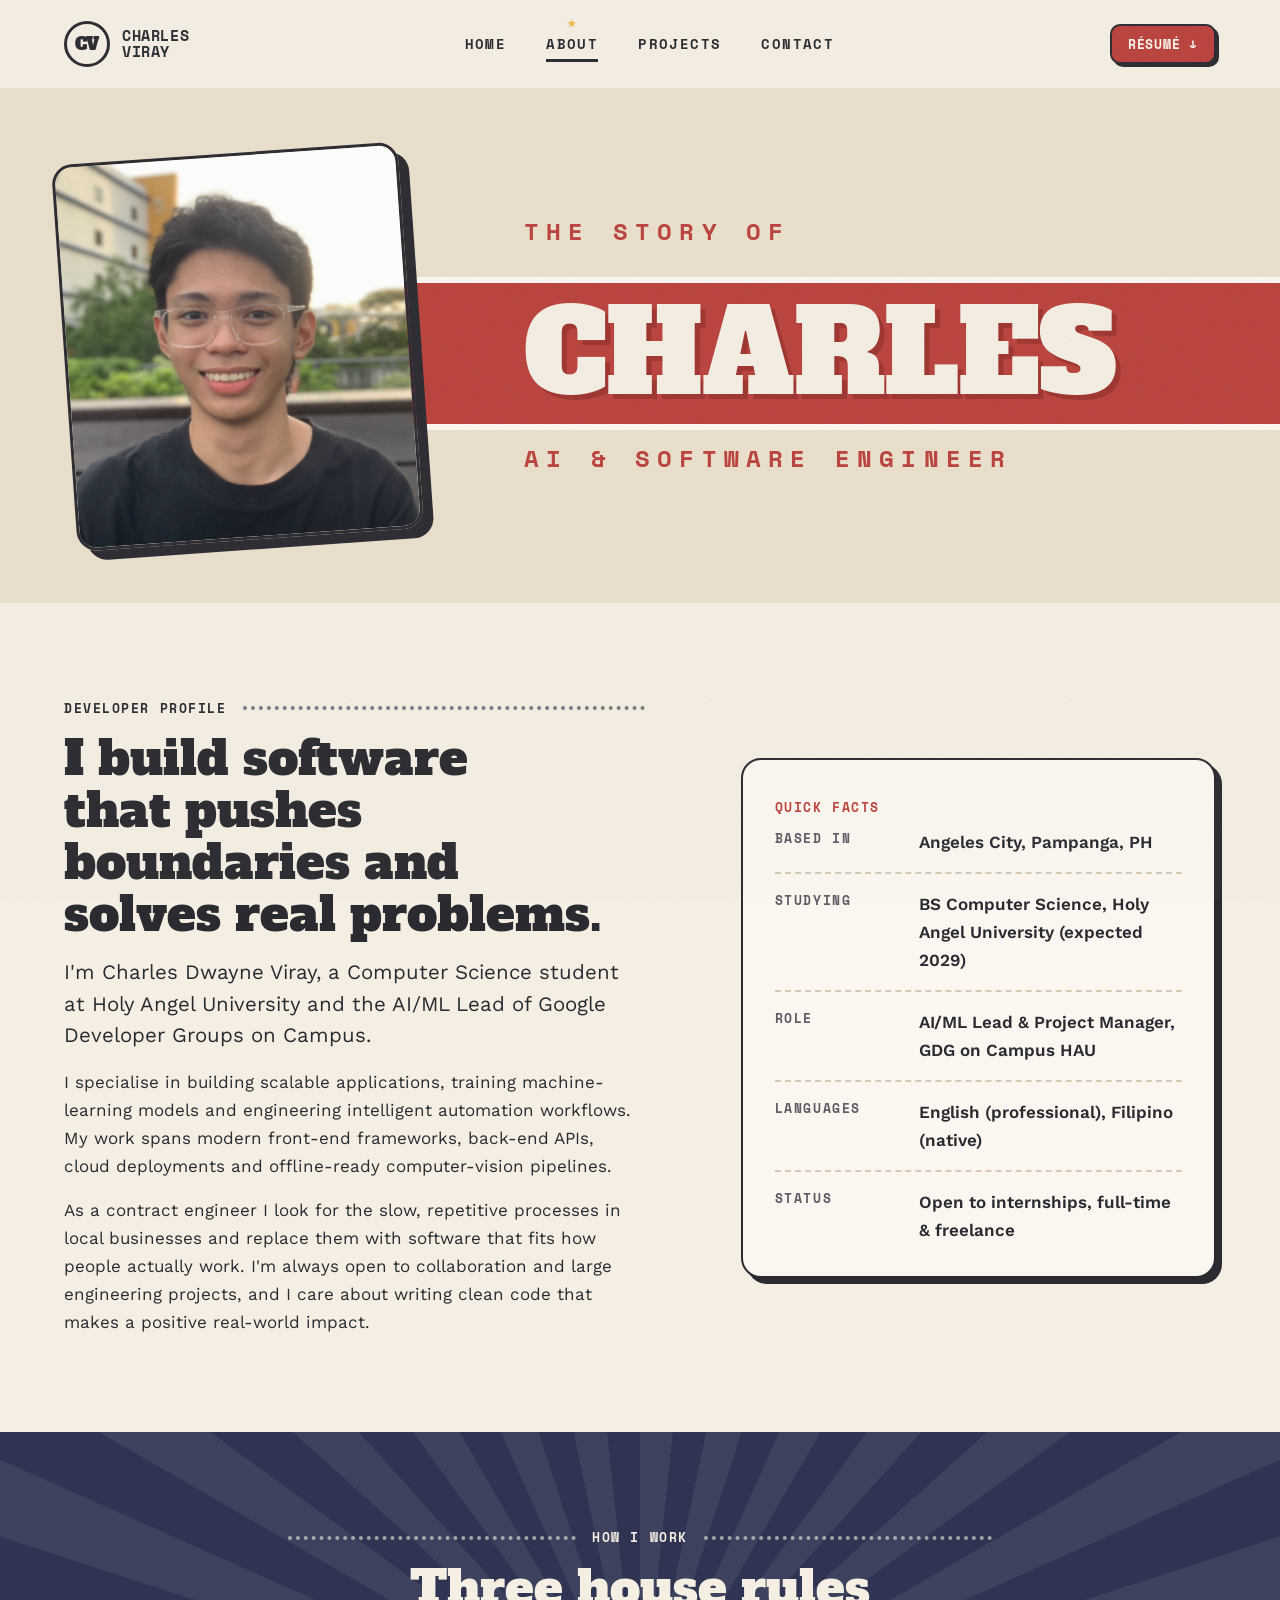
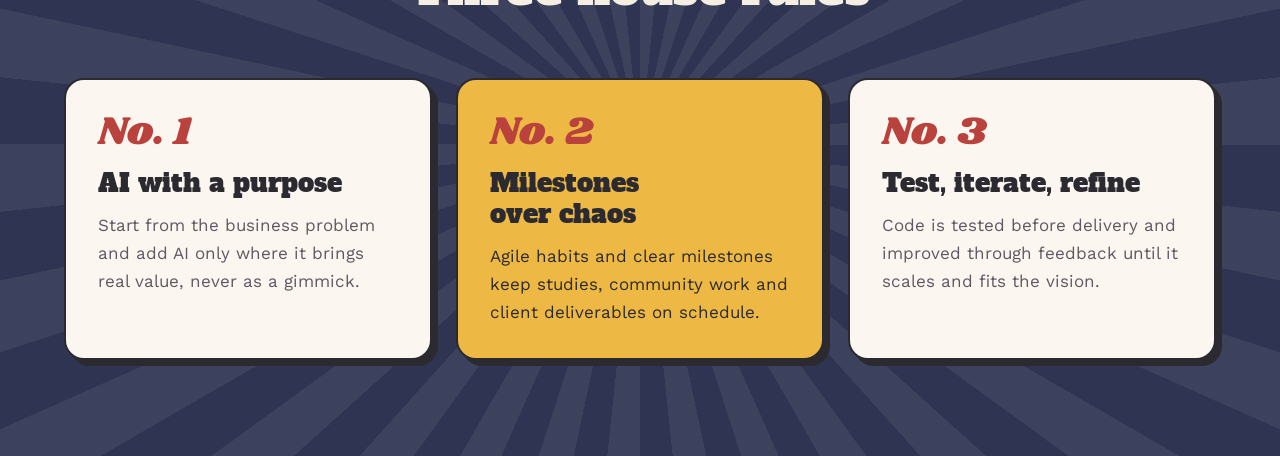
==== about.html @ a1e42310 "feat/about: scaffold about story, core engineering rules, and profile art" ====
<!-- 
  Charles Dwayne Viray · About Story & Profile
  Holy Angel University | GDG on Campus AI/ML Lead
-->

<!DOCTYPE html>
<html lang="en">

<head>
  <meta charset="UTF-8">
  <meta name="viewport" content="width=device-width, initial-scale=1.0">
  <title>About — Charles Viray</title>
  <meta name="description"
    content="The story, principles, experience, awards, certifications and skills of Charles Viray, AI & software engineer.">
  <link rel="preconnect" href="https://fonts.googleapis.com">
  <link rel="preconnect" href="https://fonts.gstatic.com" crossorigin>
  <link rel="stylesheet"
    href="https://fonts.googleapis.com/css2?family=Alfa+Slab+One&family=Shrikhand&family=Space+Mono:wght@400;700&family=Work+Sans:wght@400;500;600;700&display=swap">
  <link rel="stylesheet" href="css/style.css">
  <script src="js/main.js" defer></script>
</head>

<body>
  <a class="skip-link" href="#main">Skip to content</a>

  <header class="site-header site-header--light" id="top">
    <div class="container site-header__inner">
      <a class="brand" href="index.html" aria-label="Charles Viray, home">
        <span class="brand__mark" aria-hidden="true">CV</span>
        <span class="brand__word" aria-hidden="true">Charles<br>Viray</span>
      </a>
      <nav class="site-nav" id="site-nav" aria-label="Main">
        <ul class="site-nav__list">
          <li><a class="nav-link" href="index.html">Home</a></li>
          <li><a class="nav-link" href="about.html" aria-current="page">About</a></li>
          <li><a class="nav-link" href="projects.html">Projects</a></li>
          <li><a class="nav-link" href="contact.html">Contact</a></li>
        </ul>
        <div class="site-nav__extra">
          <span class="badge badge--live">Open to work</span>
          <a class="text-link" href="mailto:viraycharlesdwayne@gmail.com">viraycharlesdwayne@gmail.com</a>
          <a class="btn btn--accent" href="assets/charles-viray-resume.pdf" download>Download résumé ↓</a>
        </div>
      </nav>
      <div class="site-header__actions">
        <a class="btn btn--primary btn--sm site-header__cta" href="assets/charles-viray-resume.pdf" download>Résumé
          ↓</a>
        <button class="nav-toggle" type="button" aria-controls="site-nav" aria-expanded="false">
          <span class="nav-toggle__bars" aria-hidden="true"></span>
          <span class="sr-only">Menu</span>
        </button>
      </div>
    </div>
  </header>

  <main id="main">

    <!-- Hero banner: portrait cutout with layered typographic bands -->
    <section class="stripe-hero texture-halftone" aria-labelledby="about-title">
      <div class="container stripe-hero__inner">
        <div class="stripe-hero__art">
          <img src="images/charles-viray.png" alt="Portrait of Charles Viray" width="347" height="388">
        </div>
        <div class="stripe-hero__bands">
          <p class="stripe-hero__band"><span class="label">The story of</span></p>
          <div class="stripe-hero__band stripe-hero__band--main">
            <h1 class="display" id="about-title">Charles</h1>
          </div>
          <p class="stripe-hero__band"><span class="label">AI &amp; software engineer</span></p>
        </div>
      </div>
    </section>

    <!-- Bio & quick background data for recruiters and evaluators -->
    <section class="section" aria-labelledby="profile-title">
      <div class="container intro__grid">
        <div class="prose">
          <p class="label label-rule label-rule--left">Developer profile</p>
          <h2 id="profile-title">I build software that pushes boundaries and solves real problems.</h2>
          <p class="lead">I'm Charles Dwayne Viray, a Computer Science student at Holy Angel University and the AI/ML
            Lead of Google Developer Groups on Campus.</p>
          <p>I specialise in building scalable applications, training machine-learning models and engineering
            intelligent automation workflows. My work spans modern front-end frameworks, back-end APIs, cloud
            deployments and offline-ready computer-vision pipelines.</p>
          <p>As a contract engineer I look for the slow, repetitive processes in local businesses and replace them with
            software that fits how people actually work. I'm always open to collaboration and large engineering
            projects, and I care about writing clean code that makes a positive real-world impact.</p>
        </div>

        <aside class="card" aria-labelledby="facts-title">
          <p class="label card__eyebrow" id="facts-title">Quick facts</p>
          <dl class="meta-list">
            <div>
              <dt>Based in</dt>
              <dd>Angeles City, Pampanga, PH</dd>
            </div>
            <div>
              <dt>Studying</dt>
              <dd>BS Computer Science, Holy Angel University (expected 2029)</dd>
            </div>
            <div>
              <dt>Role</dt>
              <dd>AI/ML Lead &amp; Project Manager, GDG on Campus HAU</dd>
            </div>
            <div>
              <dt>Languages</dt>
              <dd>English (professional), Filipino (native)</dd>
            </div>
            <div>
              <dt>Status</dt>
              <dd>Open to internships, full-time &amp; freelance</dd>
            </div>
          </dl>
        </aside>
      </div>
    </section>

    <!-- Core engineering rules: problem-first AI, agile cadence, testing -->
    <section class="section bg-navy sunburst" aria-labelledby="philosophy-title">
      <div class="container">
        <div class="section-heading section-heading--center">
          <p class="label label-rule">How I work</p>
          <h2 id="philosophy-title">Three house rules</h2>
        </div>
        <div class="cols-3 principles">
          <article class="card principle">
            <span class="principle__no">No. 1</span>
            <h3>AI with a purpose</h3>
            <p class="text-muted">Start from the business problem and add AI only where it brings real value, never as a
              gimmick.</p>
          </article>
          <article class="card card--mustard principle">
            <span class="principle__no">No. 2</span>
            <h3>Milestones over chaos</h3>
            <p>Agile habits and clear milestones keep studies, community work and client deliverables on schedule.</p>
          </article>
          <article class="card principle">
            <span class="principle__no">No. 3</span>
            <h3>Test, iterate, refine</h3>
            <p class="text-muted">Code is tested before delivery and improved through feedback until it scales and fits
              the vision.</p>
          </article>
        </div>
      </div>
    </section>

    <!-- Education and role progression timeline -->
  </main>
</body>
</html>
---- css/style.css ----
/* ==========================================================================
   CHARLES DEV WORKS — style.css
   Retro-modern design system for the developer portfolio.
   Every value here maps to a Figma style / variable of the same name.

   CONTENTS
   01. Design tokens
   02. Reset & base
   03. Layout (container, grid, sections, backgrounds)
   04. Typography
   05. Retro textures & decorations
   06. Components
       6a buttons · 6b links · 6c badges · 6d tags & chips
       6e cards · 6f project card · 6g forms · 6h social buttons · 6i modal
   07. Site header & navigation
   08. Site footer
   09. Page — Home
   10. Page — About
   11. Page — Projects
   12. Page — Case study
   13. Page — Contact
   14. Responsive — tablet  (≤ 1024px)
   15. Responsive — mobile  (≤ 600px)
   16. Reduced motion
   ========================================================================== */


/* ==========================================================================
   01. DESIGN TOKENS
   ========================================================================== */
:root {
  /* --- Raw palette --- */
  --red-600: #9E342F;
  --red-500: #BA423C;
  --red-300: #E47D72;
  --teal-600: #2E6E6B;
  --teal-300: #8CC0B8;
  --mustard-400: #EDB843;
  --mustard-200: #F6DC9A;
  --navy-700: #2E3452;
  --cream-50: #FBF7F0;
  --cream-100: #F4EEE3;
  --cream-200: #EADFCC;
  --ink-900: #2B2A30;
  --ink-600: #5E5862;
  --ink-300: #B9AE9E;

  /* --- Color roles --- */
  --color-primary: var(--red-500);
  --color-primary-hover: var(--red-600);
  --color-secondary: var(--teal-600);
  --color-accent: var(--mustard-400);
  --color-bg: var(--cream-100);
  --color-bg-alt: var(--cream-200);
  --color-surface: var(--cream-50);
  --color-text: var(--ink-900);
  --color-text-muted: var(--ink-600);
  --color-text-inverse: var(--cream-100);
  --color-border: var(--ink-900);
  --color-border-soft: #D6C9B4;
  --color-success: #19674C;
  --color-success-bg: #D5EEE2;
  --color-warning: #8A5D00;
  --color-warning-bg: #FBE7B0;
  --color-error: #B3261E;
  --color-error-bg: #F7D6D2;
  --focus-ring: var(--ink-900);

  /* --- Typography --- */
  --font-display: "Alfa Slab One", Rockwell, Georgia, serif;
  --font-script: "Shrikhand", "Brush Script MT", cursive;
  --font-mono: "Space Mono", "Courier New", monospace;
  --font-body: "Work Sans", "Segoe UI", system-ui, sans-serif;

  --fs-display: clamp(4rem, 12vw, 9rem);
  --fs-h1: clamp(2.5rem, 6vw, 4.5rem);
  --fs-h2: clamp(2rem, 4vw, 3rem);
  --fs-h3: clamp(1.375rem, 2vw, 1.75rem);
  --fs-lead: clamp(1.125rem, 1.6vw, 1.3125rem);
  --fs-body: 1.0625rem;
  --fs-small: 0.875rem;
  --fs-label: 0.8125rem;
  --fs-button: 0.9375rem;
  --fs-nav: 0.875rem;
  --fs-script: clamp(1.5rem, 3vw, 2.25rem);

  --lh-tight: 0.95;
  --lh-snug: 1.2;
  --lh-body: 1.65;
  --tracking-wide: 0.12em;

  /* --- Spacing (4px base scale) --- */
  --space-1: 0.25rem;  /*   4 */
  --space-2: 0.5rem;   /*   8 */
  --space-3: 0.75rem;  /*  12 */
  --space-4: 1rem;     /*  16 */
  --space-5: 1.5rem;   /*  24 */
  --space-6: 2rem;     /*  32 */
  --space-7: 3rem;     /*  48 */
  --space-8: 4rem;     /*  64 */
  --space-9: 6rem;     /*  96 */
  --space-10: 8rem;    /* 128 */

  /* --- Layout --- */
  --page-margin: var(--space-8);
  --section-space: var(--space-9);
  --container: 75rem;          /* 1200px content width */
  --container-narrow: 48rem;   /* 768px reading width */
  --grid-gap: var(--space-5);
  --card-padding: var(--space-6);
  --header-height: 88px;

  /* --- Shape --- */
  --radius-sm: 4px;
  --radius-md: 10px;
  --radius-lg: 20px;
  --radius-pill: 999px;
  --border-thin: 2px solid var(--color-border);
  --border-thick: 3px solid var(--color-border);
  --shadow-sm: 3px 3px 0 var(--ink-900);
  --shadow-md: 6px 6px 0 var(--ink-900);
  --shadow-lg: 10px 10px 0 var(--ink-900);

  --transition: 160ms ease;
}


/* ==========================================================================
   02. RESET & BASE
   ========================================================================== */
*, *::before, *::after { box-sizing: border-box; }

html {
  scroll-behavior: smooth;
  -webkit-text-size-adjust: 100%;
}

body {
  margin: 0;
  min-height: 100vh;
  background: var(--color-bg);
  color: var(--color-text);
  font-family: var(--font-body);
  font-size: var(--fs-body);
  line-height: var(--lh-body);
  -webkit-font-smoothing: antialiased;
}

/* Paper grain over the whole page */
body::after {
  content: "";
  position: fixed;
  inset: 0;
  z-index: 999;
  pointer-events: none;
  opacity: 0.06;
  background-image: url("data:image/svg+xml,%3Csvg xmlns='http://www.w3.org/2000/svg' width='180' height='180'%3E%3Cfilter id='n'%3E%3CfeTurbulence type='fractalNoise' baseFrequency='.85' numOctaves='3' stitchTiles='stitch'/%3E%3C/filter%3E%3Crect width='100%25' height='100%25' filter='url(%23n)'/%3E%3C/svg%3E");
}

body.no-scroll { overflow: hidden; }
[hidden] { display: none !important; }

img, svg { display: block; max-width: 100%; }
img { height: auto; }
a { color: inherit; }
button, input, select, textarea { font: inherit; color: inherit; }
ul[class], ol[class] { list-style: none; margin: 0; padding: 0; }

:focus-visible {
  outline: 3px solid var(--focus-ring);
  outline-offset: 3px;
}

.sr-only {
  position: absolute;
  width: 1px; height: 1px;
  padding: 0; margin: -1px;
  overflow: hidden;
  clip: rect(0 0 0 0);
  white-space: nowrap;
  border: 0;
}

.skip-link {
  position: absolute;
  top: var(--space-3);
  left: var(--space-3);
  z-index: 1000;
  padding: var(--space-3) var(--space-4);
  background: var(--mustard-400);
  color: var(--ink-900);
  font-family: var(--font-mono);
  font-weight: 700;
  border: var(--border-thin);
  transform: translateY(-200%);
}
.skip-link:focus { transform: none; }

/* Only real content should be selectable. Controls, labels and decoration
   highlight as noise when someone drags across the page to copy something. */
.btn,
.chip,
.tag,
.badge,
.stamp,
.ribbon,
.brand,
.nav-link,
.nav-toggle,
.social-btn,
.marquee,
.stripes,
.card-number,
.step-no,
.principle__no,
.testimonial__mark,
.testimonial__avatar,
.hero-home__computer,
.cta__swoosh {
  -webkit-user-select: none;
  user-select: none;
}

/* Decorative art shouldn't drag out of the page either. */
.hero-home__computer,
.cta__swoosh,
.stripes {
  -webkit-user-drag: none;
  pointer-events: none;
}


/* ==========================================================================
   03. LAYOUT
   ========================================================================== */
.container {
  width: 100%;
  max-width: calc(var(--container) + var(--page-margin) * 2);
  margin-inline: auto;
  padding-inline: var(--page-margin);
}
.container--narrow { max-width: calc(var(--container-narrow) + var(--page-margin) * 2); }

.section {
  position: relative;
  padding-block: var(--section-space);
}
.section--tight { padding-block: calc(var(--section-space) * 0.6); }

.grid-12 {
  display: grid;
  grid-template-columns: repeat(12, minmax(0, 1fr));
  gap: var(--grid-gap);
}
.cols-2, .cols-3, .cols-4 { display: grid; gap: var(--grid-gap); }
.cols-2 { grid-template-columns: repeat(2, minmax(0, 1fr)); }
.cols-3 { grid-template-columns: repeat(3, minmax(0, 1fr)); }
.cols-4 { grid-template-columns: repeat(4, minmax(0, 1fr)); }

.stack > * + * { margin-top: var(--stack-space, var(--space-4)); }

.btn-group {
  display: flex;
  flex-wrap: wrap;
  gap: var(--space-4);
  align-items: center;
}
.btn-group--center { justify-content: center; margin-top: var(--space-6); }
.btn-group--spaced { margin-top: var(--space-6); }

/* Background themes — each sets its own text + focus colors */
.bg-red   { background-color: var(--color-primary); color: var(--color-text-inverse); --focus-ring: var(--mustard-400); }
.bg-teal  { background-color: var(--color-secondary); color: var(--color-text-inverse); --focus-ring: var(--mustard-400); }
.bg-navy  { background-color: var(--navy-700); color: var(--color-text-inverse); --focus-ring: var(--mustard-400); }
.bg-ink   { background-color: var(--ink-900); color: var(--color-text-inverse); --focus-ring: var(--mustard-400); }
.bg-mustard { background-color: var(--mustard-400); color: var(--ink-900); }
.bg-alt   { background-color: var(--color-bg-alt); }
.bg-paper { background-color: var(--color-surface); }

.bg-red .text-muted, .bg-teal .text-muted,
.bg-navy .text-muted, .bg-ink .text-muted { color: var(--cream-200); }


/* ==========================================================================
   04. TYPOGRAPHY
   ========================================================================== */
h1, h2, h3, h4 {
  margin: 0;
  font-family: var(--font-display);
  font-weight: 400;
  line-height: var(--lh-snug);
  text-wrap: balance;
}

.display {
  font-family: var(--font-display);
  font-size: var(--fs-display);
  line-height: var(--lh-tight);
  text-transform: uppercase;
  letter-spacing: -0.01em;
}
h1, .h1 { font-size: var(--fs-h1); line-height: 1.02; }
h2, .h2 { font-size: var(--fs-h2); line-height: 1.08; }
h3, .h3 { font-size: var(--fs-h3); }
h4, .h4 { font-family: var(--font-body); font-size: 1.125rem; font-weight: 700; }

p { margin: 0 0 var(--space-4); }
p:last-child { margin-bottom: 0; }

.lead { font-size: var(--fs-lead); line-height: 1.55; }
.small { font-size: var(--fs-small); line-height: 1.5; }
.text-muted { color: var(--color-text-muted); }
.text-center { text-align: center; }
.uppercase { text-transform: uppercase; }

.label {
  display: inline-block;
  font-family: var(--font-mono);
  font-size: var(--fs-label);
  font-weight: 700;
  line-height: 1.4;
  letter-spacing: var(--tracking-wide);
  text-transform: uppercase;
}

.script {
  font-family: var(--font-script);
  font-size: var(--fs-script);
  line-height: 1.15;
  color: var(--color-primary);
}
.bg-navy .script, .bg-ink .script { color: var(--mustard-400); }
.bg-red .script, .bg-teal .script { color: var(--mustard-200); } /* large text, 4:1+ */

/* Vintage "— WELCOME TO THE WORKSHOP —" label with dotted rules */
.label-rule {
  display: flex;
  align-items: center;
  gap: var(--space-4);
}
.label-rule::before,
.label-rule::after {
  content: "";
  flex: 1;
  border-top: 4px dotted currentColor;
  opacity: 0.6;
}
.label-rule--left::before { display: none; }

.section-heading { margin-bottom: var(--space-8); }
.section-heading > * + * { margin-top: var(--space-3); }
.section-heading--center { text-align: center; max-width: 44rem; margin-inline: auto; }
.section-heading--split {
  display: flex;
  justify-content: space-between;
  align-items: flex-end;
  gap: var(--space-6);
}

.prose > * + * { margin-top: var(--space-4); }
.prose p { margin-bottom: 0; }
.prose h3 { margin-top: var(--space-6); }
.prose ul { padding-left: 1.25rem; margin: 0; }
.prose li + li { margin-top: var(--space-2); }
.prose li::marker { color: var(--color-primary); }


/* ==========================================================================
   05. RETRO TEXTURES & DECORATIONS
   ========================================================================== */
.texture-halftone {
  background-image: radial-gradient(rgba(43, 42, 48, 0.16) 1.2px, transparent 1.7px);
  background-size: 8px 8px;
}
.bg-red.texture-halftone,
.bg-teal.texture-halftone,
.bg-navy.texture-halftone {
  background-image: radial-gradient(rgba(251, 247, 240, 0.12) 1.2px, transparent 1.7px);
}

.sunburst { position: relative; isolation: isolate; overflow: hidden; }
.sunburst::before {
  content: "";
  position: absolute;
  inset: -50%;
  z-index: -1;
  pointer-events: none;
  background: repeating-conic-gradient(from 0deg at 50% 50%,
    rgba(251, 247, 240, 0.07) 0deg 6deg,
    transparent 6deg 12deg);
}

/* Four-color stripe band (coral / mustard / navy / teal) */
.stripes {
  height: 28px;
  background: linear-gradient(to bottom,
    var(--red-300) 0 25%,
    var(--mustard-400) 25% 50%,
    var(--navy-700) 50% 75%,
    var(--teal-600) 75% 100%);
}

/* Notched ribbon banner */
.ribbon {
  display: inline-block;
  padding: 0.3em 2.1em 0.4em;
  background: var(--color-primary);
  color: var(--cream-50);
  font-family: var(--font-script);
  font-size: clamp(1.125rem, 2vw, 1.5rem);
  line-height: 1.2;
  clip-path: polygon(0 0, 100% 0, calc(100% - 0.9em) 50%, 100% 100%, 0 100%, 0.9em 50%);
}
.ribbon--teal { background: var(--color-secondary); }
.ribbon--ink { background: var(--ink-900); color: var(--mustard-400); }

/* Rubber stamp / sticker */
.stamp {
  --stamp-size: 128px;
  position: relative;
  display: grid;
  place-items: center;
  width: var(--stamp-size);
  height: var(--stamp-size);
  padding: calc(var(--stamp-size) * 0.125);
  border: max(2px, calc(var(--stamp-size) * 0.0235)) solid currentColor;
  border-radius: 50%;
  font-family: var(--font-mono);
  font-size: calc(var(--stamp-size) * 0.086);
  font-weight: 700;
  line-height: 1.25;
  letter-spacing: 0.1em;
  text-align: center;
  text-transform: uppercase;
  transform: rotate(-12deg);
}
.stamp::before {
  content: "";
  position: absolute;
  inset: calc(var(--stamp-size) * 0.047);
  border: max(1.5px, calc(var(--stamp-size) * 0.016)) dashed currentColor;
  border-radius: 50%;
}
.stamp strong {
  display: block;
  font-family: var(--font-display);
  font-size: calc(var(--stamp-size) * 0.1875);
  font-weight: 400;
  letter-spacing: 0;
}
.stamp--filled { background: var(--mustard-400); color: var(--ink-900); }

/* Scrolling ticker */
.marquee {
  overflow: hidden;
  padding-block: var(--space-4);
  background: var(--ink-900);
  color: var(--mustard-400);
  border-block: var(--border-thick);
}
.marquee__track {
  display: flex;
  width: max-content;
  animation: marquee 38s linear infinite;
}
.marquee__group {
  display: flex;
  align-items: center;
  gap: var(--space-6);
  padding-right: var(--space-6);
  font-family: var(--font-display);
  font-size: 1.5rem;
  text-transform: uppercase;
  white-space: nowrap;
}
.marquee__group span[aria-hidden] { color: var(--red-300); }
@keyframes marquee { to { transform: translateX(-50%); } }


/* ==========================================================================
   06. COMPONENTS
   ========================================================================== */

/* ---- 6a. Buttons ------------------------------------------------------- */
.btn {
  --btn-bg: var(--color-surface);
  --btn-fg: var(--color-text);
  --btn-shadow: var(--ink-900);
  display: inline-flex;
  align-items: center;
  justify-content: center;
  gap: var(--space-2);
  min-height: 52px;
  padding: 0.75rem 1.5rem;
  border: var(--border-thin);
  border-radius: var(--radius-md);
  background: var(--btn-bg);
  color: var(--btn-fg);
  box-shadow: 4px 4px 0 var(--btn-shadow);
  font-family: var(--font-mono);
  font-size: var(--fs-button);
  font-weight: 700;
  line-height: 1;
  letter-spacing: 0.06em;
  text-transform: uppercase;
  text-decoration: none;
  white-space: nowrap;
  cursor: pointer;
  transition: transform var(--transition), box-shadow var(--transition), background-color var(--transition);
}
.btn svg { width: 18px; height: 18px; flex-shrink: 0; }

.btn:hover, .btn.is-hover {
  transform: translate(-2px, -2px);
  box-shadow: 6px 6px 0 var(--btn-shadow);
}
.btn:focus-visible, .btn.is-focus {
  outline: 3px solid var(--focus-ring);
  outline-offset: 5px;
}
.btn:active, .btn.is-active {
  transform: translate(4px, 4px);
  box-shadow: 0 0 0 var(--btn-shadow);
}
.btn:disabled, .btn.is-disabled, .btn[aria-disabled="true"] {
  opacity: 0.45;
  cursor: not-allowed;
  transform: none;
  box-shadow: none;
}

.btn--primary   { --btn-bg: var(--color-primary); --btn-fg: var(--cream-50); }
.btn--primary:hover, .btn--primary.is-hover { --btn-bg: var(--color-primary-hover); }
.btn--secondary { --btn-bg: var(--color-surface); --btn-fg: var(--ink-900); }
.btn--secondary:hover, .btn--secondary.is-hover { --btn-bg: #fff; }
.btn--dark      { --btn-bg: var(--ink-900); --btn-fg: var(--cream-50); --btn-shadow: rgba(0, 0, 0, 0.35); }
.btn--accent    { --btn-bg: var(--mustard-400); --btn-fg: var(--ink-900); }
.btn--teal      { --btn-bg: var(--color-secondary); --btn-fg: var(--cream-50); }

.btn--shadow-mustard { --btn-shadow: var(--mustard-400); }
.btn--shadow-teal    { --btn-shadow: var(--teal-300); }
.btn--shadow-navy    { --btn-shadow: var(--navy-700); }

.btn--pill { border-radius: var(--radius-pill); }
.btn--sm { min-height: 40px; padding: 0.5rem 1rem; font-size: 0.8125rem; box-shadow: 3px 3px 0 var(--btn-shadow); }
.btn--lg { min-height: 64px; padding: 1rem 2.25rem; font-size: 1.0625rem; }
.btn--block { width: 100%; }

/* ---- 6b. Links --------------------------------------------------------- */
.text-link {
  display: inline-flex;
  align-items: center;
  gap: 0.35em;
  color: var(--color-primary);
  font-family: var(--font-mono);
  font-size: 0.875rem;
  font-weight: 700;
  letter-spacing: 0.06em;
  text-transform: uppercase;
  text-decoration: underline;
  text-decoration-thickness: 2px;
  text-underline-offset: 5px;
}
.text-link:hover, .text-link.is-hover {
  color: var(--ink-900);
  text-decoration-style: wavy;
}
.bg-navy .text-link, .bg-ink .text-link { color: var(--mustard-400); }
.bg-red .text-link, .bg-teal .text-link { color: var(--cream-50); }
.bg-red .text-link:hover, .bg-teal .text-link:hover, .bg-navy .text-link:hover, .bg-ink .text-link:hover { color: var(--mustard-200); }

.nav-link {
  position: relative;
  display: inline-block;
  padding: var(--space-2) var(--space-1);
  font-family: var(--font-mono);
  font-size: var(--fs-nav);
  font-weight: 700;
  letter-spacing: 0.1em;
  text-transform: uppercase;
  text-decoration: none;
}
.nav-link::after {
  content: "";
  position: absolute;
  left: var(--space-1);
  right: var(--space-1);
  bottom: 2px;
  height: 3px;
  background: currentColor;
  transform: scaleX(0);
  transform-origin: left;
  transition: transform var(--transition);
}
.nav-link:hover::after, .nav-link.is-hover::after,
.nav-link[aria-current="page"]::after { transform: scaleX(1); }
.nav-link[aria-current="page"]::before {
  content: "★";
  position: absolute;
  left: 50%;
  top: -0.9em;
  font-size: 0.7em;
  transform: translateX(-50%);
  color: var(--mustard-400);
}
.nav-link.is-disabled { opacity: 0.45; pointer-events: none; }

/* ---- 6c. Badges -------------------------------------------------------- */
.badge {
  display: inline-flex;
  align-items: center;
  gap: 0.45em;
  padding: 0.3rem 0.65rem;
  border: var(--border-thin);
  border-radius: var(--radius-sm);
  background: var(--color-surface);
  color: var(--ink-900);
  font-family: var(--font-mono);
  font-size: 0.75rem;
  font-weight: 700;
  line-height: 1.2;
  letter-spacing: 0.1em;
  text-transform: uppercase;
  white-space: nowrap;
}
.badge--mustard { background: var(--mustard-400); }
.badge--teal    { background: var(--teal-300); }
.badge--red     { background: var(--color-primary); color: var(--cream-50); }
.badge--ink     { background: var(--ink-900); color: var(--cream-50); }
.badge--success { background: var(--color-success-bg); color: var(--color-success); border-color: var(--color-success); }
.badge--warning { background: var(--color-warning-bg); color: var(--color-warning); border-color: var(--color-warning); }
.badge--error   { background: var(--color-error-bg); color: var(--color-error); border-color: var(--color-error); }

/* Availability placard: a hand-set shop sign, not a SaaS status pill.
   Square corners + hard shadow + a static star, set in the body face so it
   reads differently from the mono .label text around it. */
.badge--live {
  gap: 0.5em;
  padding: 0.34rem 0.7rem;
  border-radius: 0;
  border-color: var(--ink-900);
  background: var(--color-success-bg);
  color: var(--ink-900);
  font-family: var(--font-body);
  font-size: 0.72rem;
  font-weight: 700;
  letter-spacing: 0.04em;
  box-shadow: 3px 3px 0 var(--ink-900);
  transform: rotate(-1.25deg);
}
.badge--live::before {
  content: "★";
  font-size: 0.8em;
  line-height: 1;
}

/* ---- 6d. Tags & filter chips ------------------------------------------- */
.tag-list {
  display: flex;
  flex-wrap: wrap;
  gap: var(--space-2);
}
.tag {
  display: inline-block;
  padding: 0.2rem 0.7rem;
  border: 1.5px solid var(--ink-900);
  border-radius: var(--radius-pill);
  background: var(--cream-100);
  color: var(--ink-900);
  font-family: var(--font-mono);
  font-size: 0.75rem;
  font-weight: 700;
  line-height: 1.5;
}
.tag--mustard { background: var(--mustard-200); }
.tag--teal { background: var(--teal-300); }

.chip {
  display: inline-flex;
  align-items: center;
  gap: var(--space-2);
  min-height: 44px;
  padding: 0.5rem 1.1rem;
  border: var(--border-thin);
  border-radius: var(--radius-pill);
  background: var(--color-surface);
  color: var(--ink-900);
  font-family: var(--font-mono);
  font-size: 0.8125rem;
  font-weight: 700;
  letter-spacing: 0.06em;
  text-transform: uppercase;
  text-decoration: none;
  white-space: nowrap;
  cursor: pointer;
  transition: background-color var(--transition), transform var(--transition), box-shadow var(--transition);
}
.chip:hover, .chip.is-hover { background: var(--mustard-200); box-shadow: var(--shadow-sm); transform: translate(-1px, -1px); }
.chip:focus-visible, .chip.is-focus { outline: 3px solid var(--focus-ring); outline-offset: 3px; }
.chip:active, .chip.is-active { transform: translate(2px, 2px); box-shadow: none; }
.chip[aria-pressed="true"] { background: var(--ink-900); color: var(--cream-50); }
.chip:disabled, .chip.is-disabled { opacity: 0.45; cursor: not-allowed; box-shadow: none; transform: none; }
.chip__count {
  padding: 0 0.45em;
  border-radius: var(--radius-pill);
  background: var(--mustard-400);
  color: var(--ink-900);
  font-size: 0.6875rem;
}

/* ---- 6e. Cards & panels ------------------------------------------------ */
.card {
  position: relative;
  padding: var(--card-padding);
  border: var(--border-thin);
  border-radius: var(--radius-lg);
  background: var(--color-surface);
  color: var(--ink-900);
  box-shadow: var(--shadow-md);
}
.card--flat { box-shadow: none; }
.card--mustard { background: var(--mustard-400); }
.card--teal { background: var(--teal-300); }
.card--dashed { border-style: dashed; box-shadow: none; background: transparent; }
.card__eyebrow { margin-bottom: var(--space-3); color: var(--color-primary); }
.card__title { margin-bottom: var(--space-3); }

.card-number {
  display: inline-grid;
  place-items: center;
  width: 3rem;
  height: 3rem;
  margin-bottom: var(--space-4);
  border: var(--border-thin);
  border-radius: 50%;
  background: var(--mustard-400);
  font-family: var(--font-mono);
  font-weight: 700;
  font-size: 0.875rem;
}

/* Cards are always light surfaces: reset colors inherited from dark sections */
.card, .project-card { --focus-ring: var(--ink-900); }
.card .text-muted, .project-card .text-muted { color: var(--color-text-muted); }
.card .script { color: var(--color-primary); }
.card .text-link, .project-card .text-link { color: var(--color-primary); }
.card .text-link:hover, .project-card .text-link:hover { color: var(--ink-900); }
.card--mustard .text-muted { color: var(--ink-900); }

/* Definition list used for quick facts / project meta */
.meta-list {
  display: grid;
  gap: var(--space-4);
  margin: 0;
}
.meta-list div {
  display: grid;
  grid-template-columns: 8rem 1fr;
  gap: var(--space-4);
  padding-bottom: var(--space-4);
  border-bottom: 2px dashed var(--color-border-soft);
}
.meta-list div:last-child { border-bottom: 0; padding-bottom: 0; }
.meta-list dt {
  font-family: var(--font-mono);
  font-size: var(--fs-label);
  font-weight: 700;
  letter-spacing: var(--tracking-wide);
  text-transform: uppercase;
  color: var(--color-text-muted);
}
.meta-list dd { margin: 0; font-weight: 600; }

/* ---- 6f. Project card -------------------------------------------------- */
.project-card {
  display: flex;
  flex-direction: column;
  overflow: hidden;
  border: var(--border-thin);
  border-radius: var(--radius-lg);
  background: var(--color-surface);
  color: var(--ink-900);
  box-shadow: var(--shadow-md);
  transition: transform var(--transition), box-shadow var(--transition);
}
.project-card:hover, .project-card.is-hover, .project-card:focus-within {
  transform: translate(-3px, -3px);
  box-shadow: 9px 9px 0 var(--ink-900);
}
.project-card__media {
  display: block;
  aspect-ratio: 16 / 10;
  overflow: hidden;
  border-bottom: var(--border-thin);
  background: var(--cream-200);
}
.project-card__media img {
  width: 100%;
  height: 100%;
  object-fit: cover;
  transition: transform 400ms ease;
}
.project-card:hover .project-card__media img { transform: scale(1.04); }
.project-card__body {
  display: flex;
  flex: 1;
  flex-direction: column;
  gap: var(--space-3);
  padding: var(--space-5);
}
.project-card__meta {
  display: flex;
  justify-content: space-between;
  align-items: center;
  gap: var(--space-3);
}
.project-card__year { font-family: var(--font-mono); font-size: var(--fs-small); color: var(--color-text-muted); }
.project-card__title { font-size: 1.5rem; }
.project-card__title a { text-decoration: none; }
.project-card__title a:hover { text-decoration: underline; text-decoration-thickness: 3px; }
.project-card__desc { margin: 0; color: var(--color-text-muted); font-size: 0.975rem; }
.project-card__links {
  display: flex;
  flex-wrap: wrap;
  align-items: center;
  gap: var(--space-5);
  margin-top: auto;
  padding-top: var(--space-4);
  border-top: 2px dashed var(--color-border-soft);
}

.project-card--featured {
  display: grid;
  grid-template-columns: 1.25fr 1fr;
}
.project-card--featured .project-card__media {
  aspect-ratio: auto;
  min-height: 100%;
  border-bottom: 0;
  border-right: var(--border-thin);
}
.project-card--featured .project-card__body { padding: var(--space-7); gap: var(--space-4); }
.project-card--featured .project-card__title { font-size: var(--fs-h2); }
.project-card--featured .project-card__desc { font-size: 1.0625rem; }

/* ---- 6g. Forms --------------------------------------------------------- */
.form { display: grid; gap: var(--space-5); }
.form__row { display: grid; grid-template-columns: repeat(2, minmax(0, 1fr)); gap: var(--space-5); }

.field { display: flex; flex-direction: column; gap: var(--space-2); }
.field__label {
  font-family: var(--font-mono);
  font-size: var(--fs-label);
  font-weight: 700;
  letter-spacing: var(--tracking-wide);
  text-transform: uppercase;
}
.field__label .req { color: var(--color-primary); }

.input {
  width: 100%;
  min-height: 52px;
  padding: 0.8rem 1rem;
  border: var(--border-thin);
  border-radius: var(--radius-md);
  background: var(--color-surface);
  color: var(--ink-900);
  font-size: 1rem;
  box-shadow: inset 3px 3px 0 rgba(43, 42, 48, 0.07);
  transition: box-shadow var(--transition), background-color var(--transition);
}
.input::placeholder { color: var(--ink-600); opacity: 0.8; }
.input:hover, .input.is-hover { background: #fff; }
.input:focus, .input.is-focus {
  outline: none;
  background: #fff;
  box-shadow: 0 0 0 4px var(--mustard-400), 4px 4px 0 4px var(--ink-900);
}
.input:disabled, .input.is-disabled {
  border-style: dashed;
  background: var(--cream-200);
  color: var(--color-text-muted);
  box-shadow: none;
  cursor: not-allowed;
}
textarea.input { min-height: 170px; resize: vertical; line-height: 1.55; }
select.input {
  appearance: none;
  padding-right: 3rem;
  background-image: url("data:image/svg+xml,%3Csvg xmlns='http://www.w3.org/2000/svg' viewBox='0 0 24 24' fill='none' stroke='%232B2A30' stroke-width='3' stroke-linecap='round' stroke-linejoin='round'%3E%3Cpath d='m6 9 6 6 6-6'/%3E%3C/svg%3E");
  background-repeat: no-repeat;
  background-position: right 1rem center;
  background-size: 18px;
  cursor: pointer;
}

.field__hint { font-size: var(--fs-small); color: var(--color-text-muted); }
.field__message { font-size: var(--fs-small); font-weight: 600; }
.field--error .input { border-color: var(--color-error); background: var(--color-error-bg); }
.field--error .field__message { color: var(--color-error); }
.field--success .input { border-color: var(--color-success); }
.field--success .field__message { color: var(--color-success); }

.search-field { position: relative; }
.search-field svg {
  position: absolute;
  left: 1rem;
  top: 50%;
  width: 20px;
  height: 20px;
  transform: translateY(-50%);
  pointer-events: none;
}
.search-field .input { padding-left: 3rem; }

.check {
  display: flex;
  align-items: flex-start;
  gap: var(--space-3);
  font-size: var(--fs-small);
  cursor: pointer;
}
.check input {
  width: 22px;
  height: 22px;
  margin: 0;
  flex-shrink: 0;
  accent-color: var(--color-primary);
}

/* ---- 6h. Social buttons ------------------------------------------------ */
.social-list { display: flex; flex-wrap: wrap; gap: var(--space-3); }
.social-btn {
  display: grid;
  place-items: center;
  width: 48px;
  height: 48px;
  border: var(--border-thin);
  border-radius: 50%;
  background: var(--color-surface);
  color: var(--ink-900);
  box-shadow: var(--shadow-sm);
  transition: transform var(--transition), box-shadow var(--transition), background-color var(--transition);
}
.social-btn svg { width: 20px; height: 20px; }
.social-btn:hover, .social-btn.is-hover { background: var(--mustard-400); transform: translate(-2px, -2px); box-shadow: 5px 5px 0 var(--ink-900); }
.social-btn:focus-visible, .social-btn.is-focus { outline: 3px solid var(--focus-ring); outline-offset: 4px; }
.social-btn:active, .social-btn.is-active { transform: translate(3px, 3px); box-shadow: none; }
.social-btn.is-disabled { opacity: 0.45; box-shadow: none; pointer-events: none; }


/* ==========================================================================
   07. SITE HEADER & NAVIGATION
   ========================================================================== */
.site-header {
  --header-bg: var(--color-primary);
  position: relative;
  z-index: 50;
  background: var(--header-bg);
  color: var(--cream-50);
  --focus-ring: var(--mustard-400);
}
.site-header--light { --header-bg: var(--color-bg); color: var(--ink-900); --focus-ring: var(--ink-900); }
.site-header--teal { --header-bg: var(--color-secondary); }

.site-header__inner {
  display: flex;
  align-items: center;
  justify-content: space-between;
  gap: var(--space-6);
  min-height: var(--header-height);
}

.brand {
  position: relative;
  z-index: 60;
  display: inline-flex;
  align-items: center;
  gap: var(--space-3);
  text-decoration: none;
}
.brand__mark {
  display: grid;
  place-items: center;
  width: 46px;
  height: 46px;
  border: 3px solid currentColor;
  border-radius: 50%;
  font-family: var(--font-display);
  font-size: 1.0625rem;
  line-height: 1;
  letter-spacing: -0.02em;
}
.brand__word {
  font-family: var(--font-mono);
  font-size: 0.9375rem;
  font-weight: 700;
  line-height: 1.05;
  letter-spacing: 0.04em;
  text-transform: uppercase;
}

.site-nav__list { display: flex; align-items: center; gap: var(--space-6); }
.site-nav__extra { display: none; }

.site-header__actions {
  position: relative;
  z-index: 60;
  display: flex;
  align-items: center;
  gap: var(--space-3);
}

.nav-toggle {
  display: none;
  place-items: center;
  width: 48px;
  height: 48px;
  padding: 0;
  border: 2px solid currentColor;
  border-radius: var(--radius-md);
  background: transparent;
  cursor: pointer;
}
.nav-toggle__bars,
.nav-toggle__bars::before,
.nav-toggle__bars::after {
  display: block;
  width: 22px;
  height: 3px;
  border-radius: 2px;
  background: currentColor;
  transition: transform var(--transition), opacity var(--transition);
}
.nav-toggle__bars { position: relative; }
.nav-toggle__bars::before,
.nav-toggle__bars::after { content: ""; position: absolute; left: 0; }
.nav-toggle__bars::before { top: -7px; }
.nav-toggle__bars::after { top: 7px; }
.nav-toggle[aria-expanded="true"] .nav-toggle__bars { background: transparent; }
.nav-toggle[aria-expanded="true"] .nav-toggle__bars::before { transform: translateY(7px) rotate(45deg); }
.nav-toggle[aria-expanded="true"] .nav-toggle__bars::after { transform: translateY(-7px) rotate(-45deg); }

.site-header.is-menu-open { color: var(--cream-50); --focus-ring: var(--mustard-400); }


/* ==========================================================================
   08. SITE FOOTER
   ========================================================================== */
.site-footer {
  position: relative;
  background: var(--ink-900);
  color: var(--cream-100);
  --focus-ring: var(--mustard-400);
}
.site-footer__cta {
  display: flex;
  justify-content: space-between;
  align-items: flex-end;
  gap: var(--space-6);
  padding-block: var(--space-9) var(--space-8);
  border-bottom: 2px dashed rgba(244, 238, 227, 0.25);
}
.site-footer__cta .display { font-size: clamp(3rem, 9vw, 7rem); }
.site-footer__cta .display span { color: var(--mustard-400); }

.site-footer__grid {
  display: grid;
  grid-template-columns: 2fr 1fr 1fr 1.3fr;
  gap: var(--space-7);
  padding-block: var(--space-8);
}
.site-footer__title { margin-bottom: var(--space-4); color: var(--mustard-400); }
.site-footer__links { display: grid; gap: var(--space-2); }
.site-footer__links a { text-decoration: none; }
.site-footer__links a:hover { text-decoration: underline; text-underline-offset: 4px; }
.site-footer__bottom {
  display: flex;
  justify-content: space-between;
  flex-wrap: wrap;
  gap: var(--space-4);
  padding-block: var(--space-5);
  border-top: 2px dashed rgba(244, 238, 227, 0.25);
  font-family: var(--font-mono);
  font-size: 0.8125rem;
  color: var(--cream-200);
}
.site-footer .brand { margin-bottom: var(--space-4); }


/* ==========================================================================
   09. PAGE — HOME
   ========================================================================== */
.hero-home {
  position: relative;
  overflow: hidden;
  padding-top: var(--space-7);
}
.site-nav .text-link { color: var(--cream-50); }

.hello {
  display: flex;
  justify-content: center;
  margin: var(--space-5) 0 calc(var(--space-7) * -1 - var(--space-4));
  font-family: var(--font-display);
  font-size: clamp(5.5rem, 21vw, 19rem);
  line-height: 0.8;
  color: var(--cream-100);
  text-transform: uppercase;
  user-select: none;
  transform: translateX(0.06em);
}
.hello span { display: inline-block; }
.hello span:nth-child(1) { transform: rotate(-2deg); }
.hello span:nth-child(2) { transform: skewY(-6deg) translateY(-3%); }
.hello span:nth-child(3) { transform: scaleY(1.08) rotate(3deg); }
.hello span:nth-child(4) { transform: skewY(5deg) translateY(3%); }
.hello span:nth-child(5) { transform: rotate(-3deg); }

.hero-home__sticker {
  position: absolute;
  top: 5.5rem;
  right: 7%;
  transform: rotate(14deg);
}

.hero-home__row {
  display: grid;
  grid-template-columns: minmax(0, 1fr) auto minmax(0, 1fr);
  align-items: end;
  gap: var(--space-8);
}
.hero-home__computer {
  position: relative;
  z-index: 1;
  /* Connected directly into the marquee ribbon on desktop view */
  align-self: end;
  width: clamp(240px, 24vw, 340px);
  margin-bottom: -4px;
}
.hero-home__note { padding-bottom: var(--space-8); }
.hero-home__note--right { justify-self: end; text-align: right; }
.hero-home__note--right .social-list { justify-content: flex-end; }
.hero-home__name {
  margin-bottom: var(--space-3);
  font-size: clamp(1.625rem, 2.1vw, 2rem);
  line-height: 1.1;
}
.hero-home__name span { display: block; color: var(--mustard-200); }
.hero-home__note p { max-width: 24rem; }
.hero-home__note--right p { margin-left: auto; }
.hero-home__note .btn-group { margin-top: var(--space-5); }
.hero-home__note--right > * + * { margin-top: var(--space-4); }

/* Intro / profile */
.intro__grid {
  display: grid;
  grid-template-columns: 1.1fr 0.9fr;
  gap: var(--space-9);
  align-items: center;
}
.intro__title { margin-block: var(--space-4) var(--space-2); }
.intro__text { margin-top: var(--space-5); }
.intro .btn-group { margin-top: var(--space-6); }

.fact-row {
  display: grid;
  grid-template-columns: repeat(3, 1fr);
  margin-top: var(--space-7);
  border: var(--border-thin);
  border-radius: var(--radius-md);
  background: var(--color-surface);
}
.fact-row div { padding: var(--space-4); }
.fact-row div + div { border-left: var(--border-thin); }
.fact-row dt { color: var(--color-text-muted); }
.fact-row dd { margin: var(--space-1) 0 0; font-weight: 700; }

.portrait { position: relative; max-width: 440px; margin-left: auto; }
.portrait__frame {
  overflow: hidden;
  border: var(--border-thick);
  border-radius: 200px 200px var(--radius-lg) var(--radius-lg);
  background: var(--mustard-400);
  box-shadow: var(--shadow-lg);
}
.portrait__frame img { width: 100%; aspect-ratio: 4 / 5; object-fit: cover; }
.portrait .stamp {
  position: absolute;
  left: -48px;
  bottom: 40px;
  background: var(--cream-50);
  color: var(--color-primary);
}
.portrait__ribbon {
  position: absolute;
  right: -24px;
  top: 38px;
  transform: rotate(6deg);
}

/* Stats strip */
.stat-strip {
  display: grid;
  grid-template-columns: repeat(3, minmax(0, 1fr));
  gap: var(--space-4);
  margin-top: var(--space-6);
}
.stat-strip div { padding: var(--space-4); border-left: 4px solid var(--color-primary); }
.stat-strip strong { display: block; font-family: var(--font-display); font-size: clamp(1.75rem, 3vw, 2.5rem); font-weight: 400; line-height: 1; }
.stat-strip span { display: block; margin-top: var(--space-2); }

/* Testimonials */
.testimonial { margin: 0; display: flex; flex-direction: column; gap: var(--space-4); }
.testimonial__mark { font-family: var(--font-script); font-size: 4rem; line-height: 0.6; color: var(--color-primary); }
.testimonial blockquote { margin: 0; font-size: 1.0625rem; }
.testimonial footer { display: flex; align-items: center; gap: var(--space-3); margin-top: auto; padding-top: var(--space-4); border-top: 2px dashed var(--color-border-soft); }
.card--mustard.testimonial footer,
.card--mustard .testimonial footer {
  border-top-color: rgba(43, 42, 48, 0.25);
}
.testimonial__avatar {
  display: grid; place-items: center; width: 44px; height: 44px; flex-shrink: 0;
  border: var(--border-thin); border-radius: 50%; background: var(--mustard-400);
  font-family: var(--font-display); font-size: 0.9375rem;
}
.testimonial__name { display: block; font-weight: 700; }

/* Featured work */
.featured .section-heading h2 { color: var(--cream-50); }
.projects-grid {
  display: grid;
  grid-template-columns: repeat(3, minmax(0, 1fr));
  gap: var(--space-6);
}

/* Toolbox */
.skills-grid {
  display: grid;
  grid-template-columns: repeat(4, minmax(0, 1fr));
  gap: var(--space-5);
}
.skill-card { display: flex; flex-direction: column; gap: var(--space-3); }
.skill-card h3 { font-size: 1.375rem; }
.skill-card p { font-size: 0.95rem; color: var(--color-text-muted); margin: 0; }
.skill-card .tag-list { margin-top: auto; padding-top: var(--space-3); }

/* CTA with swoosh */
.cta {
  position: relative;
  overflow: hidden;
  text-align: center;
}
.cta__swoosh {
  position: absolute;
  left: 50%;
  top: 50%;
  width: max(1400px, 110%);
  transform: translate(-50%, -50%);
  pointer-events: none;
}
.cta__panel {
  position: relative;
  max-width: 44rem;
  margin-inline: auto;
  padding: var(--space-8) var(--space-7);
  border: var(--border-thick);
  border-radius: var(--radius-lg);
  background: var(--cream-50);
  box-shadow: var(--shadow-lg);
}
.cta__panel h2 { margin-block: var(--space-2) var(--space-4); }
.cta__panel .btn-group { justify-content: center; margin-top: var(--space-6); }


/* ==========================================================================
   10. PAGE — ABOUT
   ========================================================================== */
/* Lunch-box style striped hero */
.stripe-hero { position: relative; overflow: hidden; background: var(--cream-200); }
.stripe-hero__inner {
  display: grid;
  grid-template-columns: 380px 1fr;
  align-items: center;
  gap: var(--space-7);
  padding-block: var(--space-8);
}
.stripe-hero__art {
  position: relative;
  z-index: 2;
  transform: rotate(-4deg);
}
.stripe-hero__art img {
  border: var(--border-thick);
  border-radius: var(--radius-lg);
  box-shadow: var(--shadow-lg);
}
.stripe-hero__bands { display: grid; }
.stripe-hero__band {
  padding: var(--space-3) var(--space-6);
  color: var(--color-primary);
}
.stripe-hero__band--main {
  margin-left: calc(var(--space-9) * -1);
  margin-right: calc(var(--page-margin) * -1 - 50vw);
  padding: var(--space-4) var(--space-6) var(--space-4) calc(var(--space-9) + var(--space-6));
  background: var(--color-primary);
  color: var(--cream-100);
  border-block: 6px solid var(--cream-50);
}
.stripe-hero__band--main .display {
  font-size: clamp(3.5rem, 9vw, 8rem);
  text-shadow: 5px 5px 0 var(--red-600);
}
.stripe-hero__band .label { font-size: clamp(1rem, 2vw, 1.5rem); letter-spacing: 0.3em; }

.principles { counter-reset: principle; }
.principle { text-align: left; }
.principle h3 { margin-bottom: var(--space-3); }
.principle__no {
  display: block;
  margin-bottom: var(--space-4);
  font-family: var(--font-script);
  font-size: 2.5rem;
  line-height: 1;
  color: var(--color-primary);
}


/* ==========================================================================
   11. PAGE — PROJECTS
   ========================================================================== */
.page-hero { padding-block: var(--space-8) var(--space-9); }
.page-hero__grid {
  display: grid;
  grid-template-columns: 1.4fr 1fr;
  gap: var(--space-7);
  align-items: end;
}
.page-hero .display { margin-block: var(--space-3) 0; }

.toolbar {
  position: relative;
  z-index: 2;
  display: grid;
  grid-template-columns: minmax(260px, 340px) 1fr;
  gap: var(--space-5);
  align-items: center;
  margin-top: calc(var(--space-9) * -0.55);
  padding: var(--space-5);
  border: var(--border-thin);
  border-radius: var(--radius-lg);
  background: var(--color-surface);
  box-shadow: var(--shadow-md);
}
.chip-list { display: flex; flex-wrap: wrap; gap: var(--space-2); }
.results-count { margin-block: var(--space-7) var(--space-5); color: var(--color-text-muted); }
.projects-page-grid { display: grid; gap: var(--space-6); }
.projects-page-grid .project-card--featured { grid-column: 1 / -1; }
.projects-page-grid { grid-template-columns: repeat(2, minmax(0, 1fr)); }

.empty-state { padding: var(--space-8); text-align: center; }


/* ==========================================================================
   12. PAGE — CASE STUDY
   ========================================================================== */
.case-hero { padding-block: var(--space-7) calc(var(--space-10) + var(--space-8)); }
.breadcrumb {
  display: flex;
  flex-wrap: wrap;
  gap: var(--space-2);
  margin-bottom: var(--space-6);
  font-family: var(--font-mono);
  font-size: var(--fs-small);
}
.breadcrumb a { text-decoration: underline; text-underline-offset: 4px; }
.breadcrumb li + li::before { content: "/"; margin-right: var(--space-2); opacity: 0.6; }

.case-hero__grid {
  display: grid;
  grid-template-columns: minmax(0, 1fr) 380px;
  gap: var(--space-8);
  align-items: end;
}
.case-hero .display { margin-block: var(--space-4); font-size: clamp(2.75rem, 7.5vw, 6.5rem); }
.case-hero .meta-list div { grid-template-columns: 6rem 1fr; }
.case-hero .meta-list { padding: var(--space-5); border-radius: var(--radius-lg); background: rgba(43, 42, 48, 0.25); }
.case-hero .meta-list dt { color: var(--mustard-200); }
.case-hero .meta-list div { border-color: rgba(244, 238, 227, 0.25); }

.case-shot {
  position: relative;
  z-index: 2;
  margin-top: calc(var(--space-10) * -1 - var(--space-6));
}
.browser {
  overflow: hidden;
  border: var(--border-thick);
  border-radius: var(--radius-lg);
  background: var(--color-surface);
  box-shadow: var(--shadow-lg);
}
.browser > img, .figure img { width: 100%; }
.browser__bar {
  display: flex;
  align-items: center;
  gap: var(--space-2);
  padding: var(--space-3) var(--space-4);
  border-bottom: var(--border-thick);
  background: var(--cream-200);
}
.browser__bar i { width: 13px; height: 13px; border: 2px solid var(--ink-900); border-radius: 50%; background: var(--color-primary); }
.browser__bar i:nth-child(2) { background: var(--mustard-400); }
.browser__bar i:nth-child(3) { background: var(--teal-300); }
.browser__url {
  flex: 1;
  max-width: 360px;
  margin-left: var(--space-4);
  padding: 0.15rem 0.75rem;
  border: 2px solid var(--ink-900);
  border-radius: var(--radius-pill);
  background: var(--cream-50);
  font-family: var(--font-mono);
  font-size: 0.75rem;
}

.case-layout {
  display: grid;
  grid-template-columns: 220px 1fr;
  gap: var(--space-9);
  align-items: start;
}
.case-layout > * { min-width: 0; }
.case-toc {
  position: sticky;
  top: var(--space-6);
}
.case-toc ol { display: grid; gap: var(--space-1); margin-top: var(--space-3); }
.case-toc a {
  display: block;
  padding: var(--space-2) var(--space-3);
  border-left: 4px solid transparent;
  font-family: var(--font-mono);
  font-size: var(--fs-small);
  font-weight: 700;
  text-decoration: none;
}
.case-toc a:hover, .case-toc a[aria-current="true"] { border-color: var(--color-primary); background: var(--cream-200); }

.case-section + .case-section {
  margin-top: var(--space-9);
  padding-top: var(--space-9);
  border-top: 3px dotted var(--color-border-soft);
}
.case-section__head {
  display: flex;
  align-items: center;
  gap: var(--space-4);
  margin-bottom: var(--space-5);
}
.step-no {
  display: grid;
  place-items: center;
  width: 4rem;
  height: 4rem;
  flex-shrink: 0;
  border: var(--border-thick);
  border-radius: 50%;
  background: var(--color-primary);
  color: var(--cream-50);
  font-family: var(--font-display);
  font-size: 1.5rem;
  box-shadow: var(--shadow-sm);
}
.case-section .prose { max-width: 44rem; }

.quote-card {
  margin: var(--space-6) 0 0;
  padding: var(--space-6);
  border-left: 8px solid var(--color-primary);
  border-radius: 0 var(--radius-lg) var(--radius-lg) 0;
  background: var(--cream-200);
}
.quote-card p { font-family: var(--font-display); font-size: 1.5rem; line-height: 1.3; }
.quote-card footer { margin-top: var(--space-3); }

.process-steps {
  display: grid;
  grid-template-columns: repeat(4, minmax(0, 1fr));
  gap: var(--space-4);
  margin-top: var(--space-6);
}
.process-steps .card { padding: var(--space-5); }
.process-steps h4 { margin-block: var(--space-2); }
.process-steps p { font-size: 0.925rem; color: var(--color-text-muted); }

.figure { margin: var(--space-6) 0 0; }
.figure img { border: var(--border-thin); border-radius: var(--radius-lg); box-shadow: var(--shadow-md); }
.figure figcaption { margin-top: var(--space-3); font-family: var(--font-mono); font-size: var(--fs-small); color: var(--color-text-muted); }
.figure-pair { display: grid; grid-template-columns: 2fr 1fr; gap: var(--space-5); align-items: end; }

.stats {
  display: grid;
  grid-template-columns: repeat(3, minmax(0, 1fr));
  gap: var(--space-4);
  margin-top: var(--space-6);
}
.stat { text-align: center; }
.stat__value { display: block; font-family: var(--font-display); font-size: clamp(2.5rem, 5vw, 3.5rem); line-height: 1; color: var(--color-primary); }
.stat__label { display: block; margin-top: var(--space-2); }

.next-project {
  display: flex;
  justify-content: space-between;
  align-items: center;
  gap: var(--space-6);
}
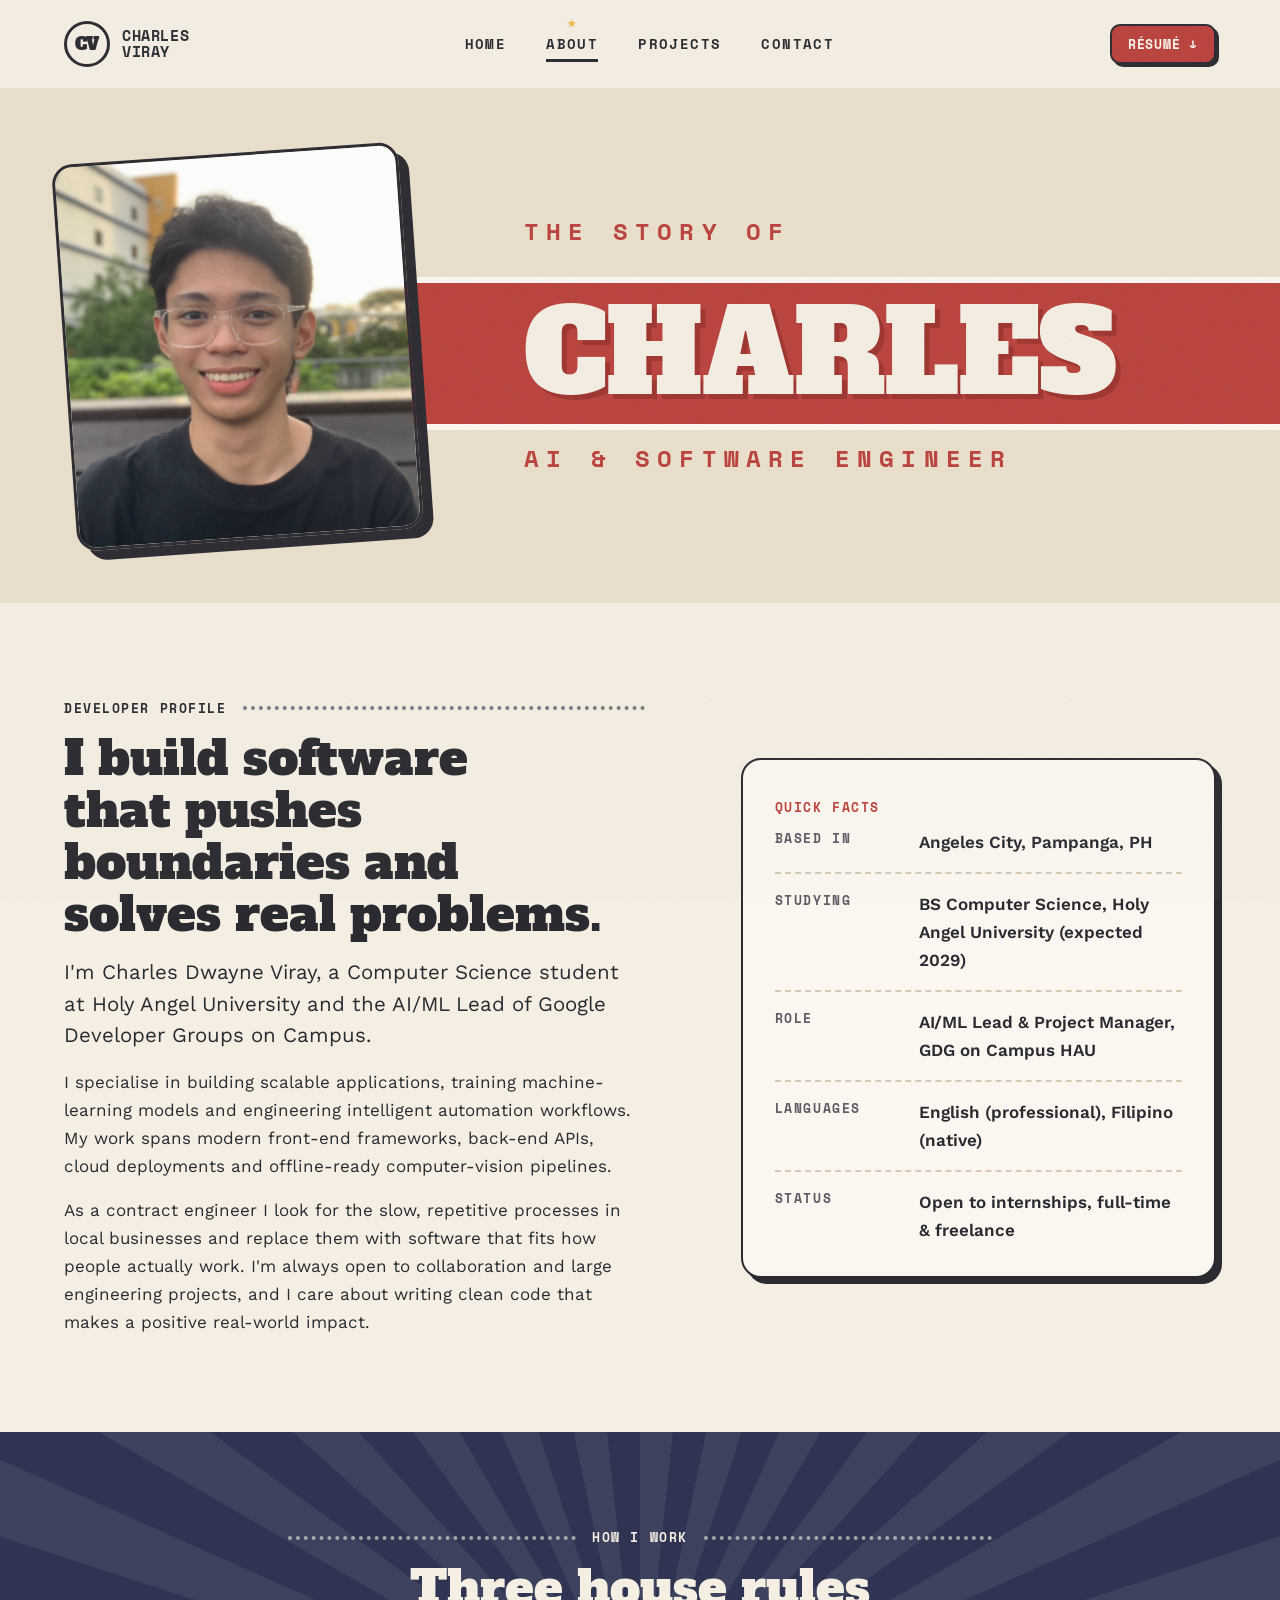
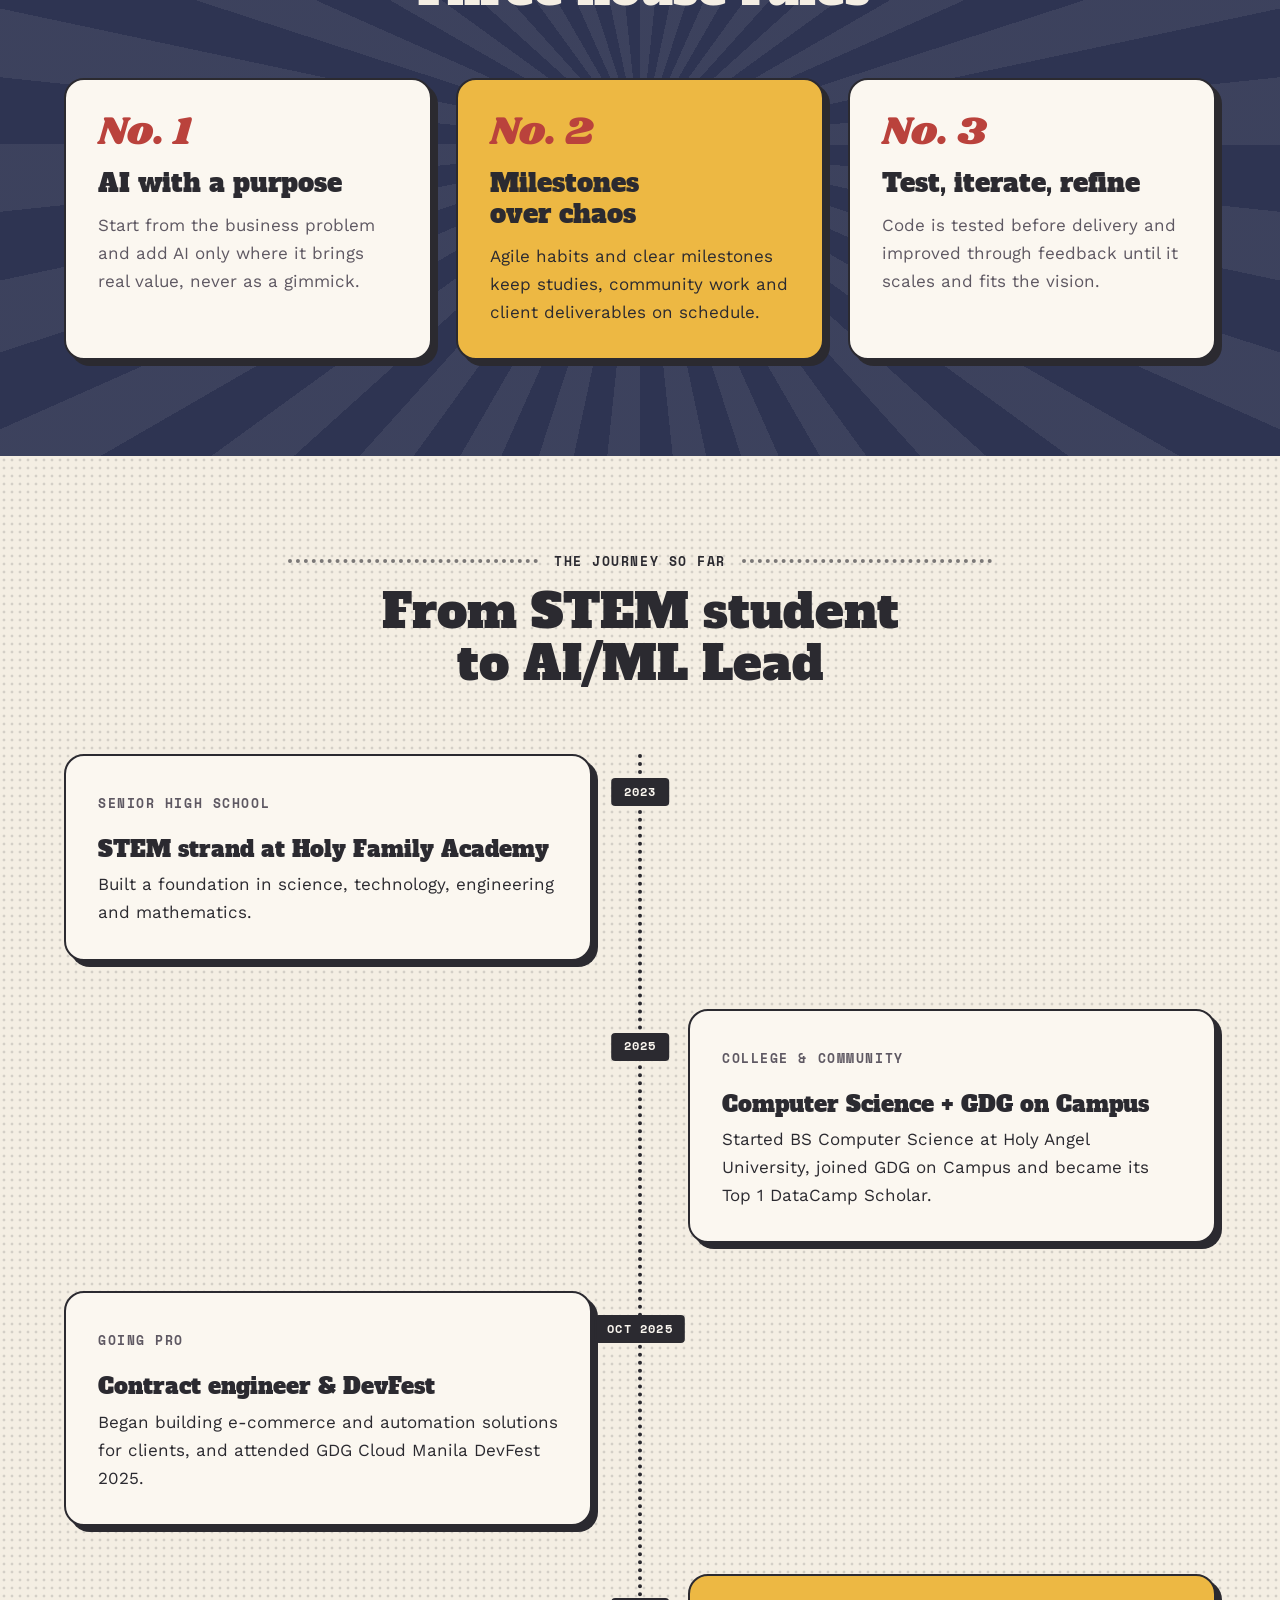
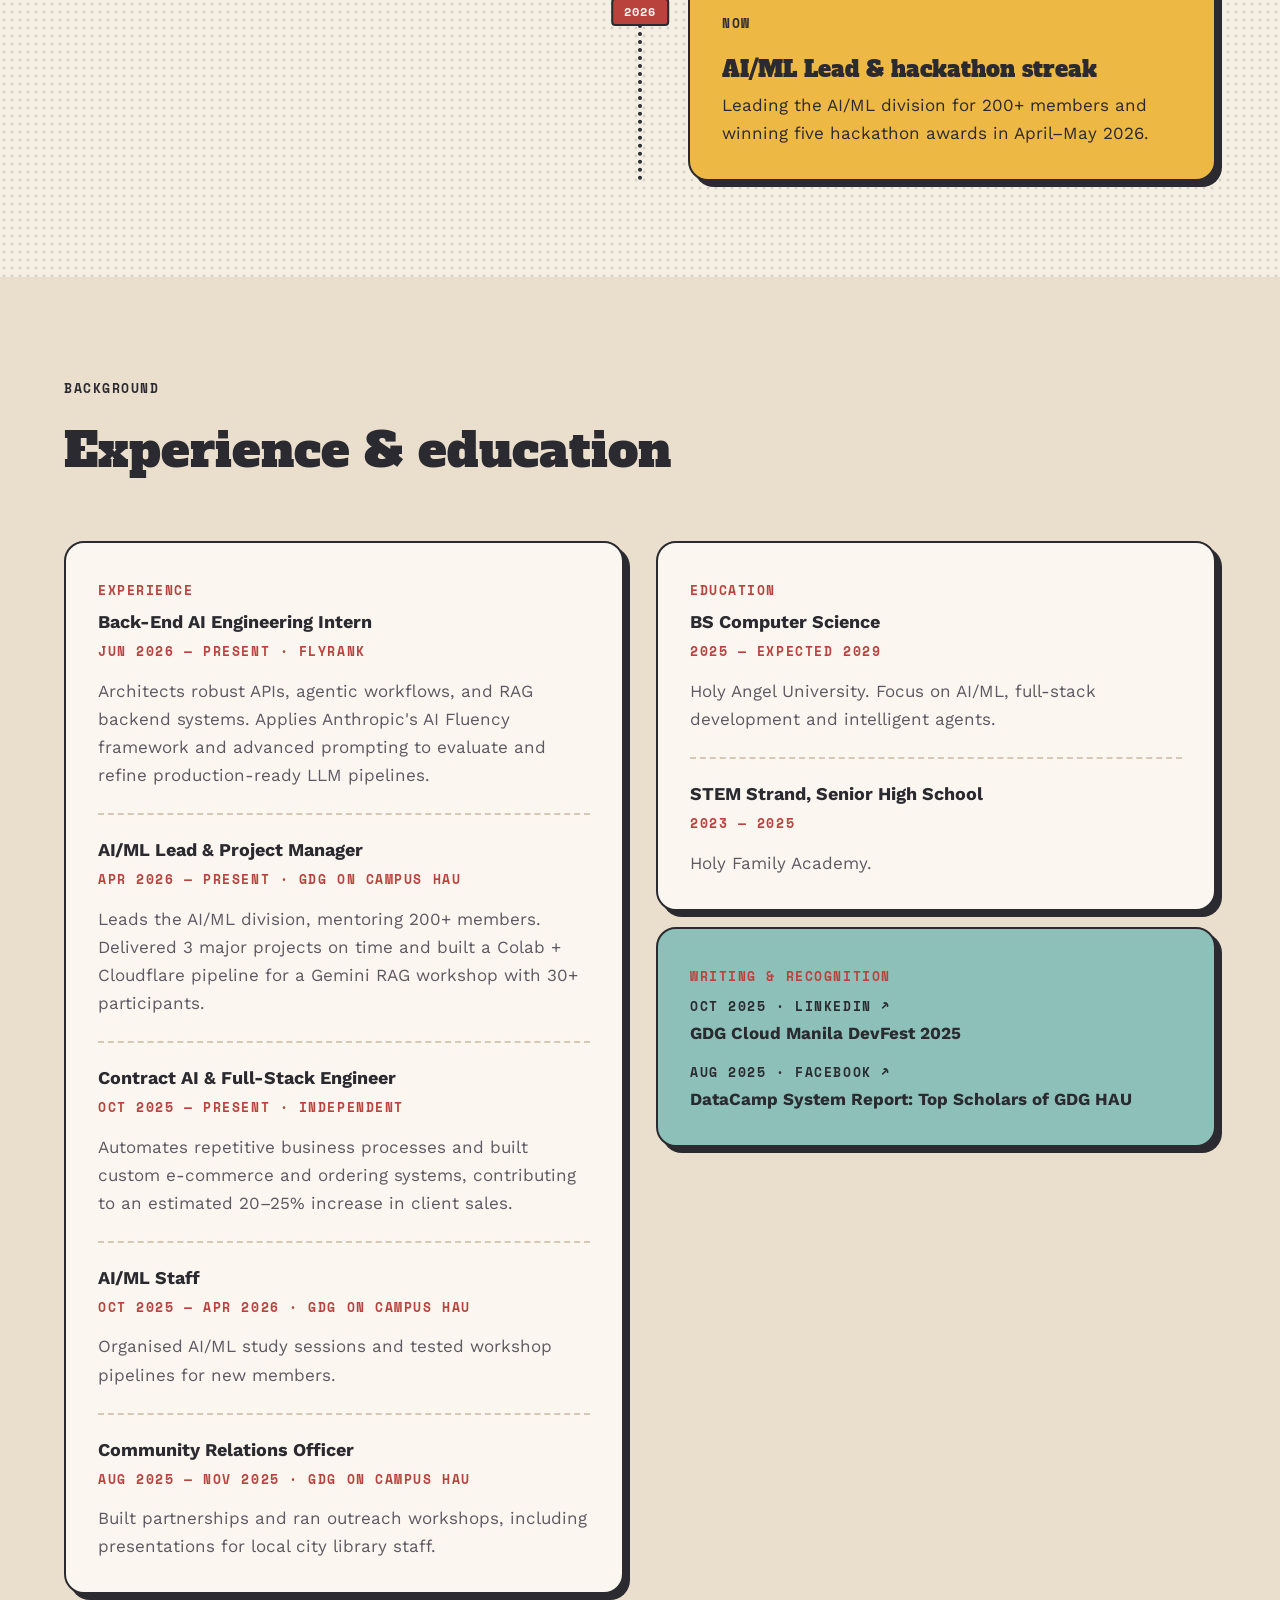
==== commit 0367797b: "feat/timeline: build career milestones and flyrank internship progression" ====
--- a/about.html
+++ b/about.html
@@ -145,6 +145,127 @@
     </section>
 
     <!-- Education and role progression timeline -->
+    <section class="section texture-halftone" aria-labelledby="journey-title">
+      <div class="container">
+        <div class="section-heading section-heading--center">
+          <p class="label label-rule">The journey so far</p>
+          <h2 id="journey-title">From STEM student to AI/ML Lead</h2>
+        </div>
+        <ol class="timeline">
+          <li class="timeline__item">
+            <span class="badge badge--ink timeline__year">2023</span>
+            <article class="card">
+              <p class="label text-muted">Senior high school</p>
+              <h3>STEM strand at Holy Family Academy</h3>
+              <p>Built a foundation in science, technology, engineering and mathematics.</p>
+            </article>
+          </li>
+          <li class="timeline__item">
+            <span class="badge badge--ink timeline__year">2025</span>
+            <article class="card">
+              <p class="label text-muted">College &amp; community</p>
+              <h3>Computer Science + GDG on Campus</h3>
+              <p>Started BS Computer Science at Holy Angel University, joined GDG on Campus and became its Top 1
+                DataCamp Scholar.</p>
+            </article>
+          </li>
+          <li class="timeline__item">
+            <span class="badge badge--ink timeline__year">Oct 2025</span>
+            <article class="card">
+              <p class="label text-muted">Going pro</p>
+              <h3>Contract engineer &amp; DevFest</h3>
+              <p>Began building e-commerce and automation solutions for clients, and attended GDG Cloud Manila DevFest
+                2025.</p>
+            </article>
+          </li>
+          <li class="timeline__item">
+            <span class="badge badge--red timeline__year">2026</span>
+            <article class="card card--mustard">
+              <p class="label">Now</p>
+              <h3>AI/ML Lead &amp; hackathon streak</h3>
+              <p>Leading the AI/ML division for 200+ members and winning five hackathon awards in April–May 2026.</p>
+            </article>
+          </li>
+        </ol>
+      </div>
+    </section>
+
+    <!-- EDUCATION & EXPERIENCE -->
+    <section class="section bg-alt" aria-labelledby="edu-title">
+      <div class="container">
+        <div class="section-heading">
+          <p class="label">Background</p>
+          <h2 id="edu-title">Experience &amp; education</h2>
+        </div>
+        <div class="split-cards">
+          <article class="card">
+            <p class="label card__eyebrow">Experience</p>
+            <div class="entry">
+              <h4>Back-End AI Engineering Intern</h4>
+              <p class="label">Jun 2026 — Present · FlyRank</p>
+              <p class="text-muted">Architects robust APIs, agentic workflows, and RAG backend systems. Applies
+                Anthropic's AI Fluency framework and advanced prompting to evaluate and refine production-ready LLM
+                pipelines.</p>
+            </div>
+            <div class="entry">
+              <h4>AI/ML Lead &amp; Project Manager</h4>
+              <p class="label">Apr 2026 — Present · GDG on Campus HAU</p>
+              <p class="text-muted">Leads the AI/ML division, mentoring 200+ members. Delivered 3 major projects on time
+                and built a Colab + Cloudflare pipeline for a Gemini RAG workshop with 30+ participants.</p>
+            </div>
+            <div class="entry">
+              <h4>Contract AI &amp; Full-Stack Engineer</h4>
+              <p class="label">Oct 2025 — Present · Independent</p>
+              <p class="text-muted">Automates repetitive business processes and built custom e-commerce and ordering
+                systems, contributing to an estimated 20–25% increase in client sales.</p>
+            </div>
+            <div class="entry">
+              <h4>AI/ML Staff</h4>
+              <p class="label">Oct 2025 — Apr 2026 · GDG on Campus HAU</p>
+              <p class="text-muted">Organised AI/ML study sessions and tested workshop pipelines for new members.</p>
+            </div>
+            <div class="entry">
+              <h4>Community Relations Officer</h4>
+              <p class="label">Aug 2025 — Nov 2025 · GDG on Campus HAU</p>
+              <p class="text-muted">Built partnerships and ran outreach workshops, including presentations for local
+                city library staff.</p>
+            </div>
+          </article>
+          <div class="stack">
+            <article class="card">
+              <p class="label card__eyebrow">Education</p>
+              <div class="entry">
+                <h4>BS Computer Science</h4>
+                <p class="label">2025 — Expected 2029</p>
+                <p class="text-muted">Holy Angel University. Focus on AI/ML, full-stack development and intelligent
+                  agents.</p>
+              </div>
+              <div class="entry">
+                <h4>STEM Strand, Senior High School</h4>
+                <p class="label">2023 — 2025</p>
+                <p class="text-muted">Holy Family Academy.</p>
+              </div>
+            </article>
+            <article class="card card--teal">
+              <p class="label card__eyebrow">Writing &amp; recognition</p>
+              <div class="article-list">
+                <a class="article-link"
+                  href="https://www.linkedin.com/posts/charles-viray-a45526373_devfest2025-gdgcloudmanila-googlecloud-ugcPost-7383860250048851968-cb4X/">
+                  <span class="label">Oct 2025 · LinkedIn ↗</span>
+                  <strong>GDG Cloud Manila DevFest 2025</strong>
+                </a>
+                <a class="article-link" href="https://www.facebook.com/share/p/1FwkAxuAQp/">
+                  <span class="label">Aug 2025 · Facebook ↗</span>
+                  <strong>DataCamp System Report: Top Scholars of GDG HAU</strong>
+                </a>
+              </div>
+            </article>
+          </div>
+        </div>
+      </div>
+    </section>
+
+    <!-- Hackathon awards and competition placements -->
   </main>
 </body>
 </html>
--- a/css/style.css
+++ b/css/style.css
@@ -1326,6 +1326,87 @@
   color: var(--color-primary);
 }
 
+/* Awards & certifications */
+.award-list { display: grid; gap: var(--space-3); }
+.award-list li {
+  display: grid;
+  grid-template-columns: auto 1fr auto;
+  align-items: center;
+  gap: var(--space-4);
+  padding: var(--space-4) var(--space-5);
+  border: var(--border-thin);
+  border-radius: var(--radius-md);
+  background: var(--color-surface);
+}
+.award-list__icon { font-size: 1.5rem; color: var(--color-primary); line-height: 1; }
+.award-list strong, .award-list .text-muted { display: block; }
+.cert-subhead { margin-top: var(--space-6); }
+.cert-groups { display: grid; grid-template-columns: repeat(3, minmax(0, 1fr)); gap: var(--space-5); }
+.cert-list { display: grid; gap: var(--space-2); margin-top: var(--space-3); }
+.cert-list a {
+  display: flex; justify-content: space-between; gap: var(--space-3);
+  padding: var(--space-2) 0;
+  border-bottom: 2px dashed var(--color-border-soft);
+  font-size: 0.9375rem; text-decoration: none;
+}
+.cert-list a:hover { color: var(--color-primary); }
+.cert-list a::after { content: "PDF ↗"; font-family: var(--font-mono); font-size: 0.6875rem; font-weight: 700; color: var(--color-primary); white-space: nowrap; }
+
+.article-list { display: grid; gap: var(--space-4); }
+.article-link { display: grid; gap: var(--space-1); text-decoration: none; }
+.article-link:hover strong { text-decoration: underline; text-decoration-thickness: 2px; }
+
+/* Timeline */
+.timeline {
+  position: relative;
+  display: grid;
+  gap: var(--space-7);
+}
+.timeline::before {
+  content: "";
+  position: absolute;
+  top: 0;
+  bottom: 0;
+  left: 50%;
+  border-left: 4px dotted var(--ink-900);
+  transform: translateX(-50%);
+}
+.timeline__item {
+  position: relative;
+  display: grid;
+  grid-template-columns: 1fr 1fr;
+  gap: var(--space-9);
+}
+.timeline__year {
+  position: absolute;
+  left: 50%;
+  top: var(--space-5);
+  z-index: 1;
+  transform: translateX(-50%);
+}
+.timeline__item .card { grid-column: 1; }
+.timeline__item:nth-child(even) .card { grid-column: 2; }
+.timeline__item .card h3 { margin-block: var(--space-2); font-size: 1.375rem; }
+
+.split-cards { display: grid; grid-template-columns: repeat(2, minmax(0, 1fr)); gap: var(--space-6); }
+.entry + .entry { margin-top: var(--space-5); padding-top: var(--space-5); border-top: 2px dashed var(--color-border-soft); }
+.entry h4 { margin-bottom: var(--space-1); }
+.entry .label { color: var(--color-primary); }
+
+.skills-directory {
+  display: grid;
+  grid-template-columns: repeat(3, minmax(0, 1fr));
+  gap: var(--space-5);
+}
+
+.learning-band {
+  display: grid;
+  grid-template-columns: auto 1fr;
+  gap: var(--space-7);
+  align-items: center;
+}
+
+
 
 /* ==========================================================================
    11. PAGE — PROJECTS
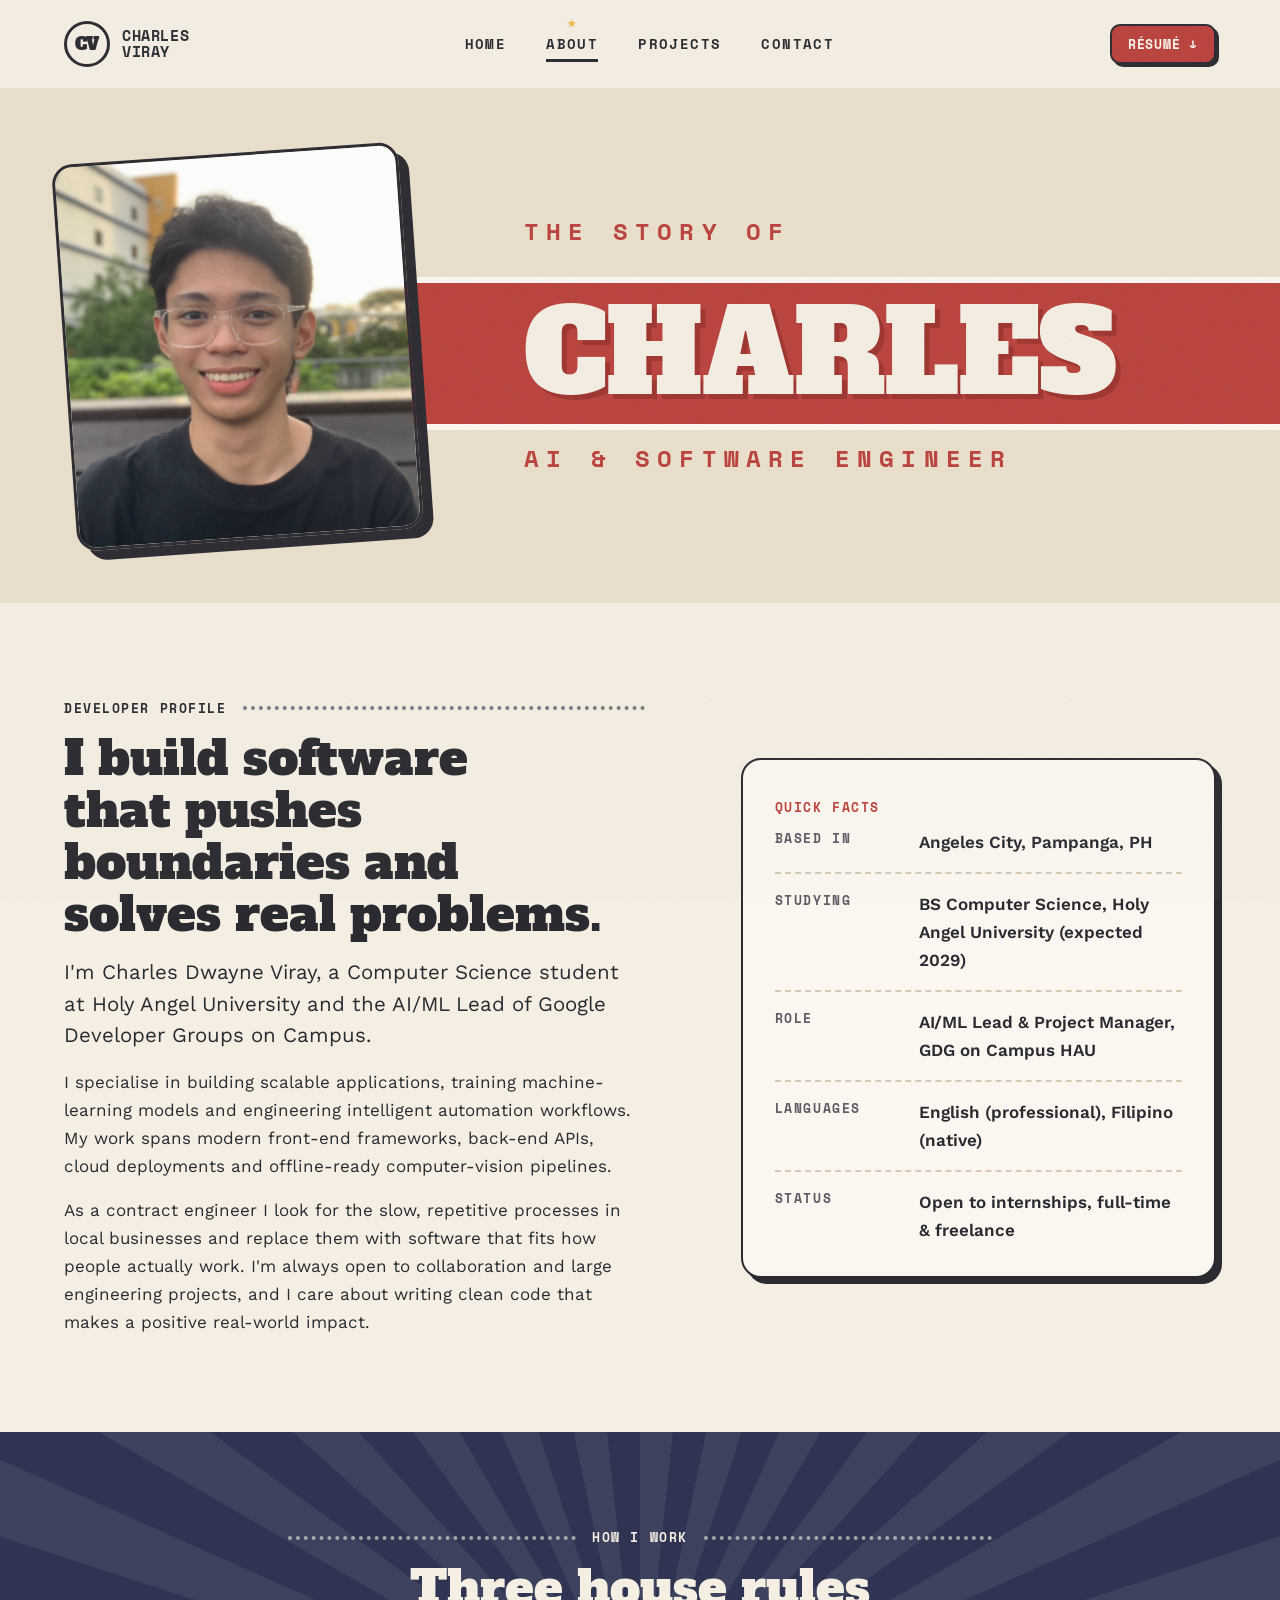
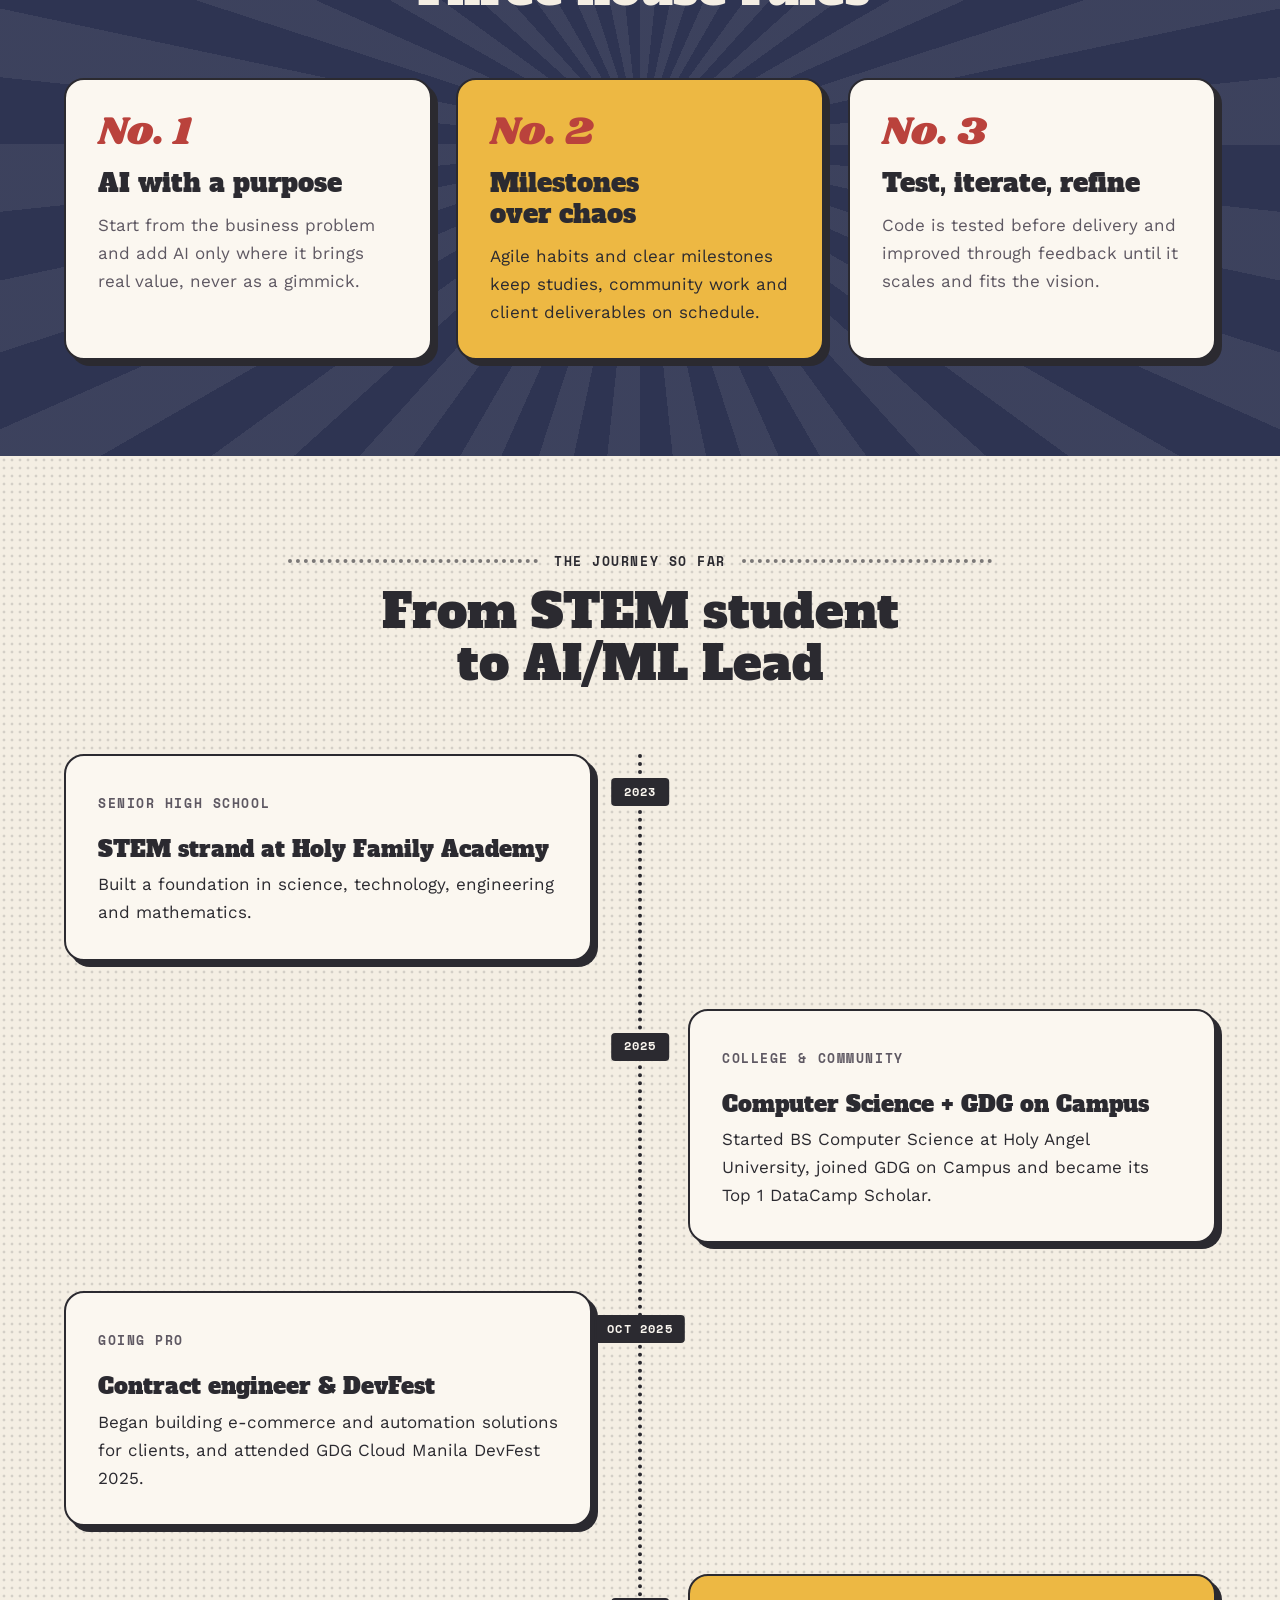
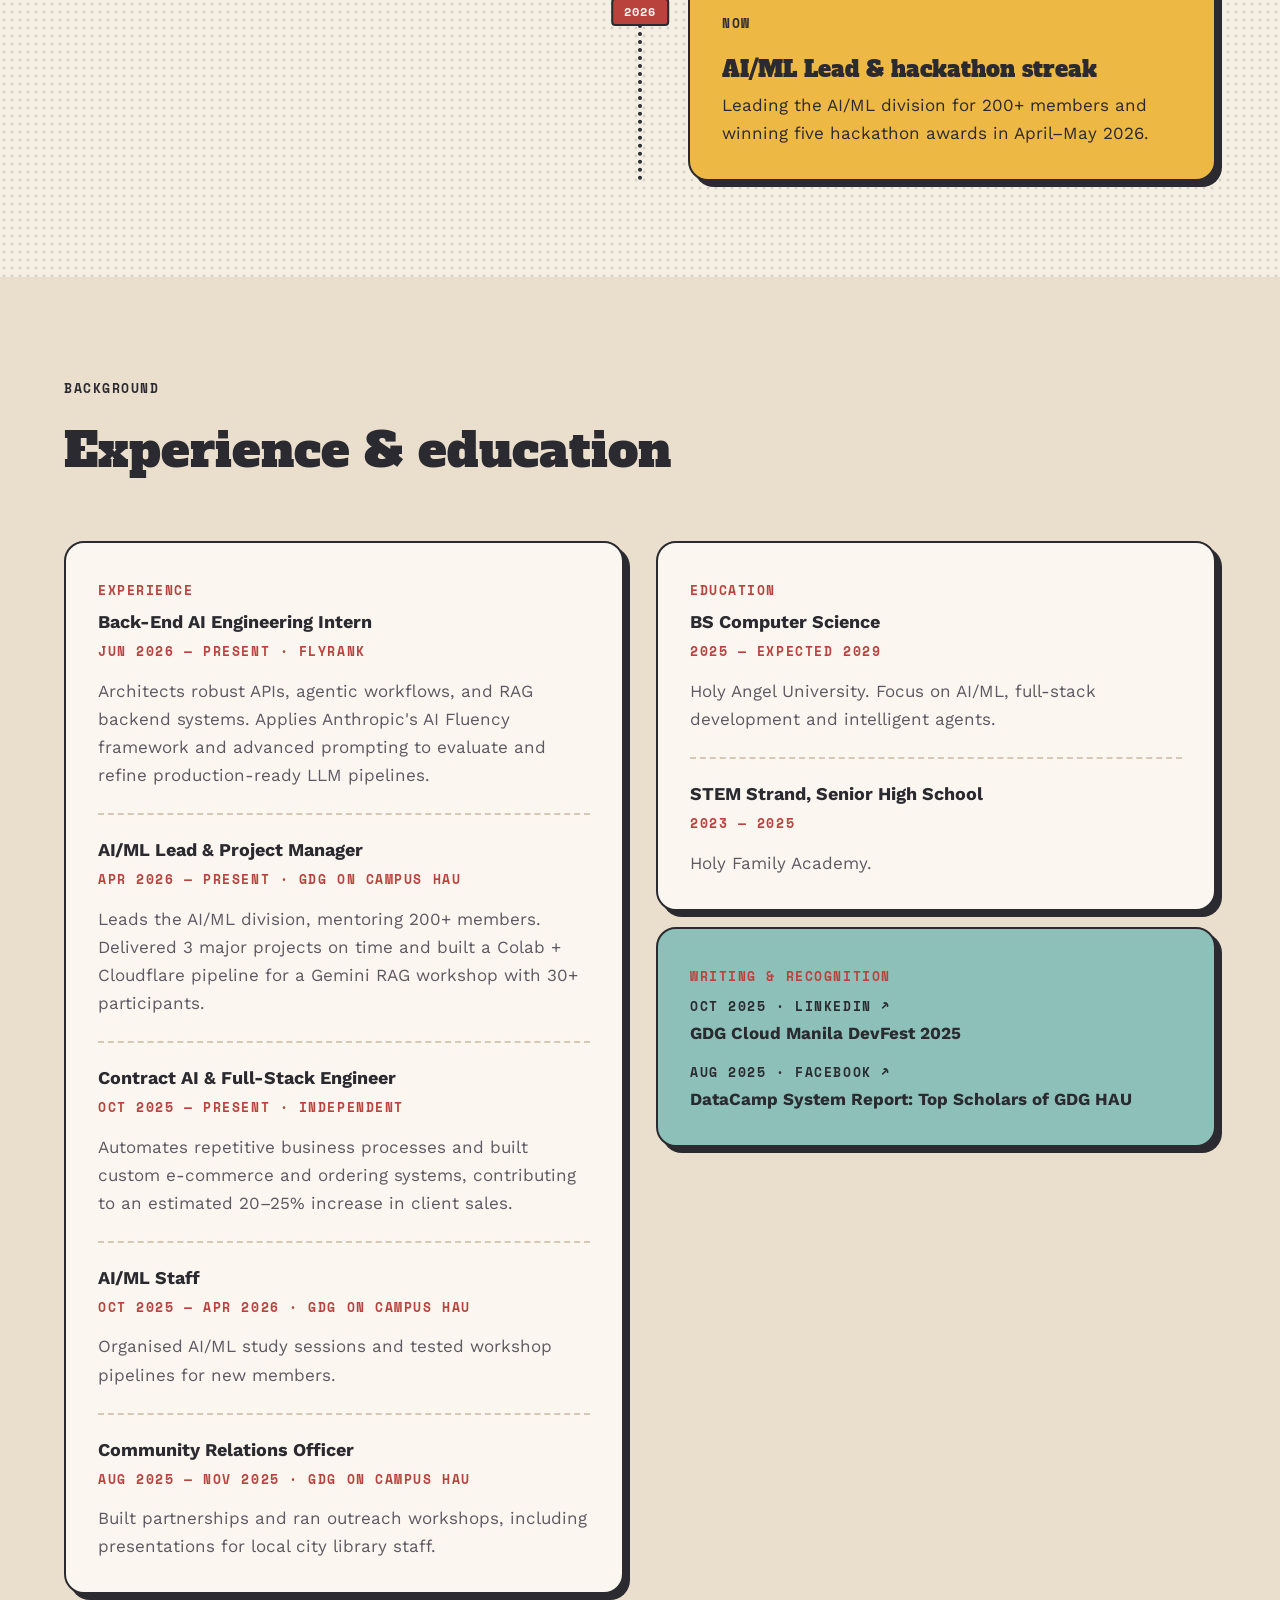
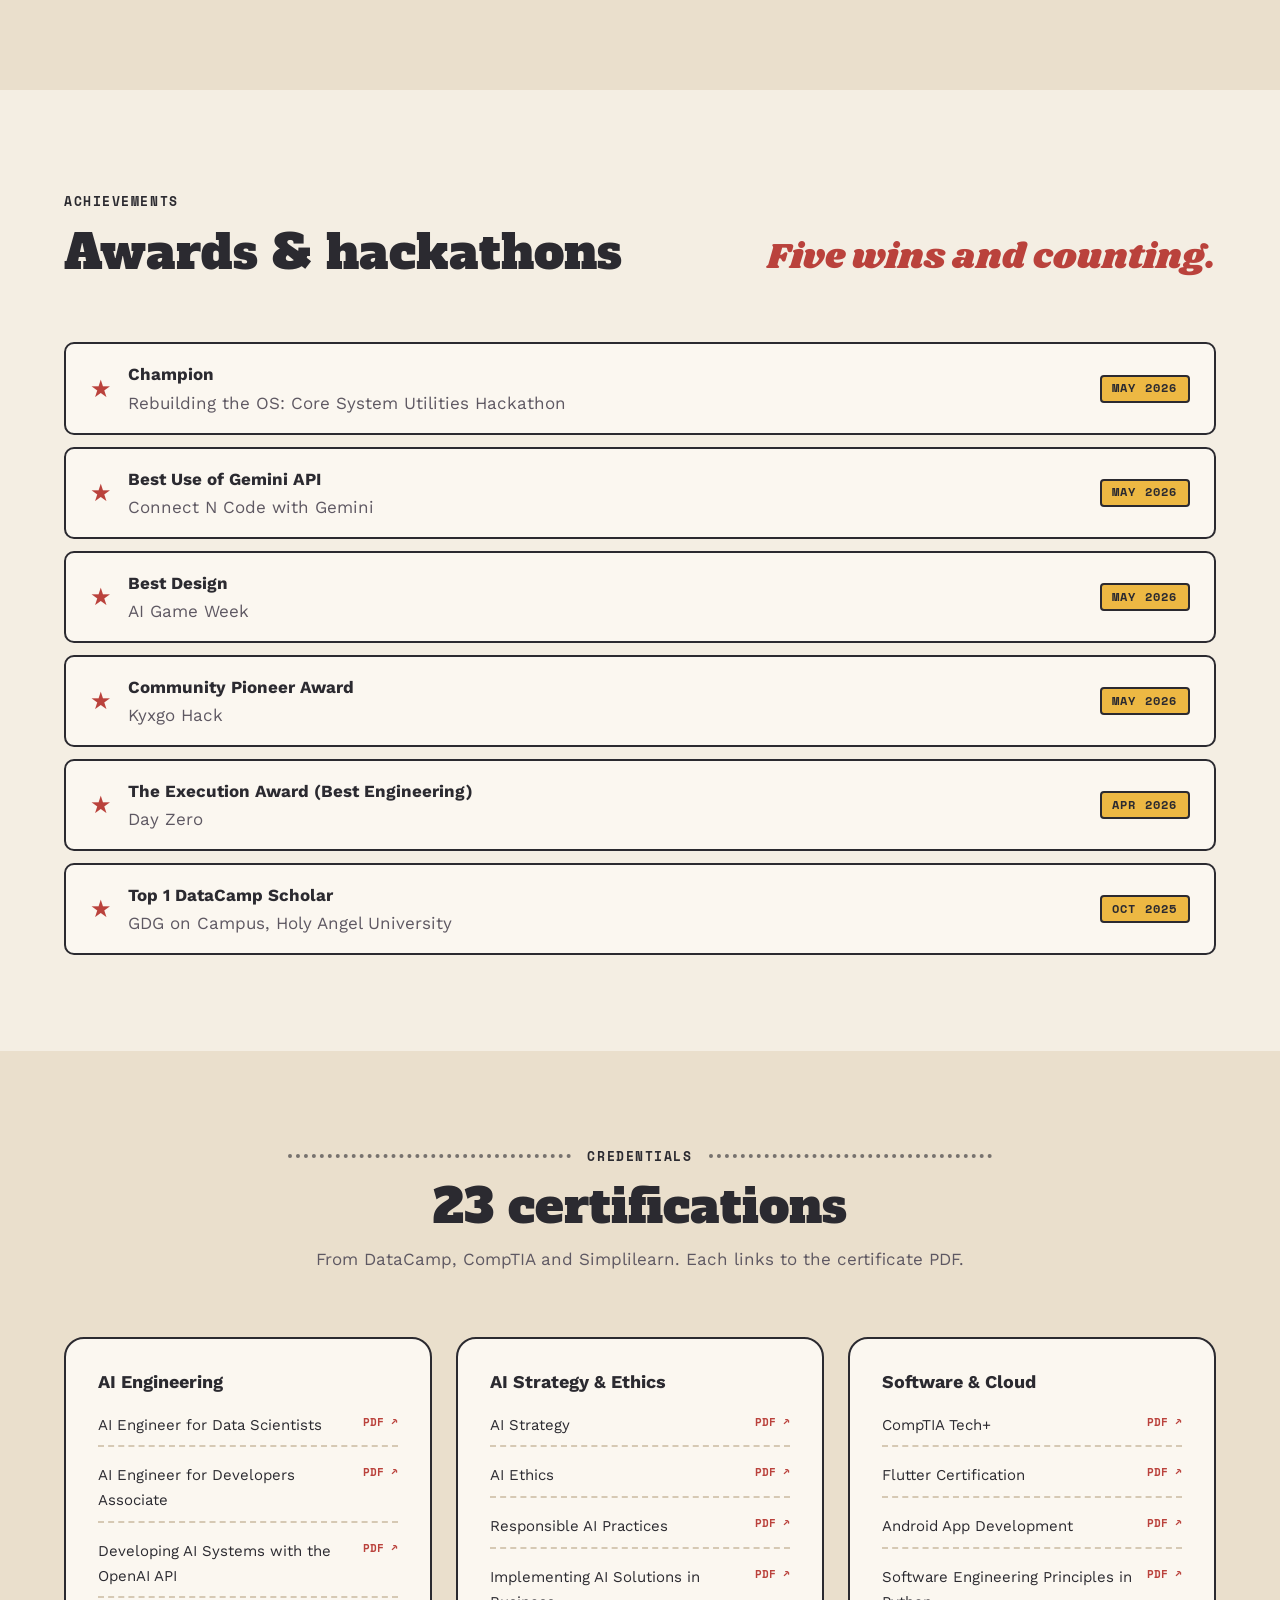
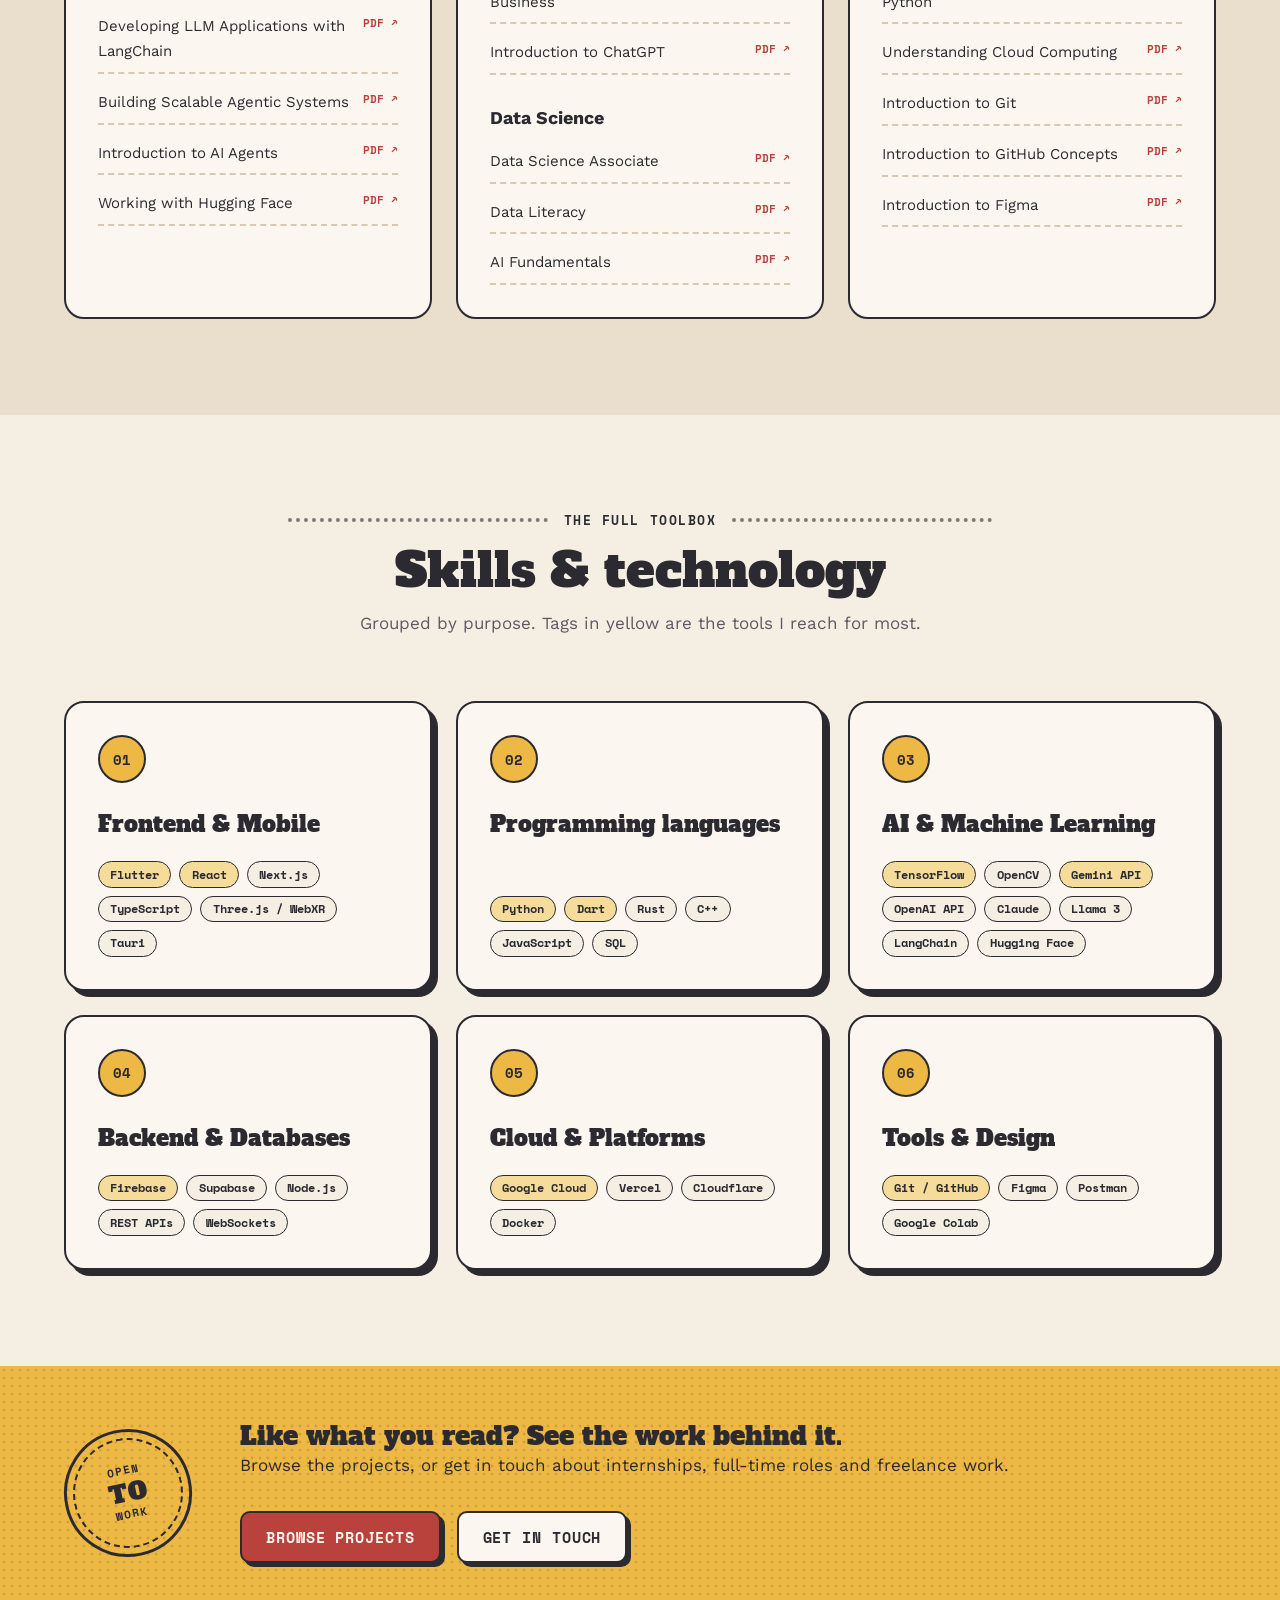
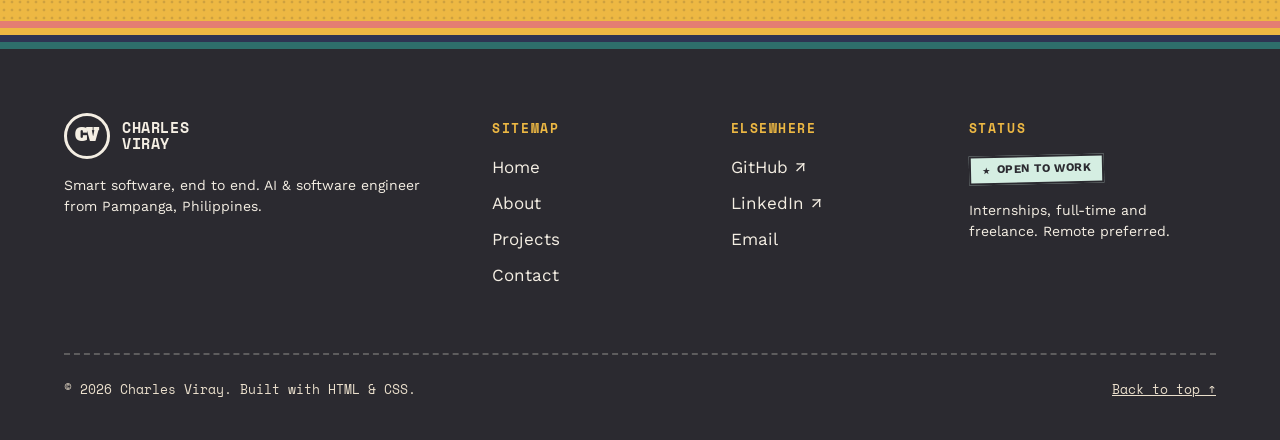
==== commit 34290572: "feat/credentials: catalog 23 verified certifications with pdf links" ====
--- a/about.html
+++ b/about.html
@@ -266,6 +266,234 @@
     </section>
 
     <!-- Hackathon awards and competition placements -->
+    <section class="section" aria-labelledby="awards-title">
+      <div class="container">
+        <div class="section-heading section-heading--split">
+          <div>
+            <p class="label">Achievements</p>
+            <h2 id="awards-title">Awards &amp; hackathons</h2>
+          </div>
+          <p class="script">Five wins and counting.</p>
+        </div>
+        <ul class="award-list">
+          <li><span class="award-list__icon" aria-hidden="true">★</span><span><strong>Champion</strong><span
+                class="text-muted">Rebuilding the OS: Core System Utilities Hackathon</span></span><span
+              class="badge badge--mustard">May 2026</span></li>
+          <li><span class="award-list__icon" aria-hidden="true">★</span><span><strong>Best Use of Gemini
+                API</strong><span class="text-muted">Connect N Code with Gemini</span></span><span
+              class="badge badge--mustard">May 2026</span></li>
+          <li><span class="award-list__icon" aria-hidden="true">★</span><span><strong>Best Design</strong><span
+                class="text-muted">AI Game Week</span></span><span class="badge badge--mustard">May 2026</span></li>
+          <li><span class="award-list__icon" aria-hidden="true">★</span><span><strong>Community Pioneer
+                Award</strong><span class="text-muted">Kyxgo Hack</span></span><span class="badge badge--mustard">May
+              2026</span></li>
+          <li><span class="award-list__icon" aria-hidden="true">★</span><span><strong>The Execution Award (Best
+                Engineering)</strong><span class="text-muted">Day Zero</span></span><span
+              class="badge badge--mustard">Apr 2026</span></li>
+          <li><span class="award-list__icon" aria-hidden="true">★</span><span><strong>Top 1 DataCamp
+                Scholar</strong><span class="text-muted">GDG on Campus, Holy Angel University</span></span><span
+              class="badge badge--mustard">Oct 2025</span></li>
+        </ul>
+      </div>
+    </section>
+
+    <!-- PDF certificate links from DataCamp, CompTIA and Simplilearn -->
+    <section class="section bg-alt" aria-labelledby="certs-title">
+      <div class="container">
+        <div class="section-heading section-heading--center">
+          <p class="label label-rule">Credentials</p>
+          <h2 id="certs-title">23 certifications</h2>
+          <p class="text-muted">From DataCamp, CompTIA and Simplilearn. Each links to the certificate PDF.</p>
+        </div>
+        <div class="cert-groups">
+          <article class="card card--flat">
+            <h3 class="h4">AI Engineering</h3>
+            <div class="cert-list">
+              <a href="assets/certificates/aiengineerfordatascientists.pdf">AI Engineer for Data Scientists</a>
+              <a href="assets/certificates/aiengineerfordevelopersassociate.pdf">AI Engineer for Developers
+                Associate</a>
+              <a href="assets/certificates/developingaisystemswiththeopenaiapi.pdf">Developing AI Systems with the
+                OpenAI API</a>
+              <a href="assets/certificates/developingllmapplicationswithlangchain.pdf">Developing LLM Applications with
+                LangChain</a>
+              <a href="assets/certificates/buildingscalableagenticsystems.pdf">Building Scalable Agentic Systems</a>
+              <a href="assets/certificates/introductiontoaiagents.pdf">Introduction to AI Agents</a>
+              <a href="assets/certificates/workingwithhuggingface.pdf">Working with Hugging Face</a>
+            </div>
+          </article>
+          <article class="card card--flat">
+            <h3 class="h4">AI Strategy &amp; Ethics</h3>
+            <div class="cert-list">
+              <a href="assets/certificates/aistrategy.pdf">AI Strategy</a>
+              <a href="assets/certificates/aiethics.pdf">AI Ethics</a>
+              <a href="assets/certificates/responsibleaipractices.pdf">Responsible AI Practices</a>
+              <a href="assets/certificates/implementingaisolutionsinbusiness.pdf">Implementing AI Solutions in
+                Business</a>
+              <a href="assets/certificates/introductiontochatgpt.pdf">Introduction to ChatGPT</a>
+            </div>
+            <h3 class="h4 cert-subhead">Data Science</h3>
+            <div class="cert-list">
+              <a href="assets/certificates/datascienceassociate.pdf">Data Science Associate</a>
+              <a href="assets/certificates/dataliteracy.pdf">Data Literacy</a>
+              <a href="assets/certificates/aifundamentals.pdf">AI Fundamentals</a>
+            </div>
+          </article>
+          <article class="card card--flat">
+            <h3 class="h4">Software &amp; Cloud</h3>
+            <div class="cert-list">
+              <a href="assets/certificates/comptiatech-plus.pdf">CompTIA Tech+</a>
+              <a href="assets/certificates/fluttercert.pdf">Flutter Certification</a>
+              <a href="assets/certificates/androidappdev.pdf">Android App Development</a>
+              <a href="assets/certificates/softwareengineeringprinciplesinpython.pdf">Software Engineering Principles in
+                Python</a>
+              <a href="assets/certificates/understandingcloudcomputing.pdf">Understanding Cloud Computing</a>
+              <a href="assets/certificates/introductiontogit.pdf">Introduction to Git</a>
+              <a href="assets/certificates/introductiontogithubconcepts.pdf">Introduction to GitHub Concepts</a>
+              <a href="assets/certificates/introductiontofigma.pdf">Introduction to Figma</a>
+            </div>
+          </article>
+        </div>
+      </div>
+    </section>
+
+    <!-- Full toolset breakdown with primary tools tagged in mustard -->
+    <section class="section" id="skills" aria-labelledby="toolbox-title">
+      <div class="container">
+        <div class="section-heading section-heading--center">
+          <p class="label label-rule">The full toolbox</p>
+          <h2 id="toolbox-title">Skills &amp; technology</h2>
+          <p class="text-muted">Grouped by purpose. Tags in yellow are the tools I reach for most.</p>
+        </div>
+        <div class="skills-directory">
+          <article class="card skill-card">
+            <span class="card-number">01</span>
+            <h3>Frontend &amp; Mobile</h3>
+            <ul class="tag-list">
+              <li class="tag tag--mustard">Flutter</li>
+              <li class="tag tag--mustard">React</li>
+              <li class="tag">Next.js</li>
+              <li class="tag">TypeScript</li>
+              <li class="tag">Three.js / WebXR</li>
+              <li class="tag">Tauri</li>
+            </ul>
+          </article>
+          <article class="card skill-card">
+            <span class="card-number">02</span>
+            <h3>Programming languages</h3>
+            <ul class="tag-list">
+              <li class="tag tag--mustard">Python</li>
+              <li class="tag tag--mustard">Dart</li>
+              <li class="tag">Rust</li>
+              <li class="tag">C++</li>
+              <li class="tag">JavaScript</li>
+              <li class="tag">SQL</li>
+            </ul>
+          </article>
+          <article class="card skill-card">
+            <span class="card-number">03</span>
+            <h3>AI &amp; Machine Learning</h3>
+            <ul class="tag-list">
+              <li class="tag tag--mustard">TensorFlow</li>
+              <li class="tag">OpenCV</li>
+              <li class="tag tag--mustard">Gemini API</li>
+              <li class="tag">OpenAI API</li>
+              <li class="tag">Claude</li>
+              <li class="tag">Llama 3</li>
+              <li class="tag">LangChain</li>
+              <li class="tag">Hugging Face</li>
+            </ul>
+          </article>
+          <article class="card skill-card">
+            <span class="card-number">04</span>
+            <h3>Backend &amp; Databases</h3>
+            <ul class="tag-list">
+              <li class="tag tag--mustard">Firebase</li>
+              <li class="tag">Supabase</li>
+              <li class="tag">Node.js</li>
+              <li class="tag">REST APIs</li>
+              <li class="tag">WebSockets</li>
+            </ul>
+          </article>
+          <article class="card skill-card">
+            <span class="card-number">05</span>
+            <h3>Cloud &amp; Platforms</h3>
+            <ul class="tag-list">
+              <li class="tag tag--mustard">Google Cloud</li>
+              <li class="tag">Vercel</li>
+              <li class="tag">Cloudflare</li>
+              <li class="tag">Docker</li>
+            </ul>
+          </article>
+          <article class="card skill-card">
+            <span class="card-number">06</span>
+            <h3>Tools &amp; Design</h3>
+            <ul class="tag-list">
+              <li class="tag tag--mustard">Git / GitHub</li>
+              <li class="tag">Figma</li>
+              <li class="tag">Postman</li>
+              <li class="tag">Google Colab</li>
+            </ul>
+          </article>
+        </div>
+      </div>
+    </section>
+
+    <!-- Bottom callout: routes to projects.html or contact.html -->
+    <section class="section--tight bg-mustard texture-halftone" aria-labelledby="about-cta">
+      <div class="container learning-band">
+        <div class="stamp" aria-hidden="true"><span>Open<strong>To</strong>Work</span></div>
+        <div>
+          <h2 id="about-cta" class="h3">Like what you read? See the work behind it.</h2>
+          <p>Browse the projects, or get in touch about internships, full-time roles and freelance work.</p>
+          <div class="btn-group btn-group--spaced">
+            <a class="btn btn--primary" href="projects.html">Browse projects</a>
+            <a class="btn btn--secondary" href="contact.html">Get in touch</a>
+          </div>
+        </div>
+      </div>
+    </section>
   </main>
+
+  <footer class="site-footer">
+    <div class="stripes" aria-hidden="true"></div>
+    <div class="container">
+      <div class="site-footer__grid">
+        <div>
+          <a class="brand" href="index.html" aria-label="Charles Viray, home">
+            <span class="brand__mark" aria-hidden="true">CV</span>
+            <span class="brand__word" aria-hidden="true">Charles<br>Viray</span>
+          </a>
+          <p class="small">Smart software, end to end. AI &amp; software engineer from Pampanga, Philippines.</p>
+        </div>
+        <nav aria-label="Footer">
+          <p class="label site-footer__title">Sitemap</p>
+          <ul class="site-footer__links">
+            <li><a href="index.html">Home</a></li>
+            <li><a href="about.html">About</a></li>
+            <li><a href="projects.html">Projects</a></li>
+            <li><a href="contact.html">Contact</a></li>
+          </ul>
+        </nav>
+        <div>
+          <p class="label site-footer__title">Elsewhere</p>
+          <ul class="site-footer__links">
+            <li><a href="https://github.com/charusui">GitHub ↗</a></li>
+            <li><a href="https://www.linkedin.com/in/charles-viray-a45526373">LinkedIn ↗</a></li>
+            <li><a href="mailto:viraycharlesdwayne@gmail.com">Email</a></li>
+          </ul>
+        </div>
+        <div>
+          <p class="label site-footer__title">Status</p>
+          <p><span class="badge badge--live">Open to work</span></p>
+          <p class="small">Internships, full-time and freelance. Remote preferred.</p>
+        </div>
+      </div>
+      <div class="site-footer__bottom">
+        <p>© <span data-year>2026</span> Charles Viray. Built with HTML &amp; CSS.</p>
+        <a href="#top">Back to top ↑</a>
+      </div>
+    </div>
+  </footer>
 </body>
-</html>
+
+</html>
--- a/css/style.css
+++ b/css/style.css
@@ -1407,7 +1407,6 @@
 }
 
 
-
 /* ==========================================================================
    11. PAGE — PROJECTS
    ========================================================================== */
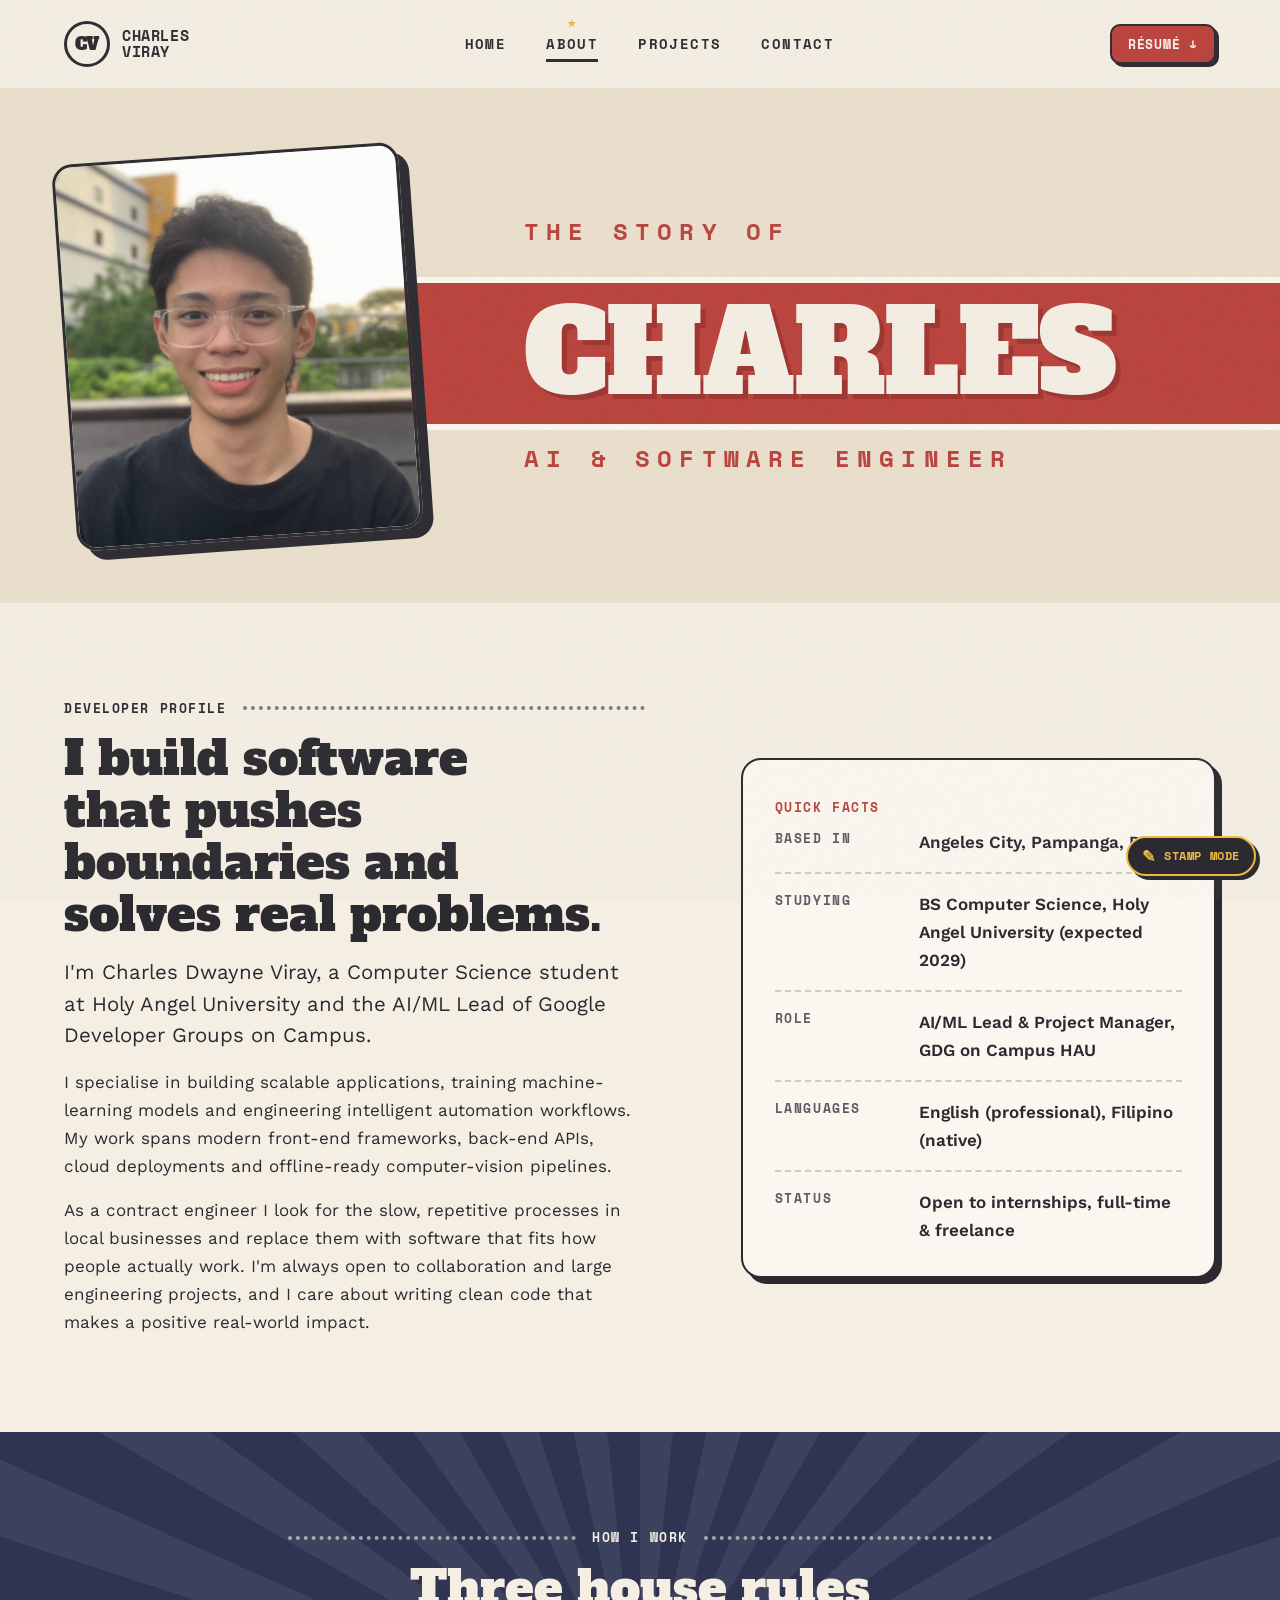
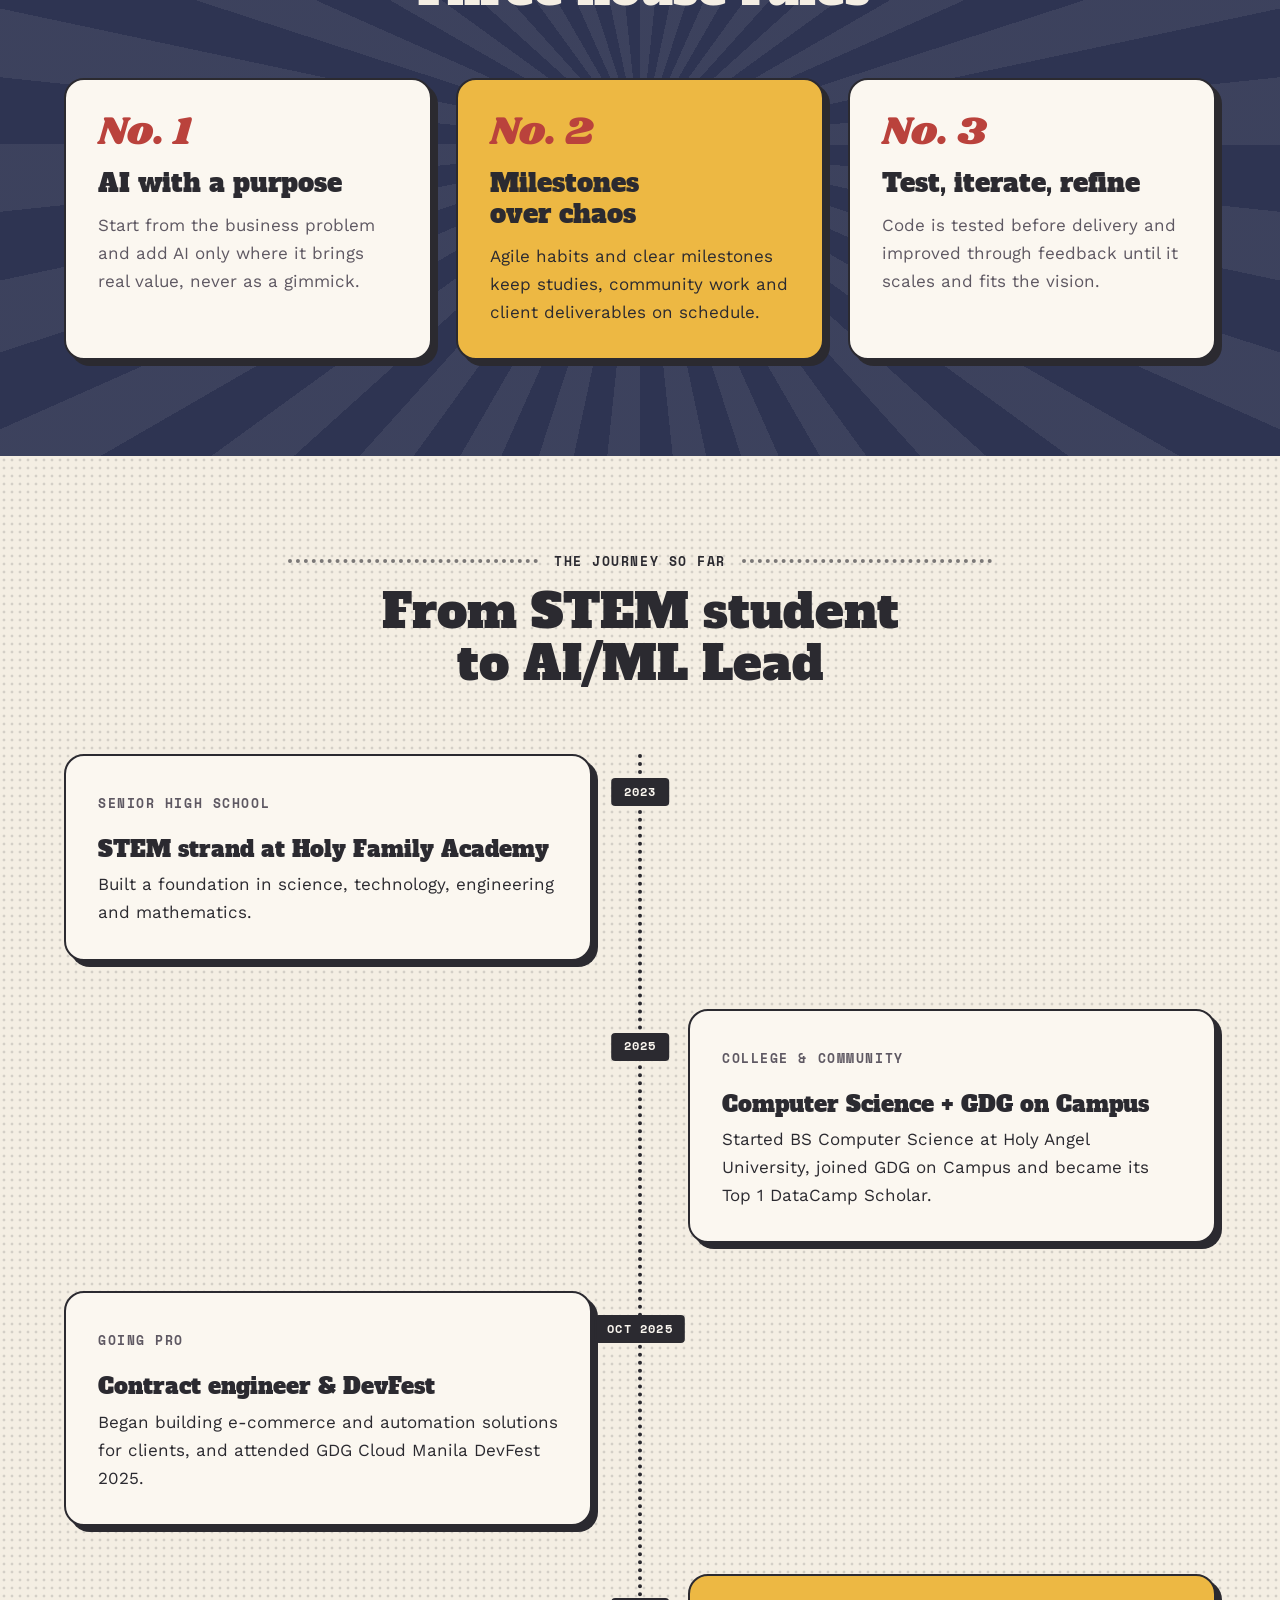
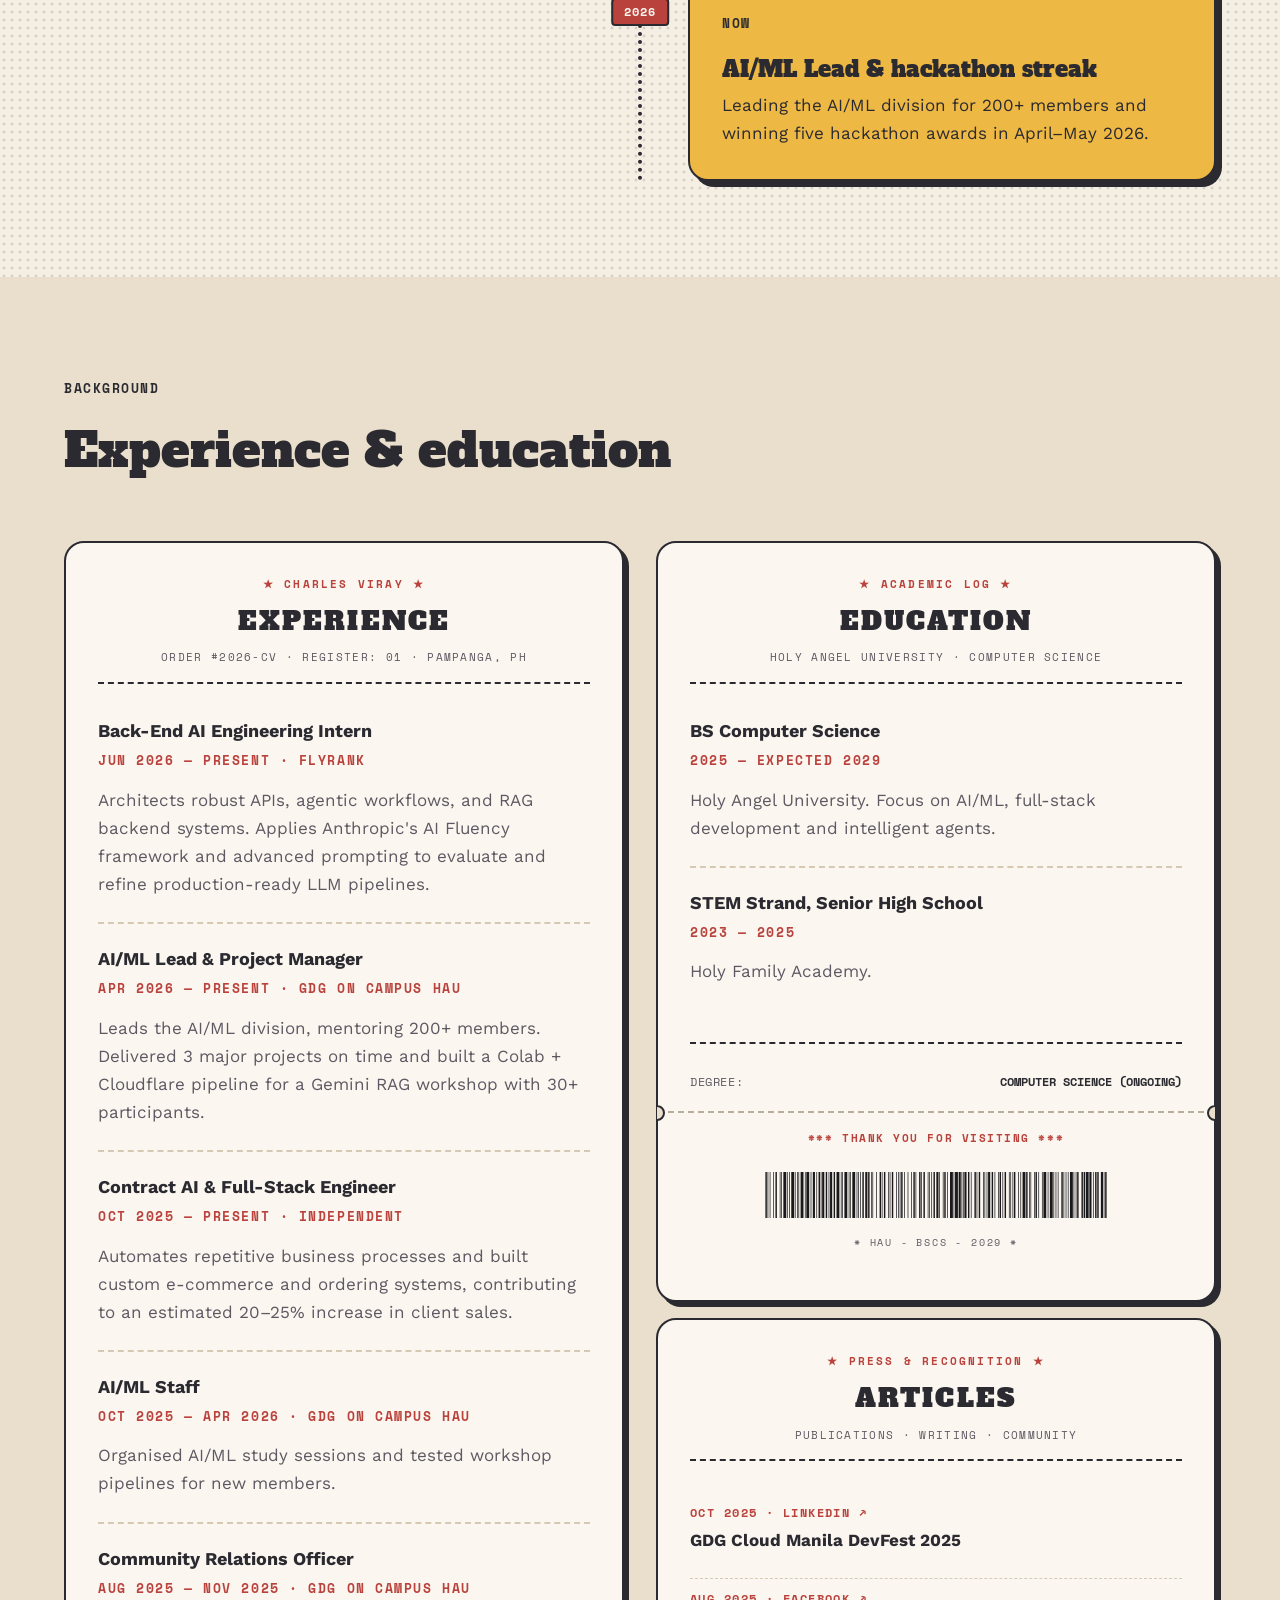
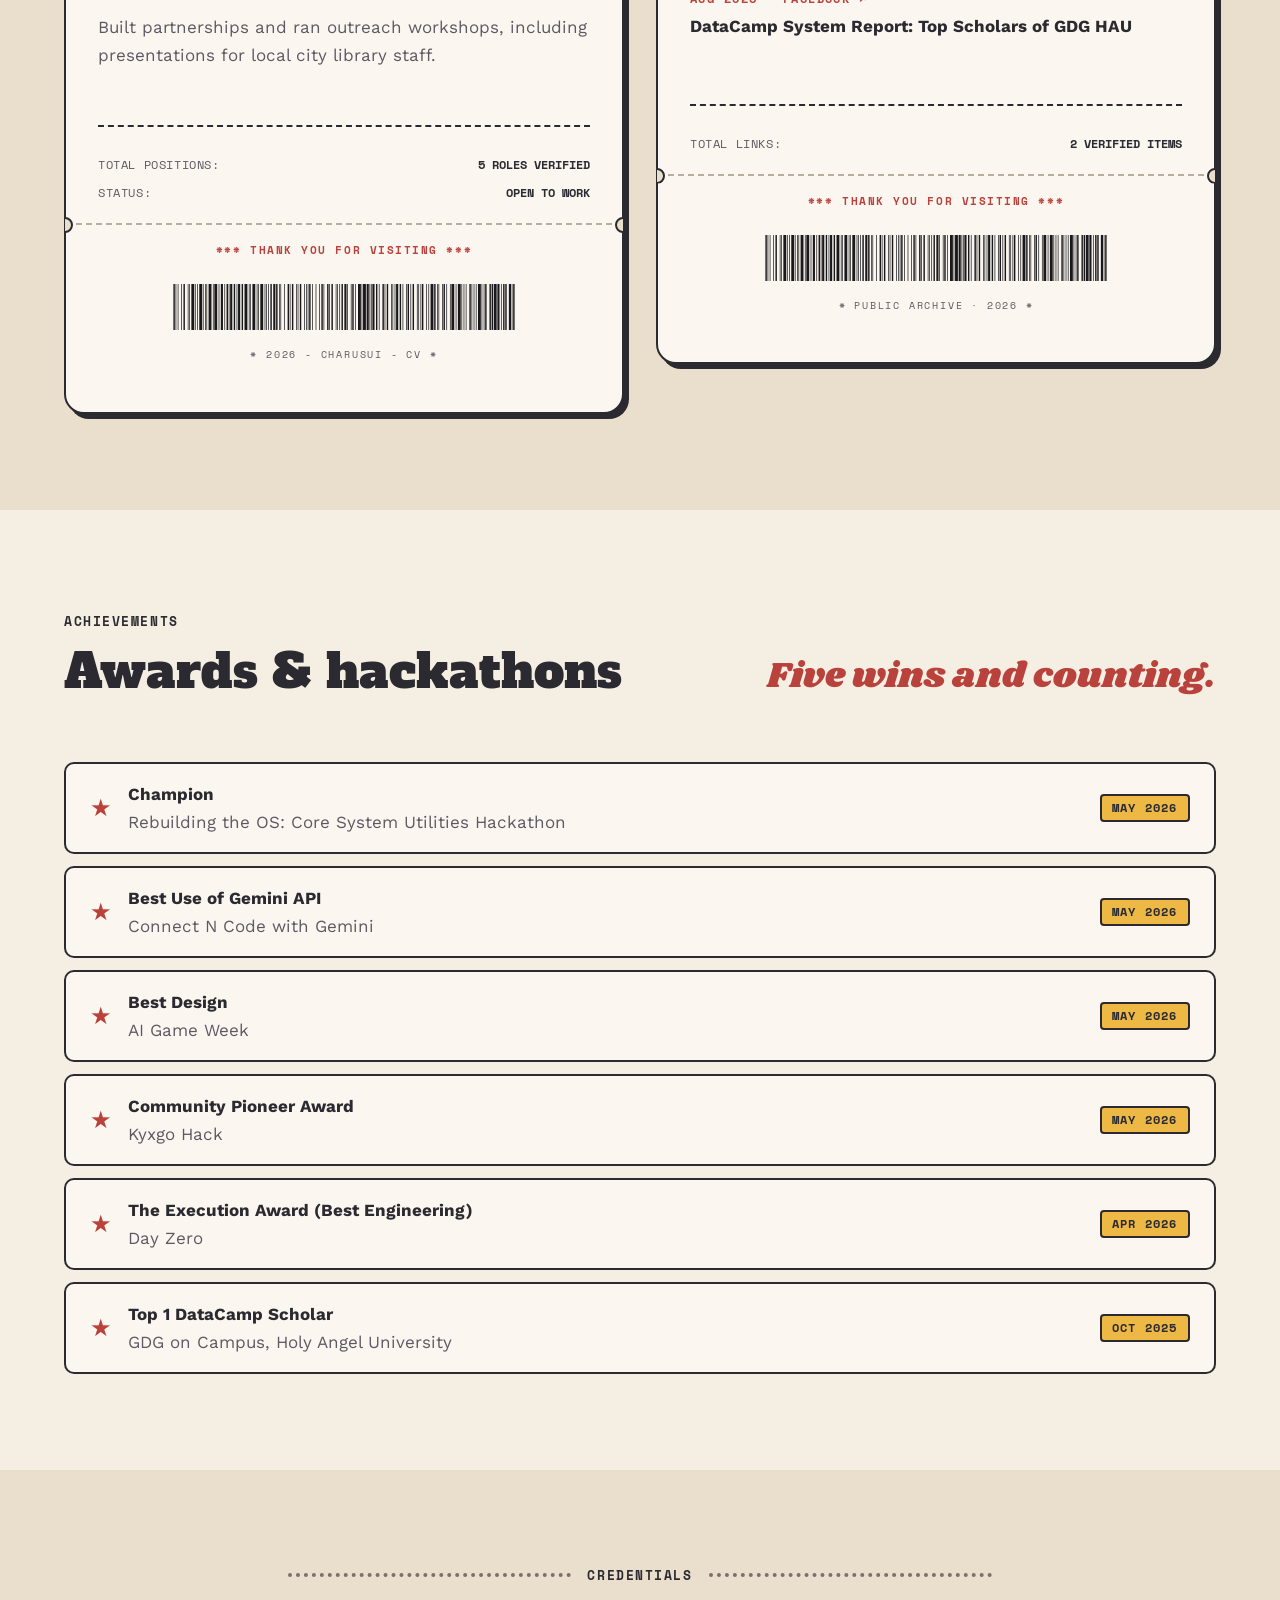
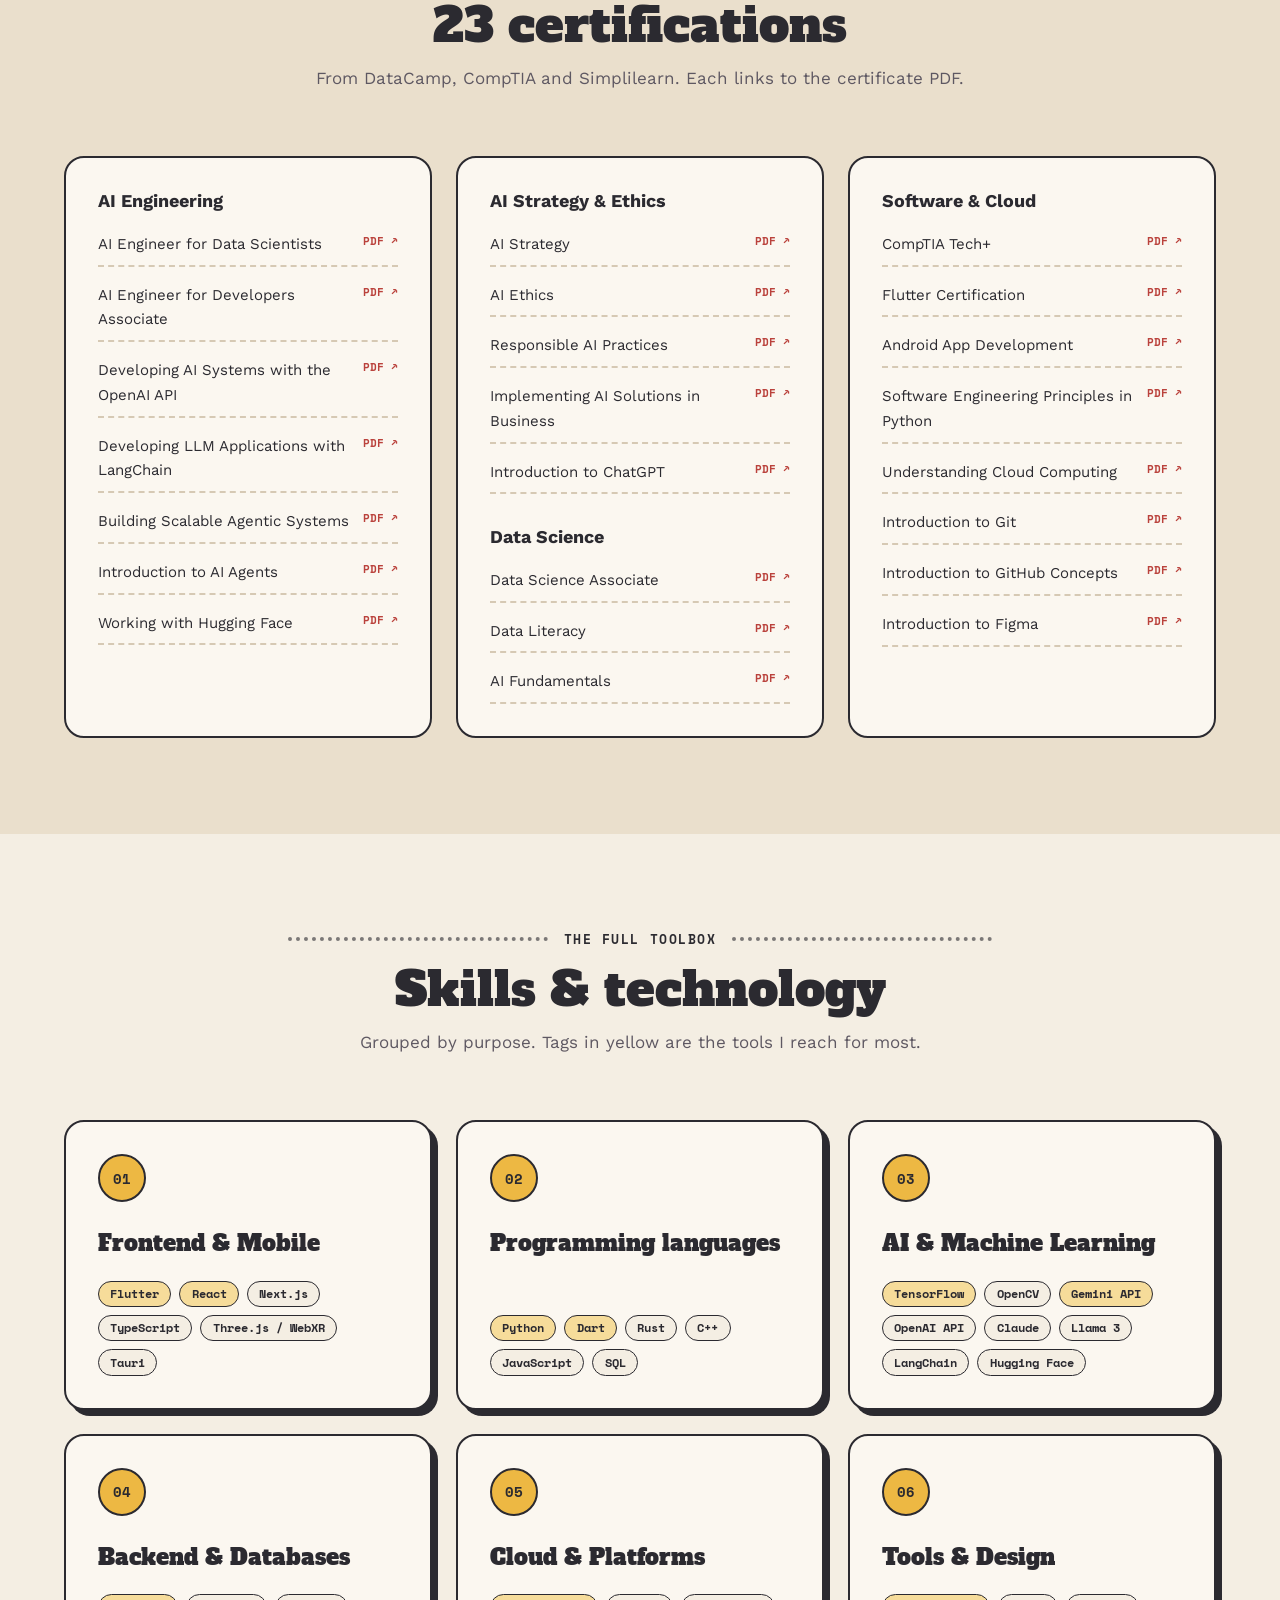
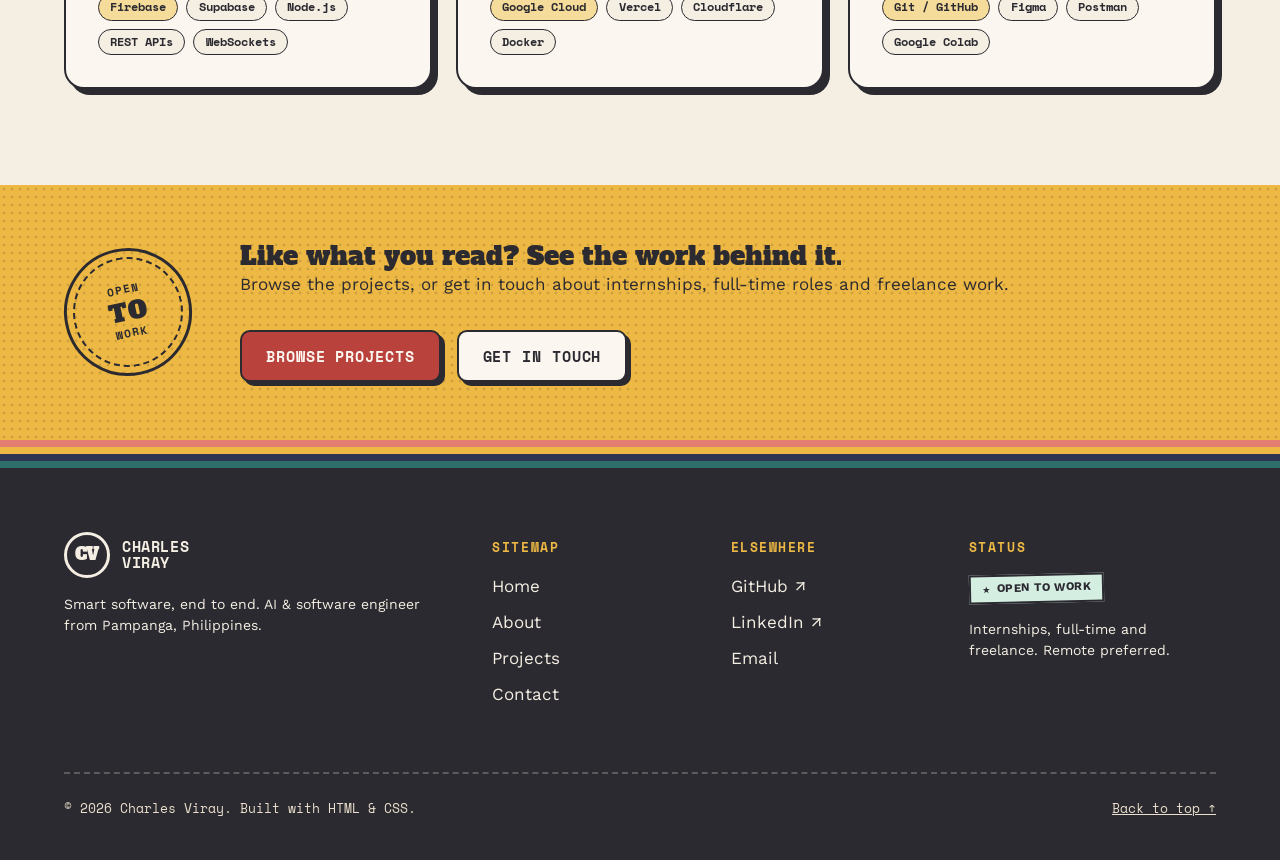
==== commit 27eaa23e: "style/about: format experience, education, and articles as vintage receipt cards with barcode" ====
--- a/about.html
+++ b/about.html
@@ -198,8 +198,13 @@
           <h2 id="edu-title">Experience &amp; education</h2>
         </div>
         <div class="split-cards">
-          <article class="card">
-            <p class="label card__eyebrow">Experience</p>
+          <article class="card card--receipt">
+            <div class="receipt__header">
+              <p class="receipt__store">★ CHARLES VIRAY ★</p>
+              <h3 class="receipt__title">EXPERIENCE</h3>
+              <p class="receipt__meta">ORDER #2026-CV · REGISTER: 01 · PAMPANGA, PH</p>
+              <div class="receipt__divider"></div>
+            </div>
             <div class="entry">
               <h4>Back-End AI Engineering Intern</h4>
               <p class="label">Jun 2026 — Present · FlyRank</p>
@@ -230,10 +235,32 @@
               <p class="text-muted">Built partnerships and ran outreach workshops, including presentations for local
                 city library staff.</p>
             </div>
+            <div class="receipt__footer">
+              <div class="receipt__divider"></div>
+              <div class="receipt__row">
+                <span>TOTAL POSITIONS:</span>
+                <strong>5 ROLES VERIFIED</strong>
+              </div>
+              <div class="receipt__row">
+                <span>STATUS:</span>
+                <strong>OPEN TO WORK</strong>
+              </div>
+              <div class="receipt__tear-line"></div>
+              <p class="receipt__thanks">*** THANK YOU FOR VISITING ***</p>
+              <div class="receipt-barcode">
+                <img class="receipt-barcode-img" src="images/linkedin-barcode.svg" alt="Scannable Code 128 barcode linking to Charles Viray's LinkedIn" width="380" height="64">
+              </div>
+              <p class="receipt__serial">* 2026 - CHARUSUI - CV *</p>
+            </div>
           </article>
           <div class="stack">
-            <article class="card">
-              <p class="label card__eyebrow">Education</p>
+            <article class="card card--receipt">
+              <div class="receipt__header">
+                <p class="receipt__store">★ ACADEMIC LOG ★</p>
+                <h3 class="receipt__title">EDUCATION</h3>
+                <p class="receipt__meta">HOLY ANGEL UNIVERSITY · COMPUTER SCIENCE</p>
+                <div class="receipt__divider"></div>
+              </div>
               <div class="entry">
                 <h4>BS Computer Science</h4>
                 <p class="label">2025 — Expected 2029</p>
@@ -245,19 +272,52 @@
                 <p class="label">2023 — 2025</p>
                 <p class="text-muted">Holy Family Academy.</p>
               </div>
+              <div class="receipt__footer">
+                <div class="receipt__divider"></div>
+                <div class="receipt__row">
+                  <span>DEGREE:</span>
+                  <strong>COMPUTER SCIENCE (ONGOING)</strong>
+                </div>
+                <div class="receipt__tear-line"></div>
+                <p class="receipt__thanks">*** THANK YOU FOR VISITING ***</p>
+                <div class="receipt-barcode">
+                  <img class="receipt-barcode-img" src="images/linkedin-barcode.svg" alt="Scannable Code 128 barcode linking to Charles Viray's LinkedIn" width="380" height="64">
+                </div>
+                <p class="receipt__serial">* HAU - BSCS - 2029 *</p>
+              </div>
             </article>
-            <article class="card card--teal">
-              <p class="label card__eyebrow">Writing &amp; recognition</p>
+            <article class="card card--receipt">
+              <div class="receipt__header">
+                <p class="receipt__store">★ PRESS &amp; RECOGNITION ★</p>
+                <h3 class="receipt__title">ARTICLES</h3>
+                <p class="receipt__meta">PUBLICATIONS · WRITING · COMMUNITY</p>
+                <div class="receipt__divider"></div>
+              </div>
               <div class="article-list">
                 <a class="article-link"
-                  href="https://www.linkedin.com/posts/charles-viray-a45526373_devfest2025-gdgcloudmanila-googlecloud-ugcPost-7383860250048851968-cb4X/">
+                  href="https://www.linkedin.com/posts/charles-viray-a45526373_devfest2025-gdgcloudmanila-googlecloud-ugcPost-7383860250048851968-cb4X/"
+                  target="_blank" rel="noopener">
                   <span class="label">Oct 2025 · LinkedIn ↗</span>
                   <strong>GDG Cloud Manila DevFest 2025</strong>
                 </a>
-                <a class="article-link" href="https://www.facebook.com/share/p/1FwkAxuAQp/">
+                <a class="article-link" href="https://www.facebook.com/share/p/1FwkAxuAQp/"
+                  target="_blank" rel="noopener">
                   <span class="label">Aug 2025 · Facebook ↗</span>
                   <strong>DataCamp System Report: Top Scholars of GDG HAU</strong>
                 </a>
+              </div>
+              <div class="receipt__footer">
+                <div class="receipt__divider"></div>
+                <div class="receipt__row">
+                  <span>TOTAL LINKS:</span>
+                  <strong>2 VERIFIED ITEMS</strong>
+                </div>
+                <div class="receipt__tear-line"></div>
+                <p class="receipt__thanks">*** THANK YOU FOR VISITING ***</p>
+                <div class="receipt-barcode">
+                  <img class="receipt-barcode-img" src="images/linkedin-barcode.svg" alt="Scannable Code 128 barcode linking to Charles Viray's LinkedIn" width="380" height="64">
+                </div>
+                <p class="receipt__serial">* PUBLIC ARCHIVE · 2026 *</p>
               </div>
             </article>
           </div>
@@ -478,7 +538,7 @@
           <p class="label site-footer__title">Elsewhere</p>
           <ul class="site-footer__links">
             <li><a href="https://github.com/charusui">GitHub ↗</a></li>
-            <li><a href="https://www.linkedin.com/in/charles-viray-a45526373">LinkedIn ↗</a></li>
+            <li><a href="https://www.linkedin.com/in/charlesviray">LinkedIn ↗</a></li>
             <li><a href="mailto:viraycharlesdwayne@gmail.com">Email</a></li>
           </ul>
         </div>
--- a/css/style.css
+++ b/css/style.css
@@ -133,6 +133,46 @@
 html {
   scroll-behavior: smooth;
   -webkit-text-size-adjust: 100%;
+}
+
+/* Firefox fallback */
+@supports not selector(::-webkit-scrollbar) {
+  html {
+    scrollbar-width: thin;
+    scrollbar-color: var(--mustard-400) var(--cream-200);
+  }
+}
+
+/* Custom scrollbar */
+::-webkit-scrollbar {
+  width: 14px;
+  height: 14px;
+}
+
+::-webkit-scrollbar-track {
+  background-color: var(--cream-100);
+  border-left: 2px solid var(--ink-900);
+}
+
+::-webkit-scrollbar-thumb {
+  background-color: var(--mustard-400);
+  border: 2px solid var(--ink-900);
+  border-radius: var(--radius-pill);
+  box-shadow: inset 1px 1px 0 #fff, inset -1px -1px 0 rgba(43, 42, 48, 0.3);
+}
+
+::-webkit-scrollbar-thumb:hover {
+  background-color: var(--red-500);
+}
+
+::-webkit-scrollbar-thumb:active {
+  background-color: var(--ink-900);
+}
+
+::-webkit-scrollbar-corner {
+  background-color: var(--cream-200);
+  border-left: 2px solid var(--ink-900);
+  border-top: 2px solid var(--ink-900);
 }
 
 body {
@@ -948,6 +988,51 @@
 .social-btn:active, .social-btn.is-active { transform: translate(3px, 3px); box-shadow: none; }
 .social-btn.is-disabled { opacity: 0.45; box-shadow: none; pointer-events: none; }
 
+/* ---- 6i. Modal / dialog ------------------------------------------------ */
+.modal {
+  width: calc(100% - 2rem);
+  max-width: 520px;
+  padding: 0;
+  border: var(--border-thick);
+  border-radius: var(--radius-lg);
+  background: var(--color-surface);
+  color: var(--ink-900);
+  box-shadow: var(--shadow-lg);
+  overflow: hidden;
+}
+.modal::backdrop { background: rgba(43, 42, 48, 0.65); }
+.modal__header {
+  display: flex;
+  justify-content: space-between;
+  align-items: center;
+  gap: var(--space-4);
+  padding: var(--space-4) var(--space-5);
+  background: var(--color-primary);
+  color: var(--cream-50);
+  border-bottom: var(--border-thick);
+}
+.modal__close {
+  display: grid;
+  place-items: center;
+  width: 36px;
+  height: 36px;
+  border: 2px solid currentColor;
+  border-radius: 50%;
+  background: transparent;
+  color: inherit;
+  font-size: 1.25rem;
+  line-height: 1;
+  cursor: pointer;
+}
+.modal__body { padding: var(--space-6) var(--space-5); text-align: center; }
+.modal__body .script { display: block; margin-bottom: var(--space-3); }
+.modal__footer {
+  display: flex;
+  justify-content: center;
+  gap: var(--space-3);
+  padding: 0 var(--space-5) var(--space-6);
+}
+
 
 /* ==========================================================================
    07. SITE HEADER & NAVIGATION
@@ -1130,13 +1215,98 @@
   align-items: end;
   gap: var(--space-8);
 }
+.retro-pc {
+  position: relative;
+  z-index: 2;
+  align-self: end;
+  width: clamp(240px, 24vw, 340px);
+  margin-bottom: -4px;
+  cursor: pointer;
+  user-select: none;
+}
 .hero-home__computer {
   position: relative;
   z-index: 1;
-  /* Connected directly into the marquee ribbon on desktop view */
-  align-self: end;
-  width: clamp(240px, 24vw, 340px);
-  margin-bottom: -4px;
+  display: block;
+  width: 100%;
+  height: auto;
+}
+.retro-pc__screen {
+  position: absolute;
+  top: 11.4%;
+  left: 18.8%;
+  width: 62.4%;
+  height: 33.8%;
+  border-radius: 8px;
+  background-color: #19181C;
+  overflow: hidden;
+  padding: 8px 10px;
+  display: flex;
+  flex-direction: column;
+  justify-content: space-between;
+  box-shadow: inset 0 0 10px rgba(0, 0, 0, 0.85);
+  pointer-events: none;
+  z-index: 2;
+}
+.retro-pc__screen::before {
+  content: "";
+  position: absolute;
+  inset: 0;
+  background: repeating-linear-gradient(
+    0deg,
+    rgba(0, 0, 0, 0.25) 0px,
+    rgba(0, 0, 0, 0.25) 1px,
+    transparent 1px,
+    transparent 2px
+  );
+  pointer-events: none;
+  z-index: 3;
+}
+.retro-pc__text {
+  font-family: var(--font-mono), monospace;
+  font-size: clamp(0.5rem, 0.78vw, 0.68rem);
+  font-weight: 700;
+  line-height: 1.3;
+  color: #EDB843;
+  text-shadow: 0 0 4px rgba(237, 184, 67, 0.6);
+  white-space: pre-wrap;
+  position: relative;
+  z-index: 4;
+}
+.retro-pc__cursor {
+  display: inline-block;
+  width: 6px;
+  height: 1em;
+  background: #EDB843;
+  vertical-align: -2px;
+  animation: crtBlink 0.8s steps(2, start) infinite;
+}
+@keyframes crtBlink {
+  0%, 100% { opacity: 1; }
+  50% { opacity: 0; }
+}
+.retro-pc__prompt {
+  font-family: var(--font-mono), monospace;
+  font-size: clamp(0.44rem, 0.68vw, 0.58rem);
+  font-weight: 700;
+  line-height: 1.2;
+  color: #EDB843;
+  text-shadow: 0 0 4px rgba(237, 184, 67, 0.65);
+  text-align: center;
+  letter-spacing: 0.08em;
+  padding-top: 3px;
+  border-top: 1px dashed rgba(237, 184, 67, 0.35);
+  margin-top: auto;
+  position: relative;
+  z-index: 4;
+  opacity: 0.85;
+  white-space: nowrap;
+  transition: opacity 0.2s ease, text-shadow 0.2s ease, border-top-color 0.2s ease;
+}
+.retro-pc:hover .retro-pc__prompt {
+  opacity: 1;
+  text-shadow: 0 0 6px rgba(237, 184, 67, 0.95);
+  border-top-color: rgba(237, 184, 67, 0.7);
 }
 .hero-home__note { padding-bottom: var(--space-8); }
 .hero-home__note--right { justify-self: end; text-align: right; }
@@ -1352,6 +1522,275 @@
 .cert-list a:hover { color: var(--color-primary); }
 .cert-list a::after { content: "PDF ↗"; font-family: var(--font-mono); font-size: 0.6875rem; font-weight: 700; color: var(--color-primary); white-space: nowrap; }
 
+/* Certificate hover preview tooltip */
+.cert-preview-card {
+  position: fixed;
+  z-index: 9999;
+  width: 350px;
+  max-width: 90vw;
+  background: var(--cream-50);
+  border: 2px solid var(--ink-900);
+  border-radius: 6px;
+  box-shadow: 6px 6px 0 var(--ink-900);
+  padding: var(--space-3);
+  pointer-events: none;
+  opacity: 0;
+  transform: scale(0.96) translateY(6px);
+  transition: opacity 0.16s ease, transform 0.16s ease;
+  will-change: opacity, transform, left, top;
+}
+
+.cert-preview-card.is-visible {
+  opacity: 1;
+  transform: scale(1) translateY(0);
+}
+
+.cert-preview-card__header {
+  display: flex;
+  justify-content: space-between;
+  align-items: center;
+  margin-bottom: var(--space-2);
+  padding-bottom: var(--space-1);
+  border-bottom: 1px dashed var(--color-border-soft);
+  font-family: var(--font-mono);
+  font-size: 0.6875rem;
+  font-weight: 700;
+  text-transform: uppercase;
+  color: var(--color-primary);
+}
+
+.cert-preview-card__img {
+  width: 100%;
+  height: auto;
+  aspect-ratio: 16 / 9.5;
+  object-fit: cover;
+  border: 1px solid var(--ink-900);
+  border-radius: 2px;
+  background: #fff;
+  display: block;
+}
+
+.cert-preview-card__footer {
+  margin-top: var(--space-2);
+  display: flex;
+  justify-content: space-between;
+  align-items: center;
+  gap: var(--space-2);
+  font-family: var(--font-mono);
+  font-size: 0.6875rem;
+  color: var(--color-text-muted);
+}
+
+.cert-preview-card__footer .preview-title {
+  white-space: nowrap;
+  overflow: hidden;
+  text-overflow: ellipsis;
+  max-width: 220px;
+  font-weight: 700;
+  color: var(--ink-900);
+}
+
+/* Tactile 3D magnetic tilt */
+.card-tilt {
+  transform-style: preserve-3d;
+  will-change: transform, box-shadow;
+  transition: transform 0.12s ease-out, box-shadow 0.12s ease-out;
+}
+
+/* Interactive rubber stamp tool ("Workshop Mode") */
+.stamp-tool-toggle {
+  position: fixed;
+  bottom: 24px;
+  right: 24px;
+  z-index: 1000;
+  display: inline-flex;
+  align-items: center;
+  gap: 8px;
+  padding: 8px 14px;
+  background: var(--ink-900);
+  color: var(--mustard-400);
+  border: 2px solid var(--mustard-400);
+  border-radius: var(--radius-pill);
+  box-shadow: 4px 4px 0 var(--ink-900);
+  font-family: var(--font-mono);
+  font-size: 0.75rem;
+  font-weight: 700;
+  text-transform: uppercase;
+  letter-spacing: 0.05em;
+  cursor: pointer;
+  transition: transform 0.15s ease, background 0.15s ease, box-shadow 0.15s ease;
+  user-select: none;
+}
+.stamp-tool-toggle:hover {
+  transform: translate(-2px, -2px);
+  box-shadow: 6px 6px 0 var(--ink-900);
+  background: #393840;
+}
+.stamp-tool-toggle.is-active {
+  background: var(--red-500);
+  color: #fff;
+  border-color: var(--ink-900);
+  box-shadow: 4px 4px 0 var(--ink-900);
+}
+.stamp-tool-toggle__icon {
+  font-size: 1rem;
+  line-height: 1;
+}
+
+/* Floating stamp control bar when workshop mode is active */
+.stamp-toolbar {
+  position: fixed;
+  bottom: 74px;
+  right: 24px;
+  z-index: 1000;
+  display: flex;
+  align-items: center;
+  gap: 10px;
+  padding: 6px 12px;
+  background: var(--cream-50);
+  border: 2px solid var(--ink-900);
+  border-radius: var(--radius-pill);
+  box-shadow: 4px 4px 0 var(--ink-900);
+  font-family: var(--font-mono);
+  font-size: 0.6875rem;
+  font-weight: 700;
+  color: var(--ink-900);
+  animation: stampBarIn 0.2s ease-out;
+}
+@keyframes stampBarIn {
+  from { opacity: 0; transform: translateY(8px); }
+  to { opacity: 1; transform: translateY(0); }
+}
+.stamp-toolbar__count {
+  color: var(--red-500);
+}
+.stamp-toolbar__btn {
+  background: transparent;
+  border: 1px solid var(--ink-900);
+  border-radius: 4px;
+  padding: 2px 6px;
+  font-family: var(--font-mono);
+  font-size: 0.625rem;
+  font-weight: 700;
+  color: var(--ink-900);
+  cursor: pointer;
+  text-transform: uppercase;
+}
+.stamp-toolbar__btn:hover {
+  background: var(--ink-900);
+  color: #fff;
+}
+
+/* Placed stamps on page */
+body.stamp-mode-active {
+  cursor: crosshair;
+}
+.workshop-stamp {
+  position: absolute;
+  z-index: 20;
+  pointer-events: none;
+  user-select: none;
+  display: inline-flex;
+  flex-direction: column;
+  align-items: center;
+  justify-content: center;
+  text-align: center;
+  font-family: var(--font-mono);
+  font-weight: 900;
+  text-transform: uppercase;
+  animation: stampSlam 0.18s cubic-bezier(0.175, 0.885, 0.32, 1.275) forwards;
+  will-change: transform, opacity;
+}
+@keyframes stampSlam {
+  0% {
+    opacity: 0;
+    transform: translate(-50%, -50%) scale(1.6) rotate(var(--stamp-angle, 0deg));
+  }
+  70% {
+    opacity: 0.95;
+    transform: translate(-50%, -50%) scale(0.95) rotate(var(--stamp-angle, 0deg));
+  }
+  100% {
+    opacity: 0.88;
+    transform: translate(-50%, -50%) scale(1) rotate(var(--stamp-angle, 0deg));
+  }
+}
+
+.workshop-stamp--approved {
+  padding: 6px 14px;
+  border: 3px double var(--red-500);
+  border-radius: 6px;
+  color: var(--red-500);
+  font-size: 0.9375rem;
+  letter-spacing: 0.14em;
+  background: rgba(186, 66, 60, 0.08);
+  box-shadow: inset 0 0 0 1px rgba(186, 66, 60, 0.2);
+}
+.workshop-stamp--approved::after {
+  content: "CHARLES VIRAY • 2026";
+  display: block;
+  font-size: 0.5rem;
+  letter-spacing: 0.18em;
+  margin-top: 2px;
+  border-top: 1px dashed var(--red-500);
+  padding-top: 2px;
+}
+
+.workshop-stamp--verified {
+  padding: 6px 12px;
+  border: 2.5px solid #C99624;
+  border-radius: 4px;
+  color: #8C6207;
+  font-size: 0.8125rem;
+  letter-spacing: 0.16em;
+  background: rgba(237, 184, 67, 0.14);
+}
+.workshop-stamp--verified::after {
+  content: "★ VERIFIED BY VIRAY ★";
+  display: block;
+  font-size: 0.45rem;
+  letter-spacing: 0.12em;
+  margin-top: 2px;
+}
+
+.workshop-stamp--charusui {
+  padding: 10px;
+  width: 90px;
+  height: 90px;
+  border-radius: 50%;
+  border: 2.5px dashed var(--red-500);
+  color: var(--red-500);
+  font-size: 0.7rem;
+  letter-spacing: 0.12em;
+  background: rgba(186, 66, 60, 0.06);
+}
+.workshop-stamp--charusui span {
+  font-size: 1rem;
+  font-family: var(--font-display);
+  font-weight: 700;
+}
+
+.workshop-stamp--secret {
+  padding: 6px 16px;
+  border: 3px solid var(--ink-900);
+  color: var(--ink-900);
+  font-size: 0.875rem;
+  letter-spacing: 0.22em;
+  background: rgba(43, 42, 48, 0.08);
+}
+.workshop-stamp--secret::after {
+  content: "CHARUSUI ARCHIVE";
+  display: block;
+  font-size: 0.45rem;
+  letter-spacing: 0.2em;
+  margin-top: 2px;
+}
+
+@media (max-width: 600px) {
+  .stamp-tool-toggle { bottom: 16px; right: 16px; padding: 6px 10px; font-size: 0.6875rem; }
+  .stamp-toolbar { bottom: 60px; right: 16px; font-size: 0.625rem; }
+}
+
 .article-list { display: grid; gap: var(--space-4); }
 .article-link { display: grid; gap: var(--space-1); text-decoration: none; }
 .article-link:hover strong { text-decoration: underline; text-decoration-thickness: 2px; }
@@ -1392,6 +1831,148 @@
 .entry + .entry { margin-top: var(--space-5); padding-top: var(--space-5); border-top: 2px dashed var(--color-border-soft); }
 .entry h4 { margin-bottom: var(--space-1); }
 .entry .label { color: var(--color-primary); }
+
+/* Vintage receipt card format */
+.card--receipt {
+  position: relative;
+  background: var(--cream-50);
+  border: 2px solid var(--ink-900);
+  box-shadow: 5px 5px 0 var(--ink-900);
+  padding: var(--space-6) var(--space-6) var(--space-7);
+}
+.receipt__header {
+  text-align: center;
+  padding-bottom: var(--space-3);
+}
+.receipt__store {
+  font-family: var(--font-mono);
+  font-size: 0.6875rem;
+  font-weight: 700;
+  color: var(--color-primary);
+  letter-spacing: 0.2em;
+  text-transform: uppercase;
+  margin-bottom: var(--space-3);
+}
+.receipt__title {
+  font-family: var(--font-display);
+  font-size: 1.625rem;
+  font-weight: 400;
+  color: var(--ink-900);
+  letter-spacing: 0.08em;
+  line-height: 1.25;
+  margin-block: 0 var(--space-3);
+  text-align: center;
+}
+.receipt__meta {
+  font-family: var(--font-mono);
+  font-size: 0.6875rem;
+  color: var(--color-text-muted);
+  letter-spacing: 0.12em;
+  line-height: 1.5;
+  text-transform: uppercase;
+  margin: 0;
+}
+.receipt__divider {
+  border-top: 2px dashed var(--ink-900);
+  margin-top: var(--space-4);
+  margin-bottom: var(--space-5);
+}
+.receipt__footer {
+  margin-top: var(--space-6);
+  padding-top: var(--space-2);
+  text-align: center;
+}
+.receipt__row {
+  display: flex;
+  justify-content: space-between;
+  align-items: center;
+  font-family: var(--font-mono);
+  font-size: 0.75rem;
+  padding-block: var(--space-1);
+}
+.receipt__row span {
+  color: var(--color-text-muted);
+  letter-spacing: 0.05em;
+}
+.receipt__row strong {
+  color: var(--ink-900);
+  font-weight: 700;
+}
+.receipt__tear-line {
+  position: relative;
+  margin: var(--space-4) calc(var(--space-6) * -1);
+  border-top: 2px dashed var(--ink-300);
+}
+.receipt__tear-line::before,
+.receipt__tear-line::after {
+  content: "";
+  position: absolute;
+  top: -8px;
+  width: 16px;
+  height: 16px;
+  background: var(--cream-200);
+  border: 2px solid var(--ink-900);
+  border-radius: 50%;
+  box-sizing: border-box;
+}
+.receipt__tear-line::before {
+  left: -9px;
+  clip-path: polygon(50% 0, 100% 0, 100% 100%, 50% 100%);
+}
+.receipt__tear-line::after {
+  right: -9px;
+  clip-path: polygon(0 0, 50% 0, 50% 100%, 0 100%);
+}
+.receipt__thanks {
+  font-family: var(--font-mono);
+  font-size: 0.6875rem;
+  font-weight: 700;
+  letter-spacing: 0.14em;
+  color: var(--color-primary);
+  text-transform: uppercase;
+  margin-top: var(--space-3);
+  margin-bottom: var(--space-2);
+}
+.receipt-barcode {
+  display: flex;
+  justify-content: center;
+  align-items: center;
+  margin: var(--space-4) auto var(--space-2);
+  width: 100%;
+  max-width: 380px;
+  user-select: none;
+  pointer-events: none;
+}
+.receipt-barcode-img {
+  display: block;
+  width: 100%;
+  max-width: 380px;
+  height: 64px;
+  margin: 0 auto;
+}
+.receipt__serial {
+  font-family: var(--font-mono);
+  font-size: 0.625rem;
+  letter-spacing: 0.18em;
+  color: var(--ink-600);
+  margin: 0;
+}
+.card--receipt .article-link {
+  padding-block: var(--space-2);
+}
+.card--receipt .article-link + .article-link {
+  border-top: 1px dashed var(--color-border-soft);
+  padding-top: var(--space-3);
+}
+.card--receipt .article-link .label {
+  color: var(--color-primary);
+  font-family: var(--font-mono);
+  font-size: 0.75rem;
+}
+.card--receipt .article-link strong {
+  font-size: 1.0625rem;
+  color: var(--ink-900);
+}
 
 .skills-directory {
   display: grid;
@@ -1525,8 +2106,13 @@
   font-size: var(--fs-small);
   font-weight: 700;
   text-decoration: none;
+  transition: border-color 0.2s ease, background 0.2s ease, color 0.2s ease;
 }
 .case-toc a:hover, .case-toc a[aria-current="true"] { border-color: var(--color-primary); background: var(--cream-200); }
+
+.case-section {
+  scroll-margin-top: calc(var(--space-8) + 1rem);
+}
 
 .case-section + .case-section {
   margin-top: var(--space-9);
@@ -1598,3 +2184,309 @@
 }
 
 
+/* ==========================================================================
+   13. PAGE — CONTACT
+   ========================================================================== */
+.contact-hero { padding-block: var(--space-8) var(--space-9); }
+.contact__grid {
+  display: grid;
+  grid-template-columns: 1fr 1.1fr;
+  gap: var(--space-8);
+  align-items: start;
+}
+.contact__intro .display { margin-block: var(--space-3) var(--space-5); font-size: clamp(3.5rem, 9vw, 7.5rem); }
+.contact__intro > * + * { margin-top: var(--space-5); }
+
+.contact__intro-cards { display: grid; gap: var(--space-5); }
+.email-card {
+  display: flex;
+  align-items: center;
+  justify-content: space-between;
+  gap: var(--space-3);
+  padding: var(--space-5) var(--space-5);
+  text-decoration: none;
+  min-width: 0;
+}
+.email-card > span:first-child {
+  min-width: 0;
+  flex: 1;
+}
+.email-card__address {
+  display: block;
+  font-family: var(--font-display);
+  font-size: clamp(0.85rem, 1.7vw, 1.15rem);
+  white-space: nowrap;
+  letter-spacing: -0.01em;
+  word-break: keep-all;
+}
+.email-card__icon {
+  display: grid;
+  place-items: center;
+  width: 52px;
+  height: 52px;
+  flex-shrink: 0;
+  border: var(--border-thin);
+  border-radius: 50%;
+  background: var(--mustard-400);
+}
+.email-card:hover { transform: translate(-2px, -2px); box-shadow: 8px 8px 0 var(--ink-900); }
+
+.availability { display: grid; gap: var(--space-3); }
+.availability__row { display: flex; flex-wrap: wrap; align-items: center; gap: var(--space-3); }
+
+.contact-form-card { padding: var(--space-7); }
+.contact-form-card h2 { font-size: 2rem; margin-bottom: var(--space-2); }
+.contact-form-card .form { margin-top: var(--space-6); }
+.form__actions {
+  display: flex;
+  flex-wrap: wrap;
+  justify-content: space-between;
+  align-items: center;
+  gap: var(--space-4);
+}
+
+
+/* ==========================================================================
+   14. RESPONSIVE — TABLET (≤ 1024px)
+   ========================================================================== */
+@media (max-width: 1024px) {
+  :root {
+    --page-margin: var(--space-6);
+    --section-space: 4.5rem;
+    --grid-gap: var(--space-4);
+    --card-padding: var(--space-5);
+    --header-height: 76px;
+  }
+
+  /* Disable 3D tilt on touch and small screens */
+  .card-tilt {
+    transform: none !important;
+    box-shadow: inherit !important;
+    transition: none !important;
+  }
+
+  /* Pinned / sticky top navbar for tablet & mobile */
+  .site-header {
+    position: sticky;
+    top: 0;
+    z-index: 100;
+    box-shadow: 0 4px 14px rgba(43, 42, 48, 0.15);
+  }
+  .site-header.is-menu-open {
+    background: var(--color-primary) !important;
+    color: var(--cream-50) !important;
+  }
+
+  /* Navigation → full-screen overlay menu */
+  .site-header__cta { display: none; }
+  .nav-toggle { display: grid; }
+  .site-nav {
+    position: fixed;
+    inset: 0;
+    z-index: 55;
+    display: flex;
+    flex-direction: column;
+    justify-content: space-between;
+    padding: calc(var(--header-height) + var(--space-7)) var(--page-margin) var(--space-7);
+    background: var(--color-primary);
+    color: var(--cream-50);
+    overflow-y: auto;
+    visibility: hidden;
+    transform: translateY(-100%);
+    transition: transform 280ms ease, visibility 0s linear 280ms;
+  }
+  .site-nav.is-open {
+    visibility: visible;
+    transform: none;
+    transition: transform 280ms ease;
+  }
+  .site-nav__list { flex-direction: column; align-items: flex-start; gap: var(--space-2); }
+  .site-nav .nav-link {
+    font-family: var(--font-display);
+    font-size: clamp(2.5rem, 8vw, 4rem);
+    letter-spacing: 0;
+    line-height: 1.1;
+  }
+  .site-nav .nav-link[aria-current="page"] { color: var(--mustard-200); }
+  .site-nav .nav-link[aria-current="page"]::before { display: none; }
+  .site-nav__extra {
+    display: grid;
+    gap: var(--space-4);
+    padding-top: var(--space-6);
+    border-top: 2px dashed rgba(251, 247, 240, 0.35);
+  }
+  .site-nav__extra > * { justify-self: start; }
+
+  /* Home */
+  .hello { margin: var(--space-5) 0 var(--space-7); }
+  .hero-home__sticker { top: 4rem; right: 4%; --stamp-size: 104px; }
+  .hero-home__row { grid-template-columns: 1fr 1fr; gap: var(--space-5) var(--space-6); }
+  .hero-home__computer, .retro-pc { grid-column: 1 / -1; grid-row: 2; justify-self: center; width: 260px; margin-top: 0; margin-bottom: 0; align-self: auto; }
+  .retro-pc .hero-home__computer { grid-column: auto; grid-row: auto; width: 100%; }
+  .hero-home__note { grid-row: 1; padding-block: var(--space-7) 0; }
+  .hero-home__note--right { align-self: start; }
+
+  .intro__grid { grid-template-columns: 1fr 1fr; gap: var(--space-7); }
+  .portrait .stamp { left: -20px; --stamp-size: 108px; }
+  .fact-row { grid-template-columns: 1fr; }
+  .fact-row div + div { border-left: 0; border-top: var(--border-thin); }
+
+  .projects-grid, .projects-page-grid { grid-template-columns: repeat(2, minmax(0, 1fr)); }
+  .cert-groups { grid-template-columns: repeat(2, minmax(0, 1fr)); }
+  .testimonials-grid { grid-template-columns: 1fr; }
+  .projects-grid .project-card:last-child { grid-column: 1 / -1; }
+  .skills-grid { grid-template-columns: repeat(2, minmax(0, 1fr)); }
+  .project-card--featured { grid-template-columns: 1fr; }
+  .project-card--featured .project-card__media { aspect-ratio: 16 / 9; border-right: 0; border-bottom: var(--border-thin); }
+  .project-card--featured .project-card__body { padding: var(--space-6); }
+
+  .site-footer__grid { grid-template-columns: 1fr 1fr; }
+  .site-footer__cta { flex-direction: column; align-items: flex-start; }
+
+  /* About */
+  .stripe-hero__inner { grid-template-columns: 1fr; text-align: center; gap: var(--space-5); }
+  .stripe-hero__art { max-width: 300px; margin-inline: auto; }
+  .stripe-hero__band--main { margin-inline: calc(var(--page-margin) * -1); padding-inline: var(--space-5); }
+  .skills-directory { grid-template-columns: repeat(2, minmax(0, 1fr)); }
+  .timeline::before { left: 1.25rem; }
+  .timeline__item { grid-template-columns: 1fr; gap: var(--space-3); padding-left: var(--space-8); }
+  .timeline__year { position: static; transform: none; justify-self: start; }
+  .timeline__item .card, .timeline__item:nth-child(even) .card { grid-column: 1; }
+  .learning-band { grid-template-columns: 1fr; gap: var(--space-5); }
+
+  /* Projects */
+  .page-hero__grid { grid-template-columns: 1fr; gap: var(--space-4); }
+  .toolbar { grid-template-columns: 1fr; }
+
+  /* Case study */
+  .case-hero__grid { grid-template-columns: minmax(0, 1fr); gap: var(--space-6); }
+  .case-layout { grid-template-columns: minmax(0, 1fr); gap: var(--space-6); }
+  .case-toc {
+    top: var(--header-height);
+    z-index: 45;
+    margin-inline: calc(var(--page-margin) * -1);
+    padding: var(--space-3) var(--page-margin);
+    background: var(--color-bg);
+    border-bottom: var(--border-thin);
+  }
+  .case-section {
+    scroll-margin-top: calc(var(--header-height) + 55px);
+  }
+  .case-toc .label { display: none; }
+  .case-toc ol { display: flex; gap: var(--space-2); margin: 0; overflow-x: auto; scrollbar-width: none; }
+  .case-toc a { border: 2px solid var(--ink-900); border-radius: var(--radius-pill); white-space: nowrap; }
+  .case-toc a:hover, .case-toc a[aria-current="true"] { background: var(--ink-900); color: var(--cream-50); }
+  .process-steps { grid-template-columns: repeat(2, minmax(0, 1fr)); }
+
+  /* Contact */
+  .contact__grid { grid-template-columns: 1fr; gap: var(--space-7); }
+  .contact__intro-cards { display: grid; grid-template-columns: 1fr 1fr; gap: var(--space-5); }
+}
+
+
+/* ==========================================================================
+   15. RESPONSIVE — MOBILE (≤ 600px)
+   ========================================================================== */
+@media (max-width: 600px) {
+  .hello { transform: none; margin-bottom: 0; }
+  :root {
+    --page-margin: 1.25rem;
+    --section-space: 3.5rem;
+    --fs-body: 1rem;
+    --card-padding: 1.25rem;
+    --header-height: 68px;
+    --shadow-md: 4px 4px 0 var(--ink-900);
+    --shadow-lg: 6px 6px 0 var(--ink-900);
+  }
+
+  .nav-toggle {
+    width: 44px;
+    height: 44px;
+    flex-shrink: 0;
+  }
+  .brand__mark { width: 40px; height: 40px; font-size: 1.125rem; }
+  .brand__word { font-size: 0.8125rem; }
+
+  .section-heading { margin-bottom: var(--space-6); }
+  .section-heading--split { flex-direction: column; align-items: flex-start; }
+  .btn-group { flex-direction: column; align-items: stretch; }
+  .btn-group .btn { width: 100%; }
+
+  /* Home */
+  .hero-home { padding-top: var(--space-5); }
+  /* Sticker goes back out of the flow so the computer can sit in the word. */
+  .hero-home__sticker { top: 8.5rem; right: 3%; --stamp-size: min(92px, 22vw); }
+  .hero-home__row { grid-template-columns: 1fr; }
+  .email-card__address { font-size: clamp(0.725rem, 3.8vw, 0.95rem); white-space: nowrap; word-break: keep-all; }
+  .hero-home__note, .hero-home__note--right { grid-row: auto; padding-block: var(--space-5) 0; text-align: left; justify-self: stretch; }
+  .hero-home__note--right .social-list { justify-content: flex-start; }
+  .hero-home__note--right p { margin-left: 0; }
+  /* Lead with the computer and tuck it into HELLO, as on desktop. */
+  .hero-home__computer, .retro-pc { order: -1; grid-row: auto; justify-self: center; width: min(180px, 46vw); margin-top: calc(var(--space-4) * -1); }
+  .retro-pc .hero-home__computer { order: unset; grid-row: unset; justify-self: unset; width: 100%; margin-top: 0; }
+  .marquee__group { font-size: 1.125rem; }
+
+  .intro__grid { grid-template-columns: 1fr; }
+  .portrait { order: -1; max-width: 280px; margin-inline: auto; }
+  .portrait__ribbon { right: -12px; font-size: 1rem; }
+  .portrait .stamp { left: -12px; bottom: 16px; --stamp-size: 90px; }
+
+  .projects-grid, .projects-page-grid, .skills-grid,
+  .skills-directory, .split-cards, .cols-2, .cols-3, .cols-4 { grid-template-columns: 1fr; }
+  .projects-grid .project-card:last-child { grid-column: auto; }
+  .cert-groups, .stat-strip { grid-template-columns: 1fr; }
+  .stat-strip div { padding-block: var(--space-2); }
+  .award-list li { grid-template-columns: auto 1fr; }
+  .award-list li .badge { grid-column: 2; justify-self: start; }
+  .project-card--featured .project-card__body { padding: var(--space-5); }
+  .project-card--featured .project-card__title { font-size: 1.75rem; }
+
+  .cta__panel { padding: var(--space-7) var(--space-5); }
+  .cta__swoosh { width: 900px; }
+
+  .site-footer__grid { grid-template-columns: 1fr; gap: var(--space-6); }
+  .site-footer__bottom { flex-direction: column; }
+
+  /* About */
+  .stripe-hero__art { max-width: 220px; }
+  .stripe-hero__band { padding-inline: var(--space-3); }
+  .stripe-hero__band--main .display { text-shadow: 3px 3px 0 var(--red-600); }
+  .stripe-hero__band .label { letter-spacing: 0.15em; }
+  .timeline__item { padding-left: var(--space-7); }
+  .timeline::before { left: 0.75rem; }
+  .meta-list div { grid-template-columns: 1fr; gap: var(--space-1); }
+
+  /* Projects */
+  .toolbar { padding: var(--space-4); }
+  .chip-list { flex-wrap: nowrap; overflow-x: auto; margin-inline: calc(var(--space-4) * -1); padding: var(--space-1) var(--space-4) var(--space-2); scrollbar-width: none; }
+
+  /* Case study */
+  .case-hero { padding-bottom: var(--space-10); }
+  .case-hero .display { font-size: 11.5vw; }
+  .case-shot { margin-top: calc(var(--space-9) * -1); }
+  .browser__url { display: none; }
+  .process-steps, .stats, .figure-pair { grid-template-columns: 1fr; }
+  .step-no { width: 3rem; height: 3rem; font-size: 1.125rem; }
+  .quote-card { padding: var(--space-5); }
+  .quote-card p { font-size: 1.2rem; }
+  .next-project { flex-direction: column; align-items: flex-start; }
+
+  /* Contact */
+  .contact__intro-cards { grid-template-columns: 1fr; }
+  .contact-form-card { padding: var(--space-5); }
+  .form__row { grid-template-columns: 1fr; }
+  .form__actions .btn { width: 100%; }
+}
+
+
+/* ==========================================================================
+   16. REDUCED MOTION
+   ========================================================================== */
+@media (prefers-reduced-motion: reduce) {
+  html { scroll-behavior: auto; }
+  *, *::before, *::after {
+    animation-duration: 0.01ms !important;
+    animation-iteration-count: 1 !important;
+    transition-duration: 0.01ms !important;
+  }
+}
